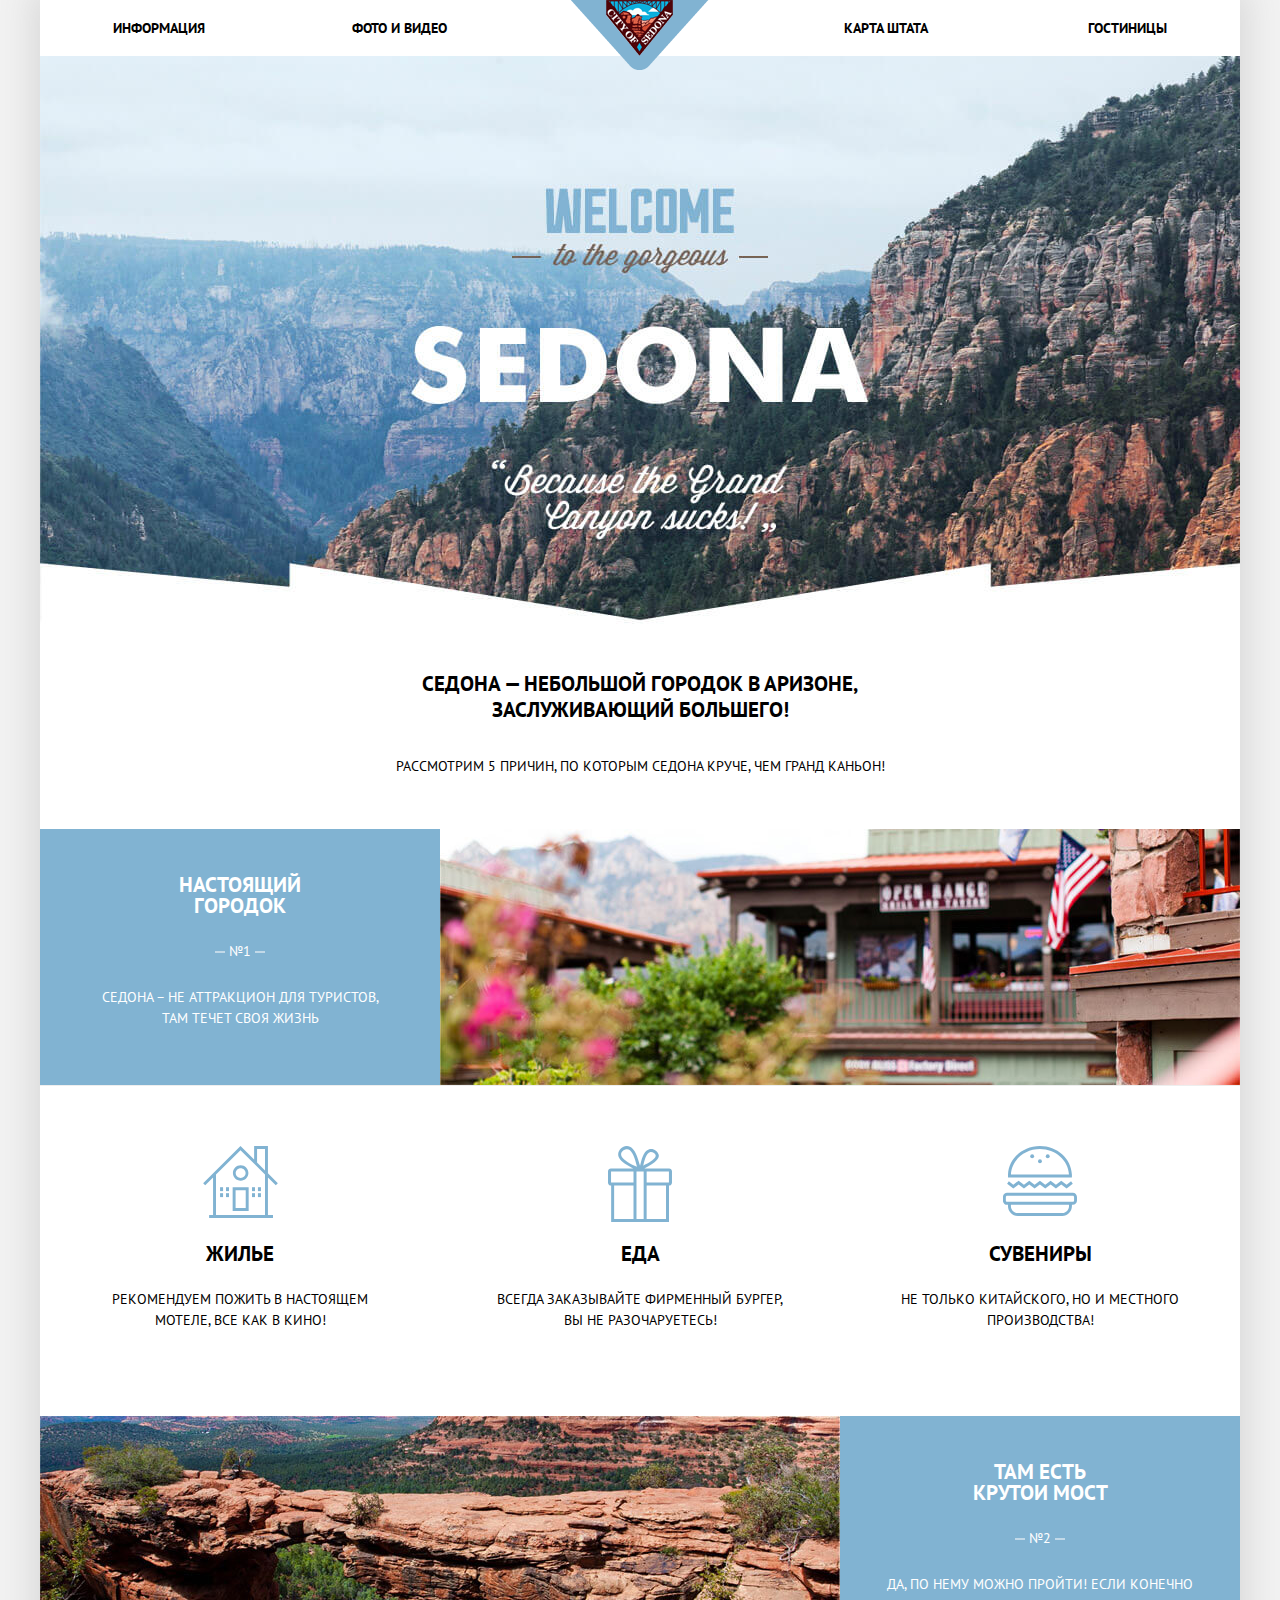
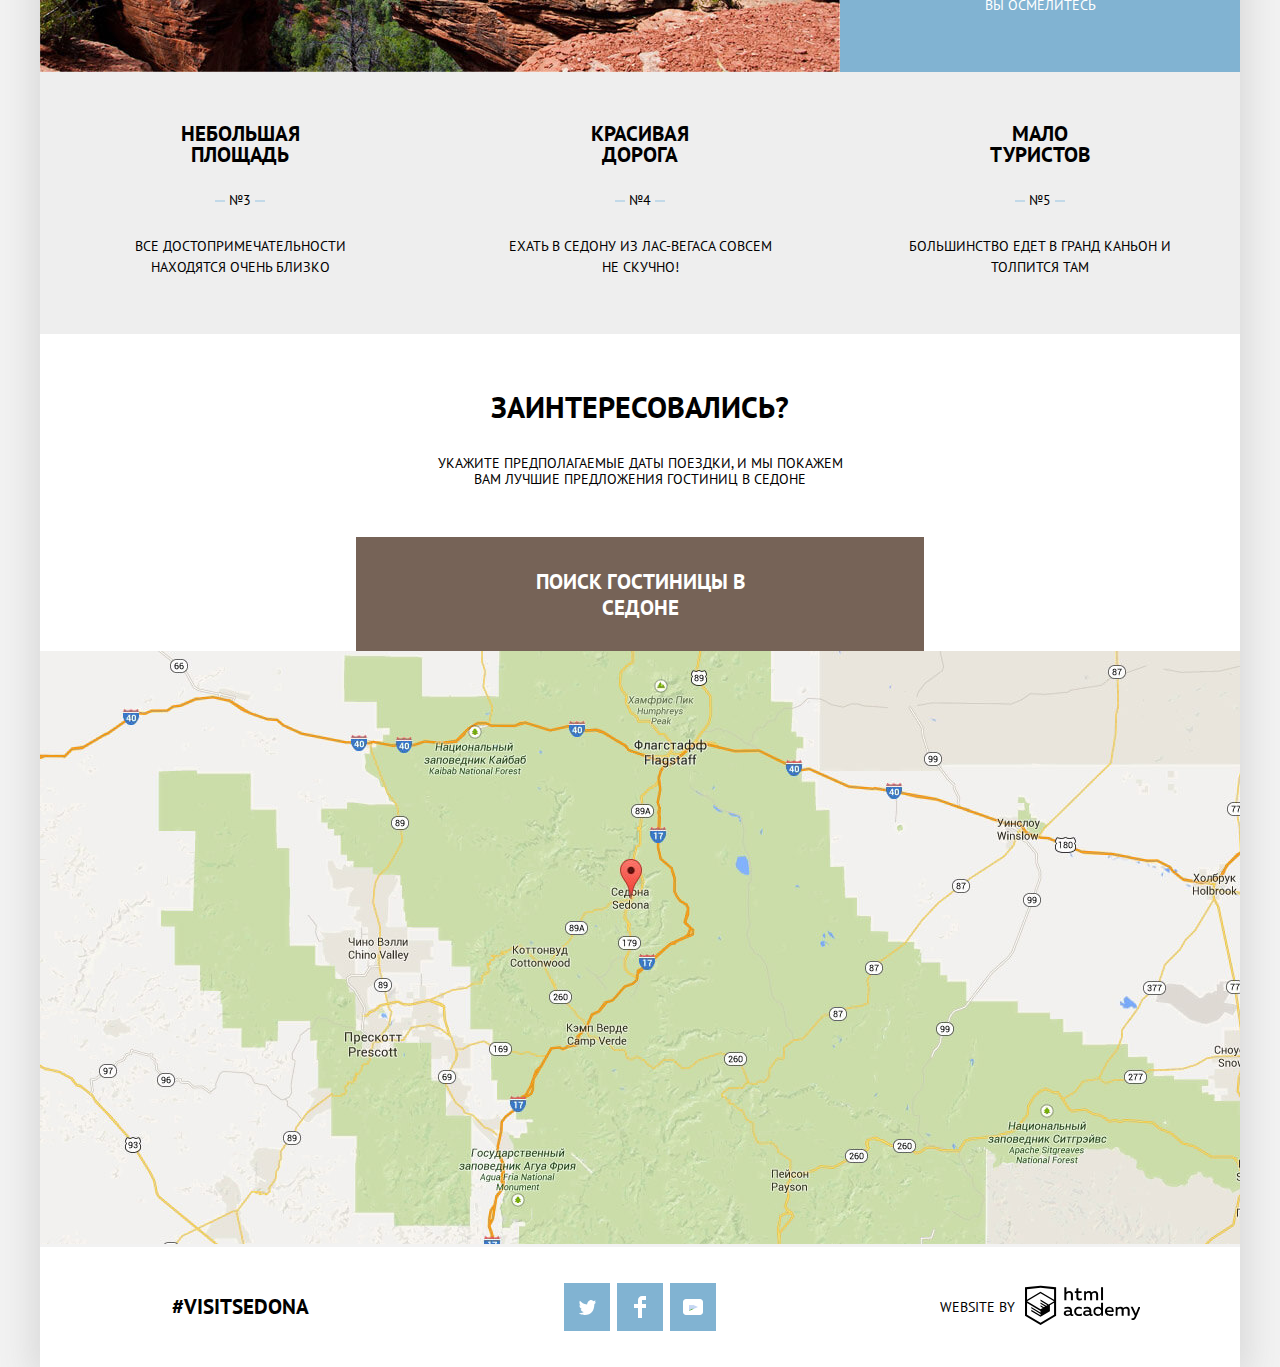
==== index.html @ c0143a95 "notes" ====
<!DOCTYPE html>
<html lang="ru">

<head>
    <title>SEDONA</title>
    <meta charset="utf-8">
    <link rel="stylesheet" href="css/normalize.css">
    <link rel="stylesheet" href="css/style.css">
    <link href="https://fonts.googleapis.com/css?family=PT+Sans:400,700&display=swap&subset=cyrillic" rel="stylesheet">
</head>

<body>
    <div class="container">
        <header class="main-header">
            <nav class="main-navigation">
                <a class="main-header-logo">
                    <img src="img/logo.png" width="138" height="70" alt="Логотип Седона">
                </a>
                <ul class="site-navigation">
                    <li><a href="info.html">Информация</a></li>
                    <li><a href="photo-and-video.html">Фото и видео</a></li>
                    <li><a href="map.html">Карта штата</a></li>
                    <li><a href="inner-page.html">Гостиницы</a></li>
                </ul>
            </nav>
        </header>
        <main class="index-main">
            <h1 class="visually-hidden">Sedona</h1>
            <section class="preview">
                <h2 class="visually-hidden">Превью</h2>
                <p>Седона — небольшой городок в Аризоне, <br> заслуживающий большего!</p>
                <p>Рассмотрим 5 причин, по которым Седона круче, чем гранд каньон!</p>
            </section>
            <section class="features">
                <h2 class="visually-hidden">Преимущества</h2>
                <ol class="features-list">
                    <li class="feature-item">
                        <div class="feature-item-wrapper">
                            <h3>Настоящий <br> городок</h3>
                            <span class="feature-item-number"> №1 </span>
                            <p>Седона – не аттракцион для туристов, <br> там течет своя жизнь</p>
                        </div>
                        <div class="feature-item-image">
                            <img src="img/real-city.jpg" width="800" height="256" alt="Фото города" class="city-photo">
                        </div>
                    </li>
                    <li class="feature-item">
                        <div class="feature-item-wrapper">
                            <h3>Там есть <br> крутои мост</h3>
                            <span class="feature-item-number">№2</span>
                            <p>Да, по нему можно пройти! Если конечно <br> вы осмелитесь</p>
                        </div>
                        <div class="feature-item-image">
                            <img src="img/bridge.jpg" width="800" height="256" alt="Фото моста" class="bridge-photo">
                        </div>
                    </li>
                    <li class="feature-item">
                        <h3>Небольшая <br> площадь</h3>
                        <span class="feature-item-number">№3</span>
                        <p>Все достопримечательности <br> находятся очень близко</p>
                    </li>
                    <li class="feature-item">
                        <h3>Красивая <br> дорога</h3>
                        <span class="feature-item-number">№4</span>
                        <p>Ехать в Седону из Лас-Вегаса совсем <br> не скучно!</p>
                    </li>
                    <li class="feature-item">
                        <h3>Мало <br> туристов</h3>
                        <span class="feature-item-number">№5</span>
                        <p>Большинство едет в гранд каньон и <br> толпится там</p>
                    </li>
                    <li class="feature-item">
                        <ul class="additional-features-list">
                            <li class="additional-feature-item">
                                <h3>Жилье</h3>
                                <p>Рекомендуем пожить в настоящем <br> мотеле, все как в кино!</p>
                            </li>
                            <li class="additional-feature-item">
                                <h3>Еда</h3>
                                <p>Всегда заказывайте фирменный бургер, <br> вы не разочаруетесь!</p>
                            </li>
                            <li class="additional-feature-item">
                                <h3>Сувениры</h3>
                                <p>Не только китайского, но и местного <br> производства!</p>
                            </li>
                        </ul>
                    </li>
                </ol>
            </section>
            <section class="appointment">
                <h2>Заинтересовались?</h2>
                <p class="appointment-info">Укажите предполагаемые даты поездки, и мы покажем вам лучшие предложения гостиниц в седоне</p>
                <button class="btn open-modal-popup">Поиск гостиницы в Седоне</button>
                <!--Здесь будет форма-->
            </section>
            <section class="map">
                <img src="img/map.jpg" width="1200" height="593" alt="State: Arizona, city: Sedona">
            </section>
        </main>
        <footer class="main-footer">
            <p class="footer-heshtag">
                <a href="#">#visitsedona</a>
            </p>
            <div class="footer-social">
                <ul>
                    <li>
                        <a class="social-button" href="#"><span class="visually-hidden">Twitter</span>
                            <svg version="1.1" id="Layer_1" xmlns="http://www.w3.org/2000/svg" xmlns:xlink="http://www.w3.org/1999/xlink" x="0px" y="0px"
                            width="17px" height="15px" viewBox="0 0 17 15" enable-background="new 0 0 17 15" xml:space="preserve">
                                <g id="W6EeEF_1_">
                                    <g>
                                        <path fill="#FFFFFF" d="M10.95,0.144c1.685-0.496,2.984,0.27,3.577,1.179c0.673-0.231,1.331-0.481,2.011-0.708
                                            c-0.004,0.861-0.522,1.513-0.857,1.768c0.685,0.17,1.304-0.491,1.304-0.491c-0.169,1-1.006,1.788-1.563,2.024
                                            c-0.231,6.75-3.175,11.217-10.077,11.082c-0.522,0,0.075,0-0.446,0c-0.41,0-4.164-0.46-4.898-1.887
                                            c2.271,0.196,3.893-0.422,4.693-1.177c-0.96-0.3-2.679-0.477-2.979-2.95C2.064,9.09,2.279,9.212,2.905,9.103
                                            C1.705,8.247,0.374,7.53,0.448,5.33c0.285,0.328,1.067,0.536,1.34,0.472c-0.703-0.241-1.97-3.36-0.894-4.952
                                            c1.818,1.854,3.735,3.606,7.152,3.773C8.254,2.33,9.183,0.793,10.95,0.144z"/>
                                    </g>
                                </g>
                            </svg>

                        </a>
                    </li>
                    <li>
                        <a class="social-button" href="#"><span class="visually-hidden">Facebook</span>
                            <svg version="1.1" id="Layer_2" xmlns="http://www.w3.org/2000/svg" xmlns:xlink="http://www.w3.org/1999/xlink" x="0px" y="0px"
                            width="12px" height="22px" viewBox="0 0 12 22" enable-background="new 0 0 12 22" xml:space="preserve">
                                <path fill="#FFFFFF" d="M12,4V0H8C5.791,0,4,1.791,4,4v4H0v4h4v10h4V12h4V8H8V4H12z"/>
                            </svg>
                        </a>
                    </li>
                    <li>
                        <a class="social-button" href="#"><span class="visually-hidden">Youtube</span>
                            <svg version="1.1" id="Layer_1" xmlns="http://www.w3.org/2000/svg" xmlns:xlink="http://www.w3.org/1999/xlink" x="0px" y="0px"
                            width="20px" height="16px" viewBox="0 0 20 16" enable-background="new 0 0 20 16" xml:space="preserve">
                                <image overflow="visible" enable-background="new    " width="20" height="16" xlink:href="youtube.png" >
                                </image>
                                <path fill="#FFFFFF" d="M17,0H3C1.35,0,0,1.35,0,3v10c0,1.65,1.35,3,3,3h14c1.65,0,3-1.35,3-3V3C20,1.35,18.65,0,17,0z
                                    M6.027,11.998V4.002L15.014,8L6.027,11.998z"/>
                            </svg>
                        </a>
                    </li>
                </ul>
            </div>
            <p class="footer-copyright">
                <span>Website by</span>
                <a href="https://htmlacademy.ru" class="html-logo"><span class="visually-hidden">html academy</span>
                    <svg id="Layer_1" data-name="Layer 1" xmlns="http://www.w3.org/2000/svg" width="115" height="41" viewBox="0 0 113 39">
                        <path d="M401.93,351.51a2.07,2.07,0,0,0,.58-0.11v1.4a3.41,3.41,0,0,1-1.24.22,1.75,1.75,0,0,1-1.75-1,5.08,5.08,0,0,1-3.3,1.13c-1.59,0-3.06-.87-3.06-2.68,0-2.24,2.08-2.93,3.9-2.93a11.63,11.63,0,0,1,2.28.26v-0.31c0-1.09-.8-1.86-2.3-1.86a7.79,7.79,0,0,0-3.15.67v-1.79a10.72,10.72,0,0,1,3.35-.58c2.48,0,4,1.18,4,3.83v3.14A0.57,0.57,0,0,0,401.93,351.51Zm-6.76-1.19a1.42,1.42,0,0,0,1.64,1.29,3.56,3.56,0,0,0,2.53-1V349.1a10.21,10.21,0,0,0-1.9-.22C396.34,348.89,395.17,349.23,395.17,350.33Z" transform="translate(-355.09 -323.29)" fill="#fff"/>
                        <path d="M408.15,343.91a5.29,5.29,0,0,1,2.7.67v1.79a4.28,4.28,0,0,0-2.42-.73,2.89,2.89,0,1,0,0,5.76,5.26,5.26,0,0,0,2.55-.67v1.8a6.58,6.58,0,0,1-2.9.6,4.42,4.42,0,0,1-4.72-4.54A4.54,4.54,0,0,1,408.15,343.91Z" transform="translate(-355.09 -323.29)" fill="#fff"/>
                        <path d="M420.93,351.51a2.07,2.07,0,0,0,.58-0.11v1.4a3.41,3.41,0,0,1-1.24.22,1.75,1.75,0,0,1-1.75-1,5.08,5.08,0,0,1-3.3,1.13c-1.59,0-3.06-.87-3.06-2.68,0-2.24,2.08-2.93,3.9-2.93a11.63,11.63,0,0,1,2.28.26v-0.31c0-1.09-.8-1.86-2.3-1.86a7.79,7.79,0,0,0-3.15.67v-1.79a10.72,10.72,0,0,1,3.35-.58c2.48,0,4,1.18,4,3.83v3.14A0.57,0.57,0,0,0,420.93,351.51Zm-6.76-1.19a1.42,1.42,0,0,0,1.64,1.29,3.56,3.56,0,0,0,2.53-1V349.1a10.21,10.21,0,0,0-1.9-.22C415.33,348.89,414.17,349.23,414.17,350.33Z" transform="translate(-355.09 -323.29)" fill="#fff"/>
                        <path d="M431.76,340.14V352.9H430v-1.39a4.07,4.07,0,0,1-3.35,1.62,4.62,4.62,0,0,1,0-9.22,4,4,0,0,1,3.15,1.37v-5.14h2ZM427,345.62a2.9,2.9,0,0,0,0,5.8,3,3,0,0,0,2.79-1.84v-2.13A3.06,3.06,0,0,0,427,345.62Z" transform="translate(-355.09 -323.29)" fill="#fff"/>
                        <path d="M438.08,343.91c3.48,0,4.68,2.81,4.12,5.34h-6.58c0.22,1.57,1.75,2.22,3.35,2.22a6.41,6.41,0,0,0,2.77-.62v1.68a7.5,7.5,0,0,1-3.14.6c-2.68,0-5-1.53-5-4.61A4.39,4.39,0,0,1,438.08,343.91Zm0.09,1.62a2.39,2.39,0,0,0-2.57,2.26h4.85A2.06,2.06,0,0,0,438.17,345.53Z" transform="translate(-355.09 -323.29)" fill="#fff"/>
                        <path d="M444.19,352.9v-8.75h1.73v1.09a4,4,0,0,1,2.92-1.33,3,3,0,0,1,2.73,1.4,4.33,4.33,0,0,1,3.06-1.4,3.21,3.21,0,0,1,3.32,3.52v5.47h-2v-5.41a1.67,1.67,0,0,0-1.73-1.84,2.94,2.94,0,0,0-2.17,1.18c0,0.2,0,.4,0,0.6v5.47h-2v-5.41a1.67,1.67,0,0,0-1.73-1.84,3.11,3.11,0,0,0-2.32,1.35v5.91h-2Z" transform="translate(-355.09 -323.29)" fill="#fff"/>
                        <path d="M466.56,344.15h2l-4.1,9.93c-0.95,2.28-2.19,3-3.52,3a5,5,0,0,1-1.15-.15v-1.66a3,3,0,0,0,.89.13c0.95,0,1.66-.67,2.17-2l0.18-.44-4.16-8.82H461l3,6.6Z" transform="translate(-355.09 -323.29)" fill="#fff"/>
                        <path d="M395.75,324.82v5a4,4,0,0,1,2.83-1.2,3.41,3.41,0,0,1,3.61,3.57v5.41h-2v-5.16a1.9,1.9,0,0,0-2-2.1,3.08,3.08,0,0,0-2.44,1.46v5.8h-2V324.82h2Z" transform="translate(-355.09 -323.29)" fill="#fff"/>
                        <path d="M407.52,325.71v3.12h3.17v1.71h-3.17v4c0,1.15.53,1.53,1.66,1.53a4.71,4.71,0,0,0,1.77-.35v1.68a7.14,7.14,0,0,1-2.35.38,2.68,2.68,0,0,1-3-2.88v-4.38H404v-1.71h1.57v-2.64Z" transform="translate(-355.09 -323.29)" fill="#fff"/>
                        <path d="M413.19,337.58v-8.75h1.73v1.09a4,4,0,0,1,2.92-1.33,3,3,0,0,1,2.73,1.4,4.33,4.33,0,0,1,3.06-1.4,3.21,3.21,0,0,1,3.32,3.52v5.47h-2v-5.41a1.67,1.67,0,0,0-1.73-1.84,2.94,2.94,0,0,0-2.17,1.18c0,0.2,0,.4,0,0.6v5.47h-2v-5.41a1.67,1.67,0,0,0-1.73-1.84,3.11,3.11,0,0,0-2.32,1.35v5.91h-2Z" transform="translate(-355.09 -323.29)" fill="#fff"/>
                        <rect x="74.72" y="1.52" width="1.95" height="12.76" fill="#fff"/>
                        <path d="M370.53,323.31l-0.16,0-15.28,1.6v28L370.37,362l15.28-9.09v-28Zm13.12,28.45-13.28,7.9-13.28-7.9V340.28l13.22,7.87,0,1.43-9.07-5.4v1.38l9.11,5.47,0,1.46-9.1-5.42v1.38l9.11,5.47h0l9.19-5.5v-1.39h0v-4.52l4.1-2.45v11.67Zm0-13.16L380,340.74h0l-1.68,1-8-4.76v1.38l6.84,4.07-0.06,0-0.15.09-1,.57-5.64-3.36v1.38l4.45,2.65-1.05.7,0,0-3.36-2v1.38l2.21,1.3-2.25,1.35-13.16-7.82,13.17-7.92h0Zm0-1.39-13.35-7.87h0l-13.2,7.86v-10.5l13.28-1.39,13.28,1.39v10.51Z" transform="translate(-355.09 -323.29)" fill="#fff"/></svg>
                </a>
            </p>
        </footer>
        <section class="modal-appointment">
            <form class="appointment-form" action="https://acho.htmlacademy.ru" method="POST">
                <p class="appoitment-item">
                    <label for="arrival-date">Дата заезда:</label>
                    <input type="text" name="arrival-date" id="arrival-date" value="24 апреля 2017">
                    <button class="btn-calendar" type="button"></button>
                </p>
                <p class="appoitment-item">
                    <label for="departure-date">Дата выезда:</label>
                    <input type="text" name="departure-date" id="departure-date" value="4 июля 2017">
                    <button class="btn-calendar" type="button"></button>
                </p>
                <p class="appoitment-item">
                    <label for="adults">Взрослые:</label>
                    <input type="text" name="adults" id="adults" value="2">
                    <button class="appoitment-btn btn-minus" type="button">-</button>
                    <button class="appoitment-btn btn-plus" type="button">+</button>
                </p>
                <p class="appoitment-item">
                    <label for="children">Дети:</label>
                    <input type="text" name="children" id="children" value="0">
                    <button class="appoitment-btn btn-minus" type="button">-</button>
                    <button class="appoitment-btn btn-plus" type="button">+</button>
                </p>
                <button class="btn modal-button" type="submit">Найти</button>
            </form>
        </section>
    </div>
</body>

</html
---- css/style.css ----
*,
*::before,
*::after {
    box-sizing: inherit;
}

html {
    box-sizing: border-box;
}

body {
    margin: 0;
    padding: 0;
    font-family: "PT Sans", Arial, sans-serif;
    font-size: 14px;
    font-weight: 700;
    color: #000000;
    text-transform: uppercase;
    background-color: #f2f2f2;
}

a {
    text-decoration: none;
}

img {
    width: 100%;
    height: auto;
}

.visually-hidden:not(:focus):not(:active),
input[type="checkbox"].visually-hidden {
    position: absolute;
    width: 1px;
    height: 1px;
    margin: -1px;
    border: 0;
    padding: 0;
    white-space: nowrap;
    clip-path: inset(100%);
    clip: rect(0 0 0 0);
    overflow: hidden;
}

.inner-page {
    line-height: 21px;
}

.container {
    width: 1200px;
    margin: 0 auto;
    box-shadow: 0 0 30px 10px #dbdbdb;
}

.main-header {
    background-color: #ffffff;
}

.main-navigation {
    position: relative;
    line-height: 26px;
}

.main-header-logo {
    position: absolute;
    left: 50%;
    top: 0;
    z-index: 1000;
    width: 138px;
    margin: 0;
    margin-left: -69px;
    line-height: 0;
}

.site-navigation {
    display: flex;
    flex-wrap: wrap;
    margin: 0;
    padding: 0;
    list-style: none;
}

.site-navigation li {
    min-width: 239px;
    margin: 0;
    padding: 0;
    padding-top: 15px;
    padding-bottom: 15px;
}

.site-navigation li:nth-of-type(1),
.site-navigation li:nth-of-type(2) {
    padding-left: 73px;
    text-align: left;
}

.site-navigation li:nth-of-type(3),
.site-navigation li:nth-of-type(4) {
    padding-right: 73px;
    text-align: right;
}

.site-navigation li:nth-of-type(3) {
    margin-left: 244px;
}

.site-navigation a {
    color: #000000;
}

.site-navigation a:hover,
.site-navigation a:focus {
    color: #81b3d2;
}

.site-navigation a:active {
    color: rgba(0, 0, 0, 0.3);
}

.preview {
    display: flex;
    flex-direction: column;
    min-height: 773px;
    margin: 0;
    padding: 0;
    font-size: 21px;
    line-height: 26px;
    text-align: center;
    background-image: url("../img/preview-background.jpg");
    background-position: 0 0;
    background-repeat: no-repeat;
}

.preview p:first-of-type {
    margin: 0;
    margin-top: auto;
    margin-bottom: 30px;
}

.preview p:nth-of-type(2) {
    margin: 0;
    margin-bottom: 50px;
    font-size: 14px;
    font-weight: 400;
}


/*Преимущества*/

.features-list,
.additional-features-list {
    display: flex;
    flex-wrap: wrap;
    margin: 0;
    padding: 0;
    list-style: none;
}

.additional-features-list {
    width: 1200px;
    min-height: 330px;
    margin-top: -5px;
    background-color: #ffffff;
}

.features-list {
    background-color: #eeeeee;
}

.features-list>li:nth-of-type(1) {
    order: -2;
}

.features-list>li:nth-of-type(6) {
    order: -1;
}

.features-list>.feature-item:nth-of-type(1),
.features-list>.feature-item:nth-of-type(2) {
    display: flex;
    flex-direction: row;
    width: 1200px;
}

.feature-item-wrapper {
    align-self: flex-start;
    width: 400px;
    min-height: 256px;
    color: #ffffff;
    background-color: #81b3d2;
}

.feature-item-image {
    width: 800px;
}

.features-list>li:nth-of-type(2) .feature-item-image {
    order: -1;
}

.feature-item:not(:nth-of-type(1)):not(:nth-of-type(2)):not(:nth-of-type(6)),
.additional-feature-item {
    width: 400px;
}

.feature-item:not(:nth-of-type(1)):not(:nth-of-type(2)):not(:nth-of-type(6)) {
    min-height: 256px;
}

.feature-item {
    margin: 0;
    padding: 0;
    text-align: center;
    line-height: 21px;
    font-weight: 400;
}

.feature-item h3 {
    margin: 0;
    margin-top: 45px;
    margin-bottom: 25px;
    padding: 0;
    font-size: 21px;
}

.feature-item-number {
    position: relative;
    display: inline-block;
    width: 50px;
    padding: 0;
    margin: 0;
    margin-bottom: 25px;
}

.feature-item-number::before {
    content: "";
    position: absolute;
    top: 10px;
    left: 0;
    width: 10px;
    border: 1px solid #c2d9e8;
}

.feature-item-number::after {
    content: "";
    position: absolute;
    top: 10px;
    right: 0;
    width: 10px;
    border: 1px solid #c2d9e8;
}

.feature-item p {
    padding: 0;
    margin: 0;
    margin-bottom: 40px;
}

.additional-feature-item {
    display: flex;
    flex-direction: column;
    padding-top: 150px;
}

.additional-feature-item h3 {
    margin-top: auto;
}

.additional-feature-item p {
    margin-bottom: 85px;
}

.additional-feature-item:first-of-type {
    background-image: url("../img/icon-1.svg");
    background-repeat: no-repeat;
    background-position: 50% 60px;
}

.additional-feature-item:nth-of-type(2) {
    background-image: url("../img/icon-2.svg");
    background-repeat: no-repeat;
    background-position: 50% 60px;
}

.additional-feature-item:last-of-type {
    background-image: url("../img/icon-3.svg");
    background-repeat: no-repeat;
    background-position: 50% 60px;
}

.appointment {
    display: flex;
    flex-direction: column;
    align-items: center;
    padding-top: 55px;
    font-weight: 400;
    background-color: #ffffff;
}

.appointment h2 {
    margin: 0;
    margin-bottom: 30px;
    font-size: 30px;
    line-height: 36px;
}

.appointment-info {
    margin: 0;
    width: 575px;
    padding: 0 72px 50px;
    text-align: center;
}

.btn {
    font: inherit;
    font-weight: 700;
    color: #ffffff;
    vertical-align: middle;
    text-transform: uppercase;
    border: none;
}

.open-modal-popup {
    width: 568px;
    margin: 0;
    padding: 32px 139px 30px;
    font-size: 21px;
    line-height: 26px;
    background-color: #766357;
}

.open-modal-popup:hover,
.open-modal-popup:focus {
    background-color: #604e43;
}

.open-modal-popup:active {
    background-color: #503e33;
    color: rgba(255, 255, 255, 0.3);
}

.map {
    width: 1200px;
}


/*форма на главной*/

.appointment-form {
    display: none;
    position: fixed;
    left: 50%;
    bottom: 10px;
    width: 568px;
    min-height: 395px;
    margin: 0;
    padding: 55px;
    line-height: 26px;
    background-color: #ffffff;
    box-shadow: 0 5px 15px -5px #3f4c52;
}

.appoitment-item {
    margin: 0;
    margin-bottom: 30px;
    padding: 0;
}

.appoitment-item:first-of-type label {
    margin: 0;
    padding: 0;
    margin-right: 18px;
}

.appoitment-item:nth-of-type(2) label {
    margin: 0;
    padding: 0;
    margin-right: 14px;
}

.modal-appointment input {
    margin: 0;
    padding: 0;
    font: inherit;
    text-transform: uppercase;
    background-color: #f2f2f2;
    border: none;
}

.appoitment-item:first-of-type input,
.appoitment-item:nth-of-type(2) input {
    width: 345px;
    margin: 0;
    padding-top: 8px;
    padding-bottom: 8px;
    padding-left: 12px;
    padding-right: 45px;
}

.appoitment-item:nth-of-type(3) {
    position: relative;
    display: inline-block;
    margin-right: 40px;
    margin-bottom: 55px;
}

.appoitment-item:nth-of-type(4) {
    position: relative;
    display: inline-block;
    margin-bottom: 55px;
}

.appoitment-item:nth-of-type(3) label {
    margin: 0;
    margin-right: 32px;
    padding: 0;
}

.appoitment-item:nth-of-type(4) label {
    margin: 0;
    margin-right: 25px;
    padding: 0;
}

.appoitment-item:nth-of-type(3) input,
.appoitment-item:nth-of-type(4) input {
    width: 120px;
    margin: 0;
    padding: 5px 40px;
    text-align: center;
}

.modal-appointment input:hover,
.modal-appointment input:focus {
    outline: none;
    background-color: #ebebeb;
}

.modal-appointment input:active {
    outline: none;
    background-color: #ffffff;
    border: 2px solid #e5e5e5;
}

.appoitment-btn {
    width: 40px;
    height: 35px;
    border: none;
    background-color: transparent;
    font: inherit;
    font-size: 18px;
    line-height: 10px;
    color: #a9a9a9;
}

.btn-minus {
    position: absolute;
    right: 80px;
    top: 0;
}

.btn-plus {
    position: absolute;
    right: 0px;
    top: 0;
    height: 37px;
}

.btn-minus:hover,
.btn-minus:focus,
.btn-plus:hover,
.btn-plus:focus {
    outline: none;
    color: #000000;
}

.btn-minus:active,
.btn-plus:active {
    outline: none;
    color: #81b3d2;
}

.modal-button {
    width: 458px;
    padding-top: 20px;
    padding-bottom: 20px;
    font-size: 21px;
    line-height: 26px;
    background-color: #81b3d2;
}

.modal-button:hover,
.modal-button:focus {
    background-color: #669ec0;
}

.modal-button:active {
    background-color: #5496bd;
    color: rgba(255, 255, 255, 0.3);
}


/*footer*/

.main-footer {
    display: flex;
    height: 120px;
    align-items: center;
    background-color: #ffffff;
}

.footer-heshtag,
.footer-social,
.footer-copyright {
    width: 400px;
    text-align: center;
}

.footer-heshtag a {
    color: #000000;
    font-size: 21px;
    line-height: 26px;
}

.footer-heshtag a:hover,
.footer-heshtag a:focus {
    color: #81b3d2;
}

.footer-heshtag a:active {
    color: rgba(0, 0, 0, 0.3);
}

.footer-social {
    padding: 0;
    padding-left: 124px;
}

.footer-social ul {
    display: flex;
    flex-wrap: wrap;
    justify-content: space-between;
    width: 152px;
    margin: 0;
    padding: 0;
    list-style: none;
}

.footer-social li {
    margin: 0;
    padding: 0;
}

.social-button {
    display: flex;
    justify-content: center;
    align-items: center;
    width: 46px;
    height: 48px;
    background-color: #81b3d2;
}

.social-button:hover,
.social-button:focus {
    background-color: #669ec0;
}

.social-button:active {
    background-color: #5496bd;
}

.social-button:active path {
    opacity: 0.3;
}

.footer-copyright {
    display: flex;
    justify-content: center;
    align-items: center;
    font-size: 14px;
    line-height: 26px;
    font-weight: 400;
}

.footer-copyright span {
    margin-right: 10px;
}

.html-logo {
    line-height: 15px;
}

.html-logo path,
.html-logo rect {
    fill: #000000;
}

.html-logo:hover path,
.html-logo:focus path,
.html-logo:hover rect,
.html-logo:focus rect {
    fill: #81b3d2;
}

.html-logo:active path,
.html-logo:active rect {
    fill: #bdbbbc;
}


/*Inner Page*/

.site-navigation-current a,
.site-navigation-current a:hover,
.site-navigation-current a:focus {
    color: #766357;
}

.filters {
    background-color: #3f4c52;
}

.filter {
    color: #ffffff;
}

.filter fieldset {
    border: none;
}

.filter legend {
    font-size: 16px;
}

.filter ul {
    list-style: none;
}

.filter-button {
    background-color: transparent;
    border: 2px solid #ffffff;
}

.filter-button:hover,
.filter-button:focus {
    outline: none;
    background-color: #ffffff;
    color: #000000;
}

.sort {
    font-size: 12px;
    line-height: 18px;
}

.seach-results {
    font-size: 21px;
    line-height: 26px;
}

.sort ul {
    list-style: none;
}

.sort-list-type-1 a,
.sort-list-type-2 a {
    color: rgba(0, 0, 0, 0.3);
}

.sort-list-type-1-current a,
.sort-list-type-2-current a {
    color: #81b3d2;
}

.sort-list-type-1 a:hover,
.sort-list-type-1 a:focus {
    color: #81b3d2;
}

.sort-list-type-1 a:active,
.sort-list-type-1 a:active {
    color: #000000;
}

.sort-list-type-2 a:hover,
.sort-list-type-2 a:focus {
    color: #000000;
}

.sort-list-type-2 a:active,
.sort-list-type-2 a:active {
    color: #81b3d2;
}

.catalog-item-info h3 {
    font-size: 21px;
    line-height: 26px;
}

.catalog-item-info a {
    color: #000000;
    text-decoration: none;
}

.catalog-item-info a:hover,
.catalog-item-info a:focus {
    color: #81b3d2;
}

.catalog-item-info a:active {
    color: rgba(0, 0, 0, 0.3);
}

.catalog ul {
    list-style: none;
}

.catalog-item-info .catalog-category,
.catalog-item-info .catalog-item-price {
    font-weight: 400;
}

.catalog-item-image {
    width: 135px;
    line-height: 0;
}

.catalog-item-box-buttons .more-details {
    color: #ffffff;
    background-color: #81b3d2;
}

.more-details:hover,
.more-details:focus {
    background-color: #669ec0;
}

.more-details:active {
    background-color: #5496bd;
    color: rgba(255, 255, 255, 0.3)
}

.catalog-item-box-buttons .armor {
    color: #ffffff;
    background-color: #766357;
}

.armor:hover,
.armor:focus {
    background-color: #604e43;
}

.armor:active {
    background-color: #503e33;
    color: rgba(255, 255, 255, 0.3)
}

.catalog-item-rating {
    font-weight: 400;
    color: #666666;
    background-color: #f2f2f2;
}

;
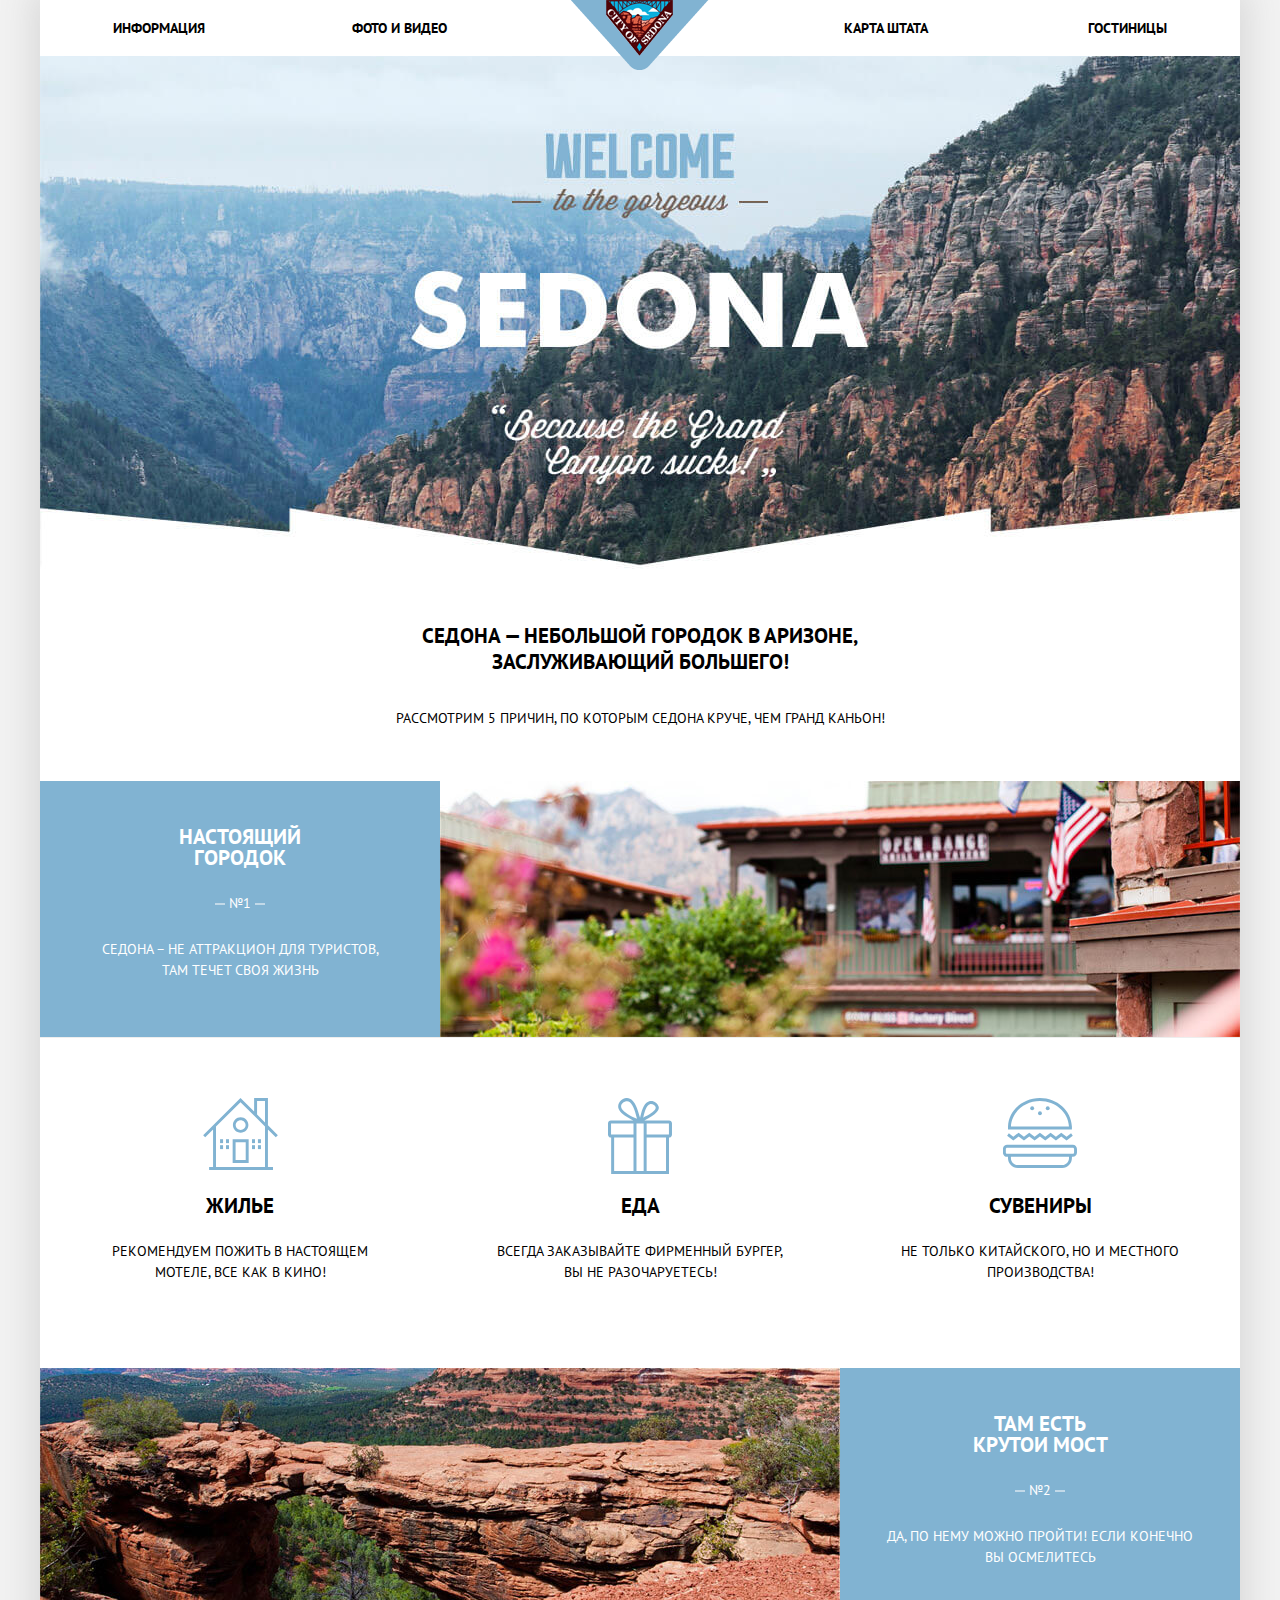
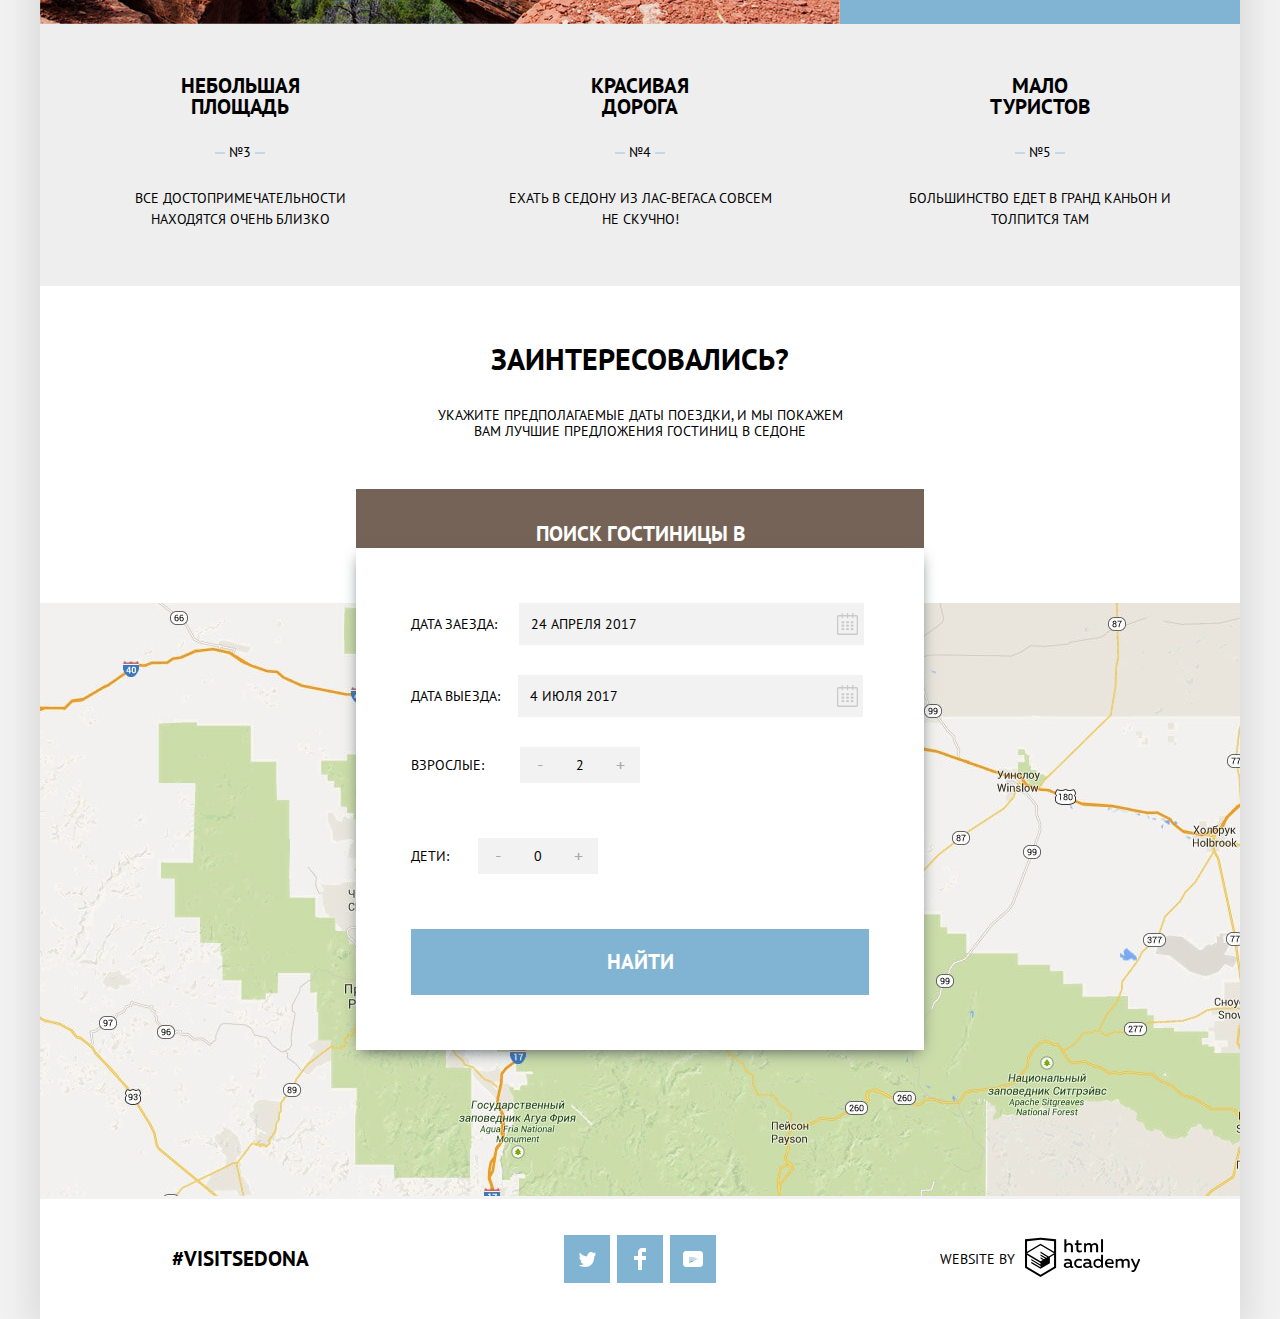
==== commit b540ed1b: "Стилизация" ====
--- a/index.html
+++ b/index.html
@@ -91,7 +91,75 @@
                 <h2>Заинтересовались?</h2>
                 <p class="appointment-info">Укажите предполагаемые даты поездки, и мы покажем вам лучшие предложения гостиниц в седоне</p>
                 <button class="btn open-modal-popup">Поиск гостиницы в Седоне</button>
-                <!--Здесь будет форма-->
+                <form class="appointment-form" action="https://acho.htmlacademy.ru" method="POST">
+                    <p class="appoitment-item">
+                        <label for="arrival-date">Дата заезда:</label>
+                        <input type="text" name="arrival-date" id="arrival-date" value="24 апреля 2017">
+                        <button class="btn-calendar" type="button">
+                            <svg version="1.1" id="Layer_1" xmlns="http://www.w3.org/2000/svg" xmlns:xlink="http://www.w3.org/1999/xlink" x="0px" y="0px"
+                            width="21px" height="22px" viewBox="0 0 21 22" enable-background="new 0 0 21 22" xml:space="preserve">
+                                <g id="calendar_1_">
+                                    <path d="M19.251,2.025h-2.845V0.648c0-0.381-0.294-0.689-0.656-0.689c-0.363,0-0.656,0.308-0.656,0.689v1.377h-3.938V0.648
+                                        c0-0.381-0.294-0.689-0.655-0.689c-0.363,0-0.657,0.308-0.657,0.689v1.377H5.906V0.648c0-0.381-0.294-0.689-0.656-0.689
+                                        c-0.363,0-0.657,0.308-0.657,0.689v1.377H1.75C0.784,2.025,0,2.847,0,3.862v16.302C0,21.179,0.784,22,1.75,22h17.501
+                                        C20.217,22,21,21.179,21,20.164V3.862C21,2.847,20.217,2.025,19.251,2.025z M19.688,20.164c0,0.253-0.195,0.459-0.437,0.459H1.75
+                                        c-0.241,0-0.438-0.206-0.438-0.459V3.862c0-0.253,0.196-0.459,0.438-0.459h2.844v1.378c0,0.381,0.294,0.689,0.657,0.689
+                                        c0.362,0,0.656-0.308,0.656-0.689V3.403h3.938v1.378c0,0.381,0.294,0.689,0.657,0.689c0.361,0,0.655-0.308,0.655-0.689V3.403h3.938
+                                        v1.378c0,0.381,0.293,0.689,0.656,0.689c0.362,0,0.656-0.308,0.656-0.689V3.403h2.845c0.241,0,0.437,0.206,0.437,0.459V20.164z"/>
+                                    <rect x="4.594" y="8.225" width="2.625" height="2.066"/>
+                                    <rect x="4.594" y="11.668" width="2.625" height="2.067"/>
+                                    <rect x="4.594" y="15.112" width="2.625" height="2.066"/>
+                                    <rect x="9.188" y="15.112" width="2.625" height="2.066"/>
+                                    <rect x="9.188" y="11.668" width="2.625" height="2.067"/>
+                                    <rect x="9.188" y="8.225" width="2.625" height="2.066"/>
+                                    <rect x="13.781" y="15.112" width="2.625" height="2.066"/>
+                                    <rect x="13.781" y="11.668" width="2.625" height="2.067"/>
+                                    <rect x="13.781" y="8.225" width="2.625" height="2.066"/>
+                                </g>
+                            </svg>
+                        </button>
+                    </p>
+                    <p class="appoitment-item">
+                        <label for="departure-date">Дата выезда:</label>
+                        <input type="text" name="departure-date" id="departure-date" value="4 июля 2017">
+                        <button class="btn-calendar" type="button">
+                            <svg version="1.1" id="Layer_1" xmlns="http://www.w3.org/2000/svg" xmlns:xlink="http://www.w3.org/1999/xlink" x="0px" y="0px"
+                            width="21px" height="22px" viewBox="0 0 21 22" enable-background="new 0 0 21 22" xml:space="preserve">
+                                <g id="calendar_1_">
+                                    <path d="M19.251,2.025h-2.845V0.648c0-0.381-0.294-0.689-0.656-0.689c-0.363,0-0.656,0.308-0.656,0.689v1.377h-3.938V0.648
+                                        c0-0.381-0.294-0.689-0.655-0.689c-0.363,0-0.657,0.308-0.657,0.689v1.377H5.906V0.648c0-0.381-0.294-0.689-0.656-0.689
+                                        c-0.363,0-0.657,0.308-0.657,0.689v1.377H1.75C0.784,2.025,0,2.847,0,3.862v16.302C0,21.179,0.784,22,1.75,22h17.501
+                                        C20.217,22,21,21.179,21,20.164V3.862C21,2.847,20.217,2.025,19.251,2.025z M19.688,20.164c0,0.253-0.195,0.459-0.437,0.459H1.75
+                                        c-0.241,0-0.438-0.206-0.438-0.459V3.862c0-0.253,0.196-0.459,0.438-0.459h2.844v1.378c0,0.381,0.294,0.689,0.657,0.689
+                                        c0.362,0,0.656-0.308,0.656-0.689V3.403h3.938v1.378c0,0.381,0.294,0.689,0.657,0.689c0.361,0,0.655-0.308,0.655-0.689V3.403h3.938
+                                        v1.378c0,0.381,0.293,0.689,0.656,0.689c0.362,0,0.656-0.308,0.656-0.689V3.403h2.845c0.241,0,0.437,0.206,0.437,0.459V20.164z"/>
+                                    <rect x="4.594" y="8.225" width="2.625" height="2.066"/>
+                                    <rect x="4.594" y="11.668" width="2.625" height="2.067"/>
+                                    <rect x="4.594" y="15.112" width="2.625" height="2.066"/>
+                                    <rect x="9.188" y="15.112" width="2.625" height="2.066"/>
+                                    <rect x="9.188" y="11.668" width="2.625" height="2.067"/>
+                                    <rect x="9.188" y="8.225" width="2.625" height="2.066"/>
+                                    <rect x="13.781" y="15.112" width="2.625" height="2.066"/>
+                                    <rect x="13.781" y="11.668" width="2.625" height="2.067"/>
+                                    <rect x="13.781" y="8.225" width="2.625" height="2.066"/>
+                                </g>
+                            </svg>
+                        </button>
+                    </p>
+                    <p class="appoitment-item">
+                        <label for="adults">Взрослые:</label>
+                        <input type="text" name="adults" id="adults" value="2">
+                        <button class="appoitment-btn btn-minus" type="button">-</button>
+                        <button class="appoitment-btn btn-plus" type="button">+</button>
+                    </p>
+                    <p class="appoitment-item">
+                        <label for="children">Дети:</label>
+                        <input type="text" name="children" id="children" value="0">
+                        <button class="appoitment-btn btn-minus" type="button">-</button>
+                        <button class="appoitment-btn btn-plus" type="button">+</button>
+                    </p>
+                    <button class="btn modal-button" type="submit">Найти</button>
+                </form>
             </section>
             <section class="map">
                 <img src="img/map.jpg" width="1200" height="593" alt="State: Arizona, city: Sedona">
@@ -161,33 +229,6 @@
                 </a>
             </p>
         </footer>
-        <section class="modal-appointment">
-            <form class="appointment-form" action="https://acho.htmlacademy.ru" method="POST">
-                <p class="appoitment-item">
-                    <label for="arrival-date">Дата заезда:</label>
-                    <input type="text" name="arrival-date" id="arrival-date" value="24 апреля 2017">
-                    <button class="btn-calendar" type="button"></button>
-                </p>
-                <p class="appoitment-item">
-                    <label for="departure-date">Дата выезда:</label>
-                    <input type="text" name="departure-date" id="departure-date" value="4 июля 2017">
-                    <button class="btn-calendar" type="button"></button>
-                </p>
-                <p class="appoitment-item">
-                    <label for="adults">Взрослые:</label>
-                    <input type="text" name="adults" id="adults" value="2">
-                    <button class="appoitment-btn btn-minus" type="button">-</button>
-                    <button class="appoitment-btn btn-plus" type="button">+</button>
-                </p>
-                <p class="appoitment-item">
-                    <label for="children">Дети:</label>
-                    <input type="text" name="children" id="children" value="0">
-                    <button class="appoitment-btn btn-minus" type="button">-</button>
-                    <button class="appoitment-btn btn-plus" type="button">+</button>
-                </p>
-                <button class="btn modal-button" type="submit">Найти</button>
-            </form>
-        </section>
     </div>
 </body>
 
--- a/css/style.css
+++ b/css/style.css
@@ -26,6 +26,10 @@
 img {
     width: 100%;
     height: auto;
+}
+
+button {
+    cursor: pointer;
 }
 
 .visually-hidden:not(:focus):not(:active),
@@ -120,14 +124,16 @@
 .preview {
     display: flex;
     flex-direction: column;
-    min-height: 773px;
-    margin: 0;
-    padding: 0;
+    min-height: 725px;
+    margin: 0;
+    padding: 0;
+    padding-top: 550px;
     font-size: 21px;
     line-height: 26px;
     text-align: center;
+    background-color: #ffffff;
     background-image: url("../img/preview-background.jpg");
-    background-position: 0 0;
+    background-position: 0 -55px;
     background-repeat: no-repeat;
 }
 
@@ -289,6 +295,7 @@
 }
 
 .appointment {
+    position: relative;
     display: flex;
     flex-direction: column;
     align-items: center;
@@ -347,13 +354,14 @@
 /*форма на главной*/
 
 .appointment-form {
-    display: none;
-    position: fixed;
+    /* display: none; */
+    position: absolute;
     left: 50%;
-    bottom: 10px;
+    bottom: -141%;
     width: 568px;
     min-height: 395px;
     margin: 0;
+    margin-left: -284px;
     padding: 55px;
     line-height: 26px;
     background-color: #ffffff;
@@ -378,7 +386,7 @@
     margin-right: 14px;
 }
 
-.modal-appointment input {
+.appoitment-item input {
     margin: 0;
     padding: 0;
     font: inherit;
@@ -389,6 +397,7 @@
 
 .appoitment-item:first-of-type input,
 .appoitment-item:nth-of-type(2) input {
+    position: relative;
     width: 345px;
     margin: 0;
     padding-top: 8px;
@@ -397,15 +406,39 @@
     padding-right: 45px;
 }
 
+.appoitment-item {
+    position: relative;
+}
+
+.btn-calendar {
+    position: absolute;
+    right: 5px;
+    top: 50%;
+    margin-top: -12px;
+    border: none;
+    background-color: transparent;
+    fill: #cacaca;
+}
+
+.btn-calendar:hover path,
+.btn-calendar:focus path,
+.btn-calendar:hover rect,
+.btn-calendar:focus rect {
+    fill: black;
+}
+
+.btn-calendar:active path,
+.btn-calendar:active rect {
+    fill: #81b3d2;
+}
+
 .appoitment-item:nth-of-type(3) {
-    position: relative;
     display: inline-block;
     margin-right: 40px;
     margin-bottom: 55px;
 }
 
 .appoitment-item:nth-of-type(4) {
-    position: relative;
     display: inline-block;
     margin-bottom: 55px;
 }
@@ -430,13 +463,13 @@
     text-align: center;
 }
 
-.modal-appointment input:hover,
-.modal-appointment input:focus {
+.appoitment-item input:hover,
+.appoitment-item input:focus {
     outline: none;
     background-color: #ebebeb;
 }
 
-.modal-appointment input:active {
+.appoitment-item input:active {
     outline: none;
     background-color: #ffffff;
     border: 2px solid #e5e5e5;
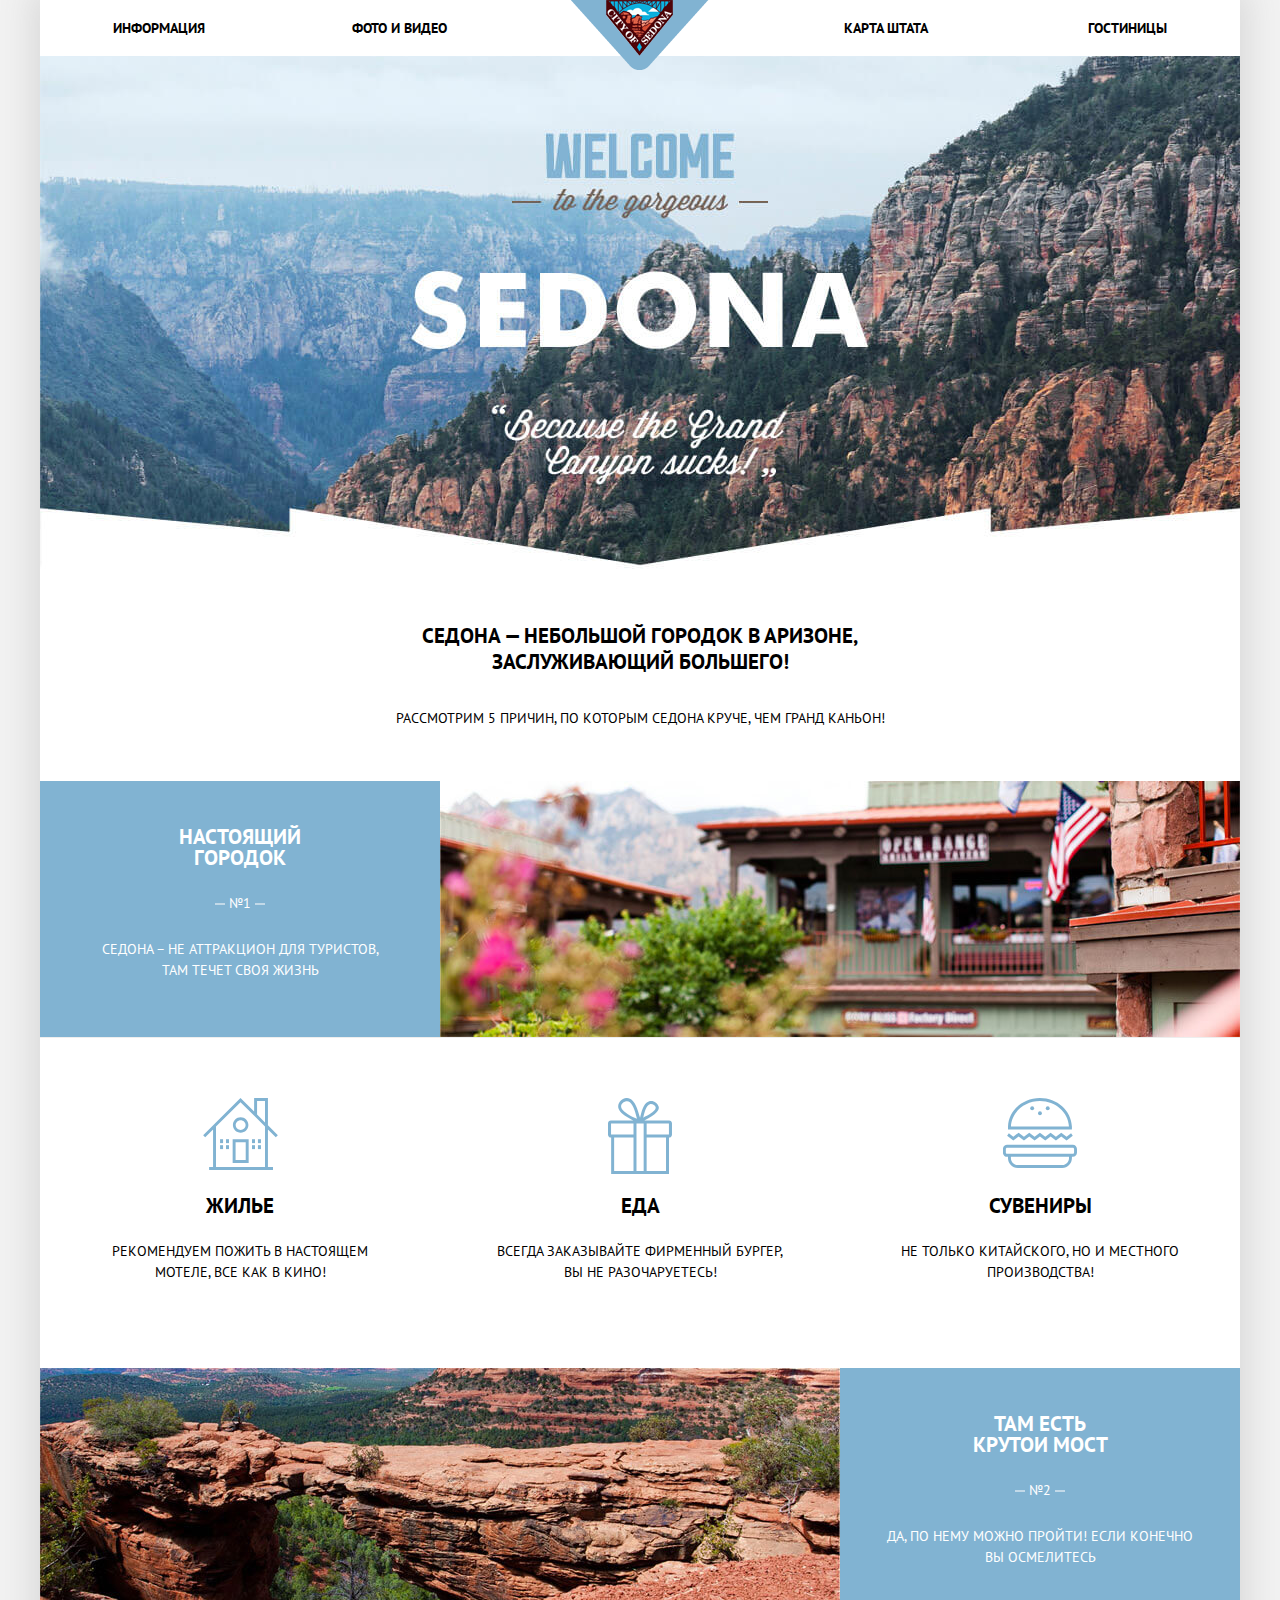
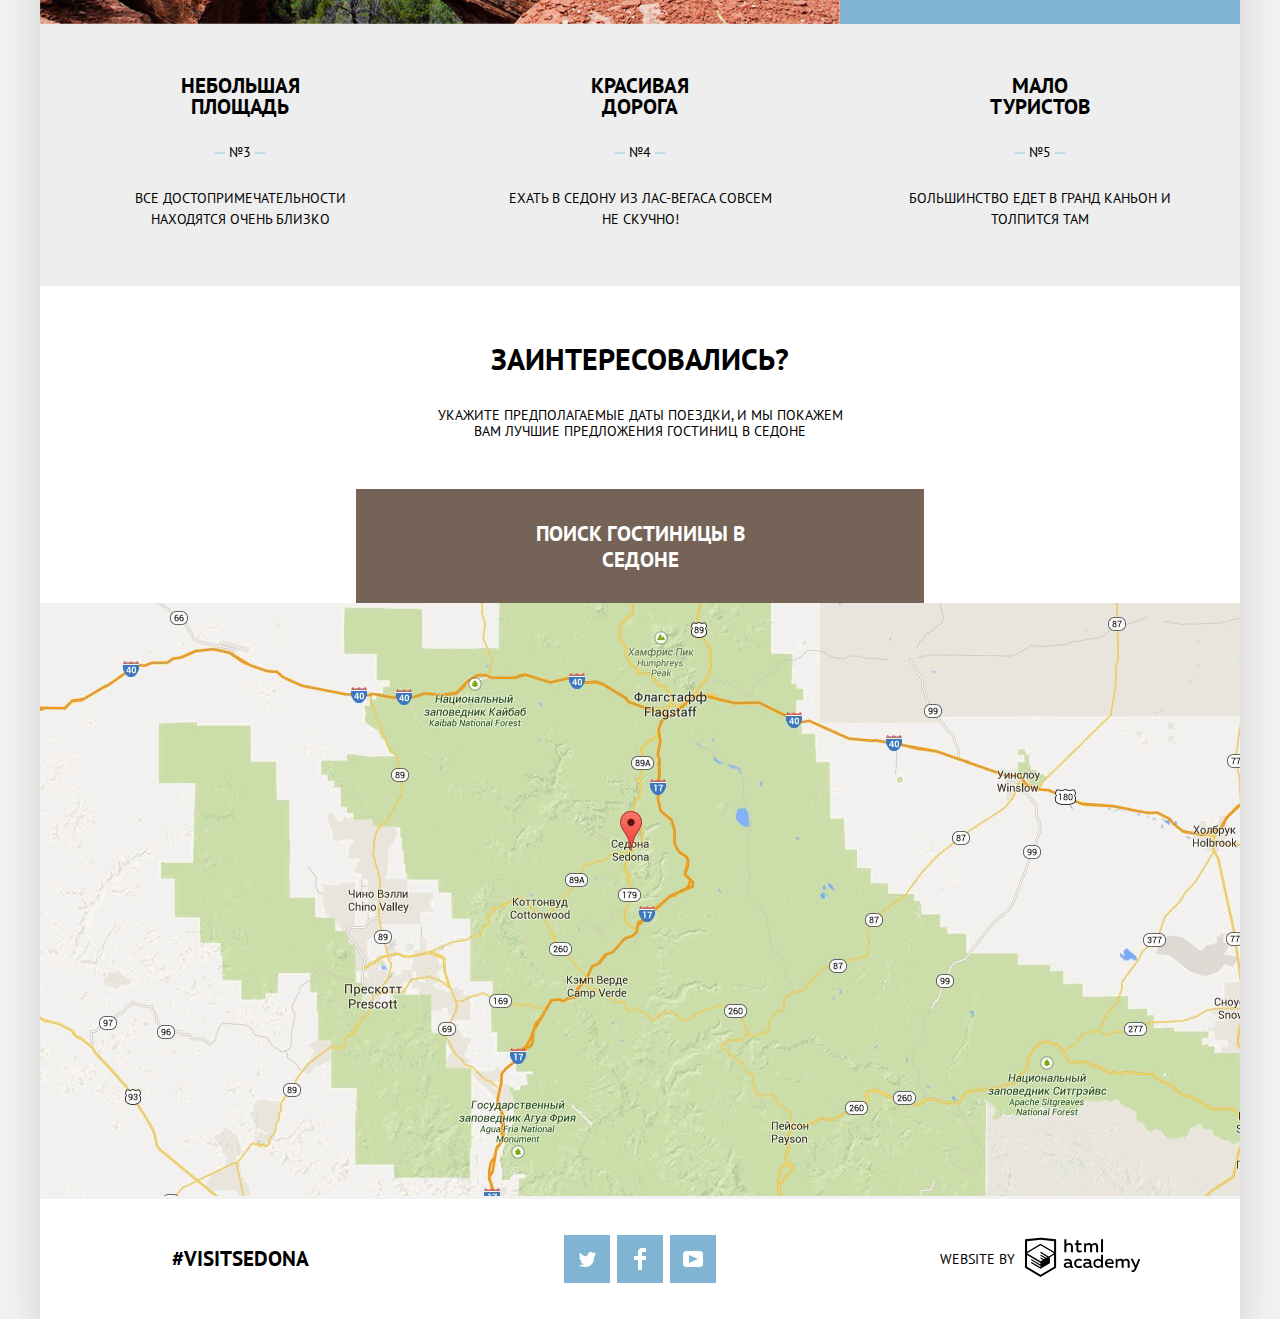
==== commit f7e0d0e4: "анимация и js" ====
--- a/index.html
+++ b/index.html
@@ -19,7 +19,7 @@
                 <ul class="site-navigation">
                     <li><a href="info.html">Информация</a></li>
                     <li><a href="photo-and-video.html">Фото и видео</a></li>
-                    <li><a href="map.html">Карта штата</a></li>
+                    <li><a href="#map">Карта штата</a></li>
                     <li><a href="inner-page.html">Гостиницы</a></li>
                 </ul>
             </nav>
@@ -91,10 +91,10 @@
                 <h2>Заинтересовались?</h2>
                 <p class="appointment-info">Укажите предполагаемые даты поездки, и мы покажем вам лучшие предложения гостиниц в седоне</p>
                 <button class="btn open-modal-popup">Поиск гостиницы в Седоне</button>
-                <form class="appointment-form" action="https://acho.htmlacademy.ru" method="POST">
+                <form class="appointment-form" action="https://echo.htmlacademy.ru" method="POST">
                     <p class="appoitment-item">
                         <label for="arrival-date">Дата заезда:</label>
-                        <input type="text" name="arrival-date" id="arrival-date" value="24 апреля 2017">
+                        <input type="text" name="arrival-date" id="arrival-date" placeholder="24 апреля 2017" required>
                         <button class="btn-calendar" type="button">
                             <svg version="1.1" id="Layer_1" xmlns="http://www.w3.org/2000/svg" xmlns:xlink="http://www.w3.org/1999/xlink" x="0px" y="0px"
                             width="21px" height="22px" viewBox="0 0 21 22" enable-background="new 0 0 21 22" xml:space="preserve">
@@ -121,7 +121,7 @@
                     </p>
                     <p class="appoitment-item">
                         <label for="departure-date">Дата выезда:</label>
-                        <input type="text" name="departure-date" id="departure-date" value="4 июля 2017">
+                        <input type="text" name="departure-date" id="departure-date" placeholder="4 июля 2017" required>
                         <button class="btn-calendar" type="button">
                             <svg version="1.1" id="Layer_1" xmlns="http://www.w3.org/2000/svg" xmlns:xlink="http://www.w3.org/1999/xlink" x="0px" y="0px"
                             width="21px" height="22px" viewBox="0 0 21 22" enable-background="new 0 0 21 22" xml:space="preserve">
@@ -161,7 +161,7 @@
                     <button class="btn modal-button" type="submit">Найти</button>
                 </form>
             </section>
-            <section class="map">
+            <section id="map" class="map">
                 <img src="img/map.jpg" width="1200" height="593" alt="State: Arizona, city: Sedona">
             </section>
         </main>
@@ -201,8 +201,6 @@
                         <a class="social-button" href="#"><span class="visually-hidden">Youtube</span>
                             <svg version="1.1" id="Layer_1" xmlns="http://www.w3.org/2000/svg" xmlns:xlink="http://www.w3.org/1999/xlink" x="0px" y="0px"
                             width="20px" height="16px" viewBox="0 0 20 16" enable-background="new 0 0 20 16" xml:space="preserve">
-                                <image overflow="visible" enable-background="new    " width="20" height="16" xlink:href="youtube.png" >
-                                </image>
                                 <path fill="#FFFFFF" d="M17,0H3C1.35,0,0,1.35,0,3v10c0,1.65,1.35,3,3,3h14c1.65,0,3-1.35,3-3V3C20,1.35,18.65,0,17,0z
                                     M6.027,11.998V4.002L15.014,8L6.027,11.998z"/>
                             </svg>
@@ -230,6 +228,22 @@
             </p>
         </footer>
     </div>
+    <script>
+        const openModal = document.querySelector(".open-modal-popup");
+        const form = document.querySelector(".appointment-form");
+        const arrivalDate = form.querySelector("[name=arrival-date]")
+        openModal.addEventListener("click", function(evt) {
+            evt.preventDefault();
+            form.classList.toggle("modal-show");
+            arrivalDate.focus();
+        });
+        window.addEventListener("keydown", function(evt) {
+            if ((evt.keyCode === 27) && (form.classList.contains("modal-show"))) {
+                evt.preventDefault();
+                form.classList.remove("modal-show")
+            }
+        })
+    </script>
 </body>
 
 </html--- a/css/style.css
+++ b/css/style.css
@@ -1,3 +1,18 @@
+@keyframes bounce {
+    0% {
+        transform: translateY(2000px);
+    }
+    70% {
+        transform: translateY(-30px);
+    }
+    90% {
+        transform: translateY(10px);
+    }
+    100% {
+        transform: translateY(0px);
+    }
+}
+
 *,
 *::before,
 *::after {
@@ -24,7 +39,7 @@
 }
 
 img {
-    width: 100%;
+    max-width: 100%;
     height: auto;
 }
 
@@ -48,6 +63,7 @@
 
 .inner-page {
     line-height: 21px;
+    background-color: #ffffff;
 }
 
 .container {
@@ -354,7 +370,7 @@
 /*форма на главной*/
 
 .appointment-form {
-    /* display: none; */
+    display: none;
     position: absolute;
     left: 50%;
     bottom: -141%;
@@ -465,12 +481,10 @@
 
 .appoitment-item input:hover,
 .appoitment-item input:focus {
-    outline: none;
     background-color: #ebebeb;
 }
 
 .appoitment-item input:active {
-    outline: none;
     background-color: #ffffff;
     border: 2px solid #e5e5e5;
 }
@@ -503,13 +517,11 @@
 .btn-minus:focus,
 .btn-plus:hover,
 .btn-plus:focus {
-    outline: none;
     color: #000000;
 }
 
 .btn-minus:active,
 .btn-plus:active {
-    outline: none;
     color: #81b3d2;
 }
 
@@ -643,65 +655,362 @@
 
 /*Inner Page*/
 
-.site-navigation-current a,
-.site-navigation-current a:hover,
-.site-navigation-current a:focus {
+.site-navigation-current a:not([href]) {
     color: #766357;
 }
 
 .filters {
+    padding-top: 30px;
+    padding-bottom: 30px;
     background-color: #3f4c52;
+    background-image: url("../img/filter-background.jpg");
+    background-position: 50% -55px;
+    background-repeat: no-repeat;
 }
 
 .filter {
+    position: relative;
+    display: flex;
+    margin: 0;
+    padding: 0;
     color: #ffffff;
 }
 
 .filter fieldset {
+    margin: 0;
+    padding: 0;
     border: none;
 }
 
 .filter legend {
+    margin: 0;
+    padding: 0;
     font-size: 16px;
 }
 
 .filter ul {
+    margin: 0;
+    padding: 0;
     list-style: none;
 }
 
+.filter .filter-infrastructure,
+.filter .filter-type-housing {
+    width: 310px;
+}
+
+.filter .filter-infrastructure {
+    padding-left: 73px;
+}
+
+.filter .filter-type-housing {
+    padding-left: 10px;
+}
+
+.filter-infrastructure legend,
+.filter-type-housing legend {
+    margin-bottom: 25px;
+}
+
+.filter-infrastructure li:not(:last-of-type),
+.filter-type-housing li:not(:last-of-type) {
+    margin-bottom: 25px;
+}
+
+.filter-infrastructure label,
+.filter-type-housing label {
+    position: relative;
+    padding-left: 40px;
+    cursor: pointer;
+}
+
+.filter-infrastructure label::before,
+.filter-type-housing label::before {
+    content: "";
+    position: absolute;
+    left: 0;
+    top: -2px;
+    width: 23px;
+    height: 23px;
+    border: 2px solid white;
+    border-radius: 3px;
+}
+
+.filter-infrastructure input[type="checkbox"]:focus~label::before,
+.filter-type-housing input[type="checkbox"]:focus~label::before {
+    outline: thin dotted;
+    outline: 10px auto;
+    outline-color: #81b3d2;
+    outline-offset: 8px;
+}
+
+.filter-infrastructure input[type="checkbox"]:checked~label::before,
+.filter-type-housing input[type="checkbox"]:checked~label::before {
+    width: 27px;
+    border: none;
+    background: url("../img/checkbox-on.svg") no-repeat 0 0;
+}
+
+.filter-infrastructure input[type="checkbox"]:disabled:checked~label::before,
+.filter-type-housing input[type="checkbox"]:disabled:checked~label::before {
+    width: 27px;
+    border: none;
+    background: url("../img/checkbox-disabled.svg") no-repeat 0 0;
+}
+
+.filter-infrastructure input[type="checkbox"]:disabled:not(:checked)~label::before,
+.filter-type-housing input[type="checkbox"]:disabled:not(:checked)~label::before {
+    border: 2px solid #6a6a6a;
+}
+
+.filter .price-per-day {
+    margin-left: auto;
+    margin-right: 73px;
+}
+
+.price-per-day legend {
+    margin-bottom: 10px;
+}
+
+.price-per-day .box {
+    position: relative;
+    width: 315px;
+    margin-bottom: 22px;
+    border: 2px solid #ffffff;
+    border-radius: 3px;
+}
+
+.price-per-day .box::before {
+    content: "";
+    position: absolute;
+    left: 50%;
+    top: 13px;
+    margin-left: -10px;
+    width: 20px;
+    border: 1px solid #ffffff;
+    transform: rotate(90deg);
+}
+
+.price-per-day .price-from {
+    position: absolute;
+    left: 62px;
+    top: 1px;
+    font-size: 14px;
+    line-height: 21px;
+    cursor: pointer;
+}
+
+.price-per-day .price-to {
+    position: absolute;
+    left: 207px;
+    top: 1px;
+    font-size: 14px;
+    line-height: 21px;
+    cursor: pointer;
+}
+
+.price-per-day input[type="text"] {
+    width: 65px;
+    border: none;
+    padding-bottom: 5px;
+    font: inherit;
+    color: #ffffff;
+    text-transform: uppercase;
+    background-color: transparent;
+}
+
+.price-per-day input[name="price-per-day-from"] {
+    margin-left: 85px;
+}
+
+.price-per-day input[name="price-per-day-to"] {
+    margin-left: 80px;
+}
+
+.range {
+    position: relative;
+    left: 2px;
+    width: 313px;
+    border: 1px solid gray;
+    border-radius: 10px;
+}
+
+.range::before {
+    content: "";
+    position: absolute;
+    top: -1px;
+    z-index: 10;
+    width: 245px;
+    border: 1px solid white;
+    border-radius: 10px;
+}
+
+.begin-flag,
+.end-flag {
+    position: absolute;
+    top: -10px;
+    z-index: 100;
+    display: inline-block;
+    width: 20px;
+    height: 20px;
+    border: 1px solid white;
+    border-radius: 50%;
+    background-color: white;
+    box-shadow: 0 3px 1px -1px gray;
+    cursor: pointer;
+    transition-duration: 0.1s;
+    transition-property: transform;
+    transform: scale(1);
+}
+
+.begin-flag:hover,
+.begin-flag:focus,
+.end-flag:hover,
+.end-flag:focus {
+    transform: scale(1.1);
+}
+
+.begin-flag {
+    left: -2px;
+}
+
+.end-flag {
+    right: 45px;
+}
+
+.begin-flag::before,
+.end-flag::before {
+    content: "";
+    position: absolute;
+    top: 7px;
+    left: 7px;
+    z-index: 1000;
+    display: inline-block;
+    width: 4px;
+    height: 4px;
+    border-radius: 50%;
+    border: 1px solid gray;
+    background-color: gray;
+}
+
 .filter-button {
+    position: absolute;
+    bottom: 0;
+    right: 170px;
+    width: 133px;
+    min-height: 32px;
     background-color: transparent;
     border: 2px solid #ffffff;
 }
 
 .filter-button:hover,
 .filter-button:focus {
-    outline: none;
     background-color: #ffffff;
     color: #000000;
 }
 
-.sort {
+.seach-results-and-sort {
+    display: flex;
+    min-height: 85px;
+    align-items: center;
+    margin-left: 73px;
+    margin-right: 73px;
     font-size: 12px;
     line-height: 18px;
 }
 
 .seach-results {
+    margin: 0;
+    margin-right: 50px;
     font-size: 21px;
     line-height: 26px;
 }
 
-.sort ul {
+.sort-title {
+    margin-right: 40px;
+}
+
+.seach-results-and-sort ul {
+    display: flex;
+    margin: 0;
+    padding: 0;
     list-style: none;
 }
 
-.sort-list-type-1 a,
-.sort-list-type-2 a {
+.sort-item:not(:last-of-type) {
+    margin-right: 33px;
+}
+
+.seach-results-and-sort .sort-list-type-2 {
+    margin-left: auto;
+}
+
+.sort-list-type-1 a {
     color: rgba(0, 0, 0, 0.3);
 }
 
-.sort-list-type-1-current a,
-.sort-list-type-2-current a {
+.sort-list-type-2 .sort-acending,
+.sort-list-type-2 .sort-descending {
+    position: relative;
+    display: inline-block;
+}
+
+.acending::before {
+    content: "";
+    position: absolute;
+    top: -10px;
+    width: 0;
+    height: 0;
+    border: 11px solid #cacaca;
+    border-top-width: 0;
+    border-right-width: 6px;
+    border-left-width: 6px;
+    border-left-color: transparent;
+    border-right-color: transparent;
+}
+
+.sort-acending:hover .acending::before,
+.sort-acending:focus .acending::before {
+    border-bottom-color: #000000;
+}
+
+.sort-acending:active .acending::before {
+    border-bottom-color: #81b3d2;
+}
+
+.sort-list-type-2-current .acending::before {
+    border-top-color: #81b3d2;
+}
+
+.descending::before {
+    content: "";
+    position: absolute;
+    right: 0;
+    top: -10px;
+    width: 0;
+    height: 0;
+    border: 11px solid #cacaca;
+    border-bottom-width: 0;
+    border-right-width: 6px;
+    border-left-width: 6px;
+    border-left-color: transparent;
+    border-right-color: transparent;
+}
+
+.sort-descending:hover .descending::before,
+.sort-descending:focus .descending::before {
+    border-top-color: #000000;
+}
+
+.sort-descending:active .descending::before {
+    border-top-color: #81b3d2;
+}
+
+.sort-list-type-2-current .descending::before {
+    border-top-color: #81b3d2;
+}
+
+.sort-list-type-1-current a {
     color: #81b3d2;
 }
 
@@ -715,19 +1024,37 @@
     color: #000000;
 }
 
-.sort-list-type-2 a:hover,
-.sort-list-type-2 a:focus {
-    color: #000000;
-}
-
-.sort-list-type-2 a:active,
-.sort-list-type-2 a:active {
-    color: #81b3d2;
+.catalog {
+    border-top: 1px solid #e5e5e5;
+    border-bottom: 1px solid #e5e5e5;
+}
+
+.catalog-item {
+    padding: 30px 73px;
+}
+
+.catalog-item:not(:last-of-type) {
+    border-bottom: 1px solid #e5e5e5;
+}
+
+.catalog-item .catalog-item-box {
+    display: flex;
+    width: 1050px;
+    margin: 0;
+    padding: 0;
+}
+
+.catalog-item-info {
+    display: flex;
+    flex-direction: column;
+    justify-content: space-between;
 }
 
 .catalog-item-info h3 {
+    margin: 0;
+    padding: 0;
     font-size: 21px;
-    line-height: 26px;
+    line-height: 14px;
 }
 
 .catalog-item-info a {
@@ -745,20 +1072,50 @@
 }
 
 .catalog ul {
+    margin: 0;
+    padding: 0;
     list-style: none;
 }
 
-.catalog-item-info .catalog-category,
-.catalog-item-info .catalog-item-price {
+.price-and-category {
+    margin: 0;
+    padding: 0;
+}
+
+.price-and-category .catalog-category,
+.price-and-category .catalog-item-price {
     font-weight: 400;
 }
 
+.price-and-category .catalog-category {
+    margin-right: 35px;
+}
+
+.catalog-item:nth-of-type(2) .catalog-category {
+    margin-right: 60px;
+}
+
 .catalog-item-image {
+    margin: 0;
+    margin-right: 30px;
+    padding: 0;
     width: 135px;
     line-height: 0;
+    order: -1;
+}
+
+.catalog-item-box-buttons {
+    margin: 0;
+    padding: 0;
+}
+
+.catalog-item-box-buttons .button {
+    display: inline-block;
+    padding: 4px 15px;
 }
 
 .catalog-item-box-buttons .more-details {
+    margin-right: 6px;
     color: #ffffff;
     background-color: #81b3d2;
 }
@@ -778,20 +1135,54 @@
     background-color: #766357;
 }
 
-.armor:hover,
-.armor:focus {
+.catalog-item-box-buttons .armor:hover,
+.catalog-item-box-buttons .armor:focus {
     background-color: #604e43;
-}
-
-.armor:active {
+    color: white;
+}
+
+.catalog-item-box-buttons .armor:active {
     background-color: #503e33;
     color: rgba(255, 255, 255, 0.3)
 }
 
 .catalog-item-rating {
+    position: relative;
+    align-self: flex-end;
+    width: 110px;
+    margin: 0;
+    margin-left: auto;
+    padding: 0;
     font-weight: 400;
     color: #666666;
+    text-align: center;
     background-color: #f2f2f2;
 }
 
-;+.catalog-item-rating::before {
+    content: "";
+    position: absolute;
+    top: -70px;
+    right: 0;
+    display: block;
+    height: 17px;
+    background: url("../img/star.svg") repeat-x 0 0;
+}
+
+.catalog-item:first-of-type .catalog-item-rating::before {
+    width: 90px;
+}
+
+.catalog-item:nth-of-type(2) .catalog-item-rating::before {
+    width: 54px;
+}
+
+.catalog-item:last-of-type .catalog-item-rating::before {
+    width: 36px;
+}
+
+.modal-show {
+    display: block;
+    animation-name: bounce;
+    animation-duration: 0.6s;
+}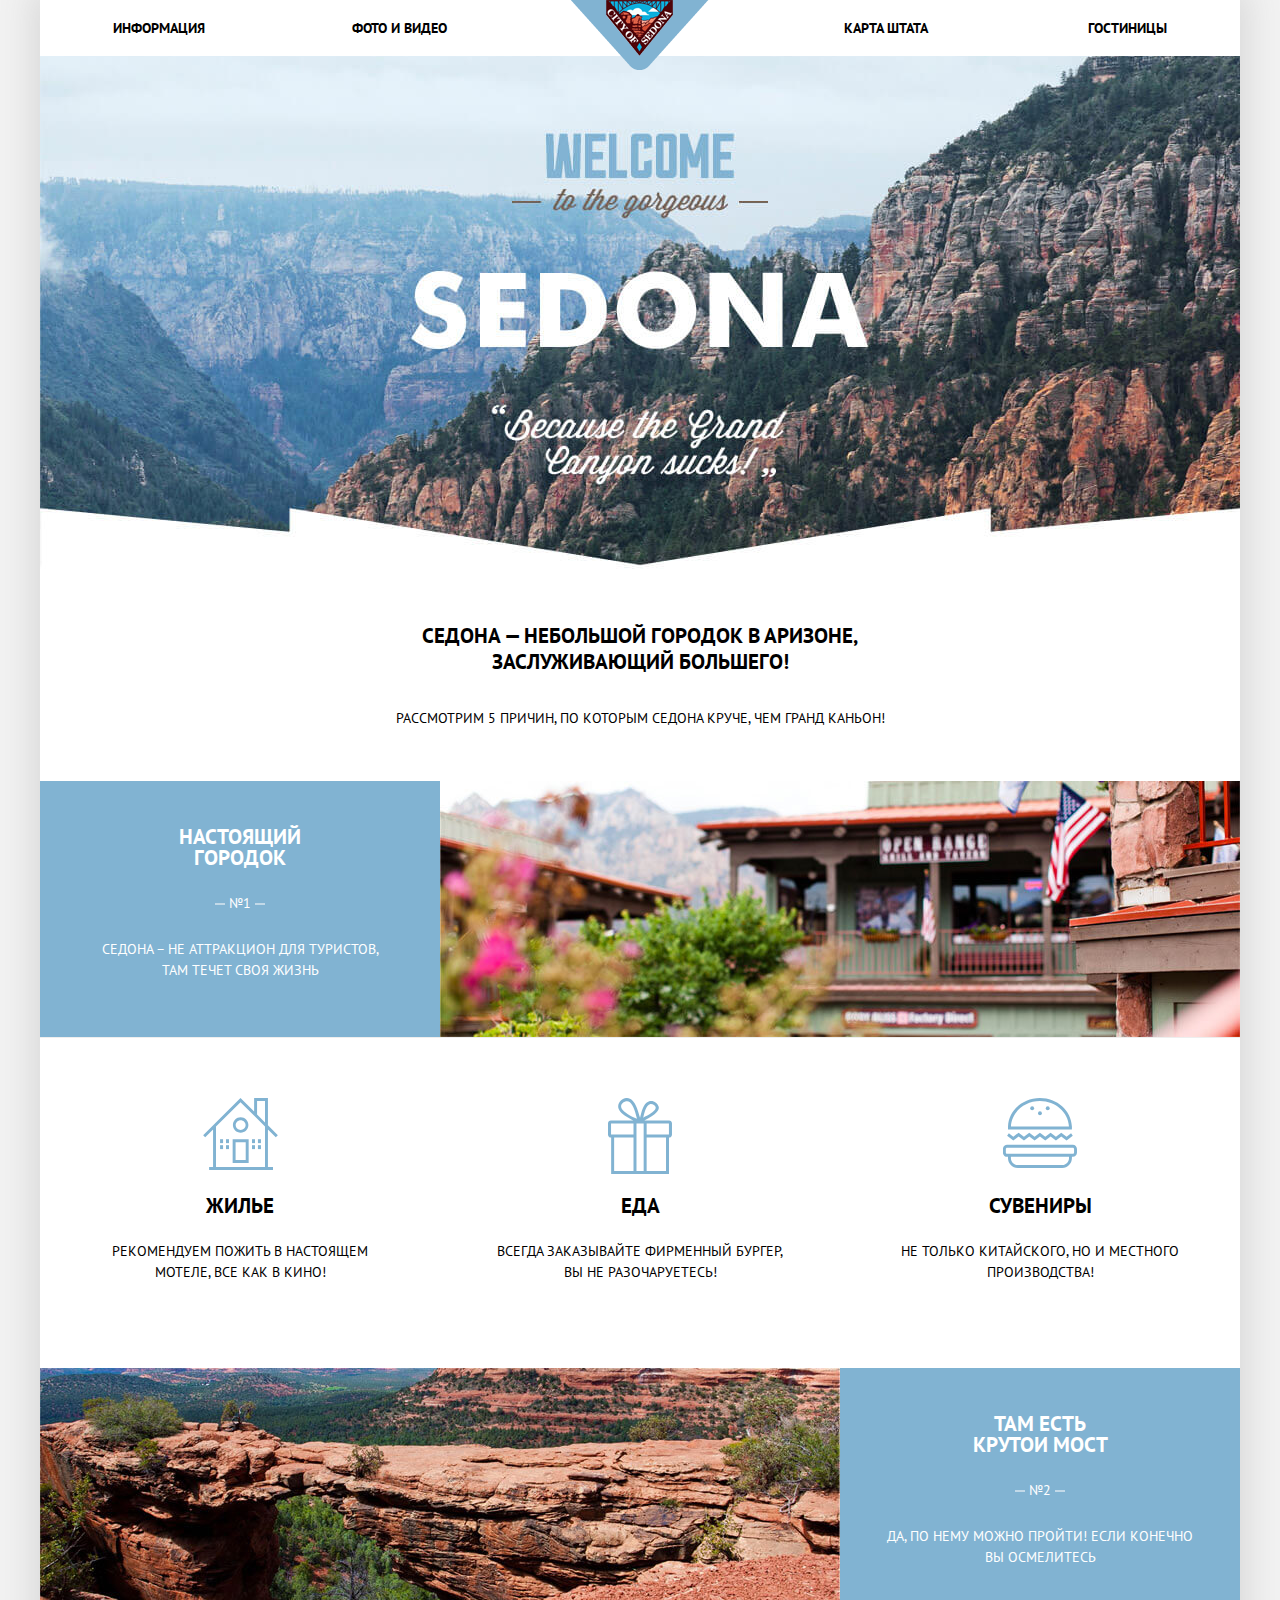
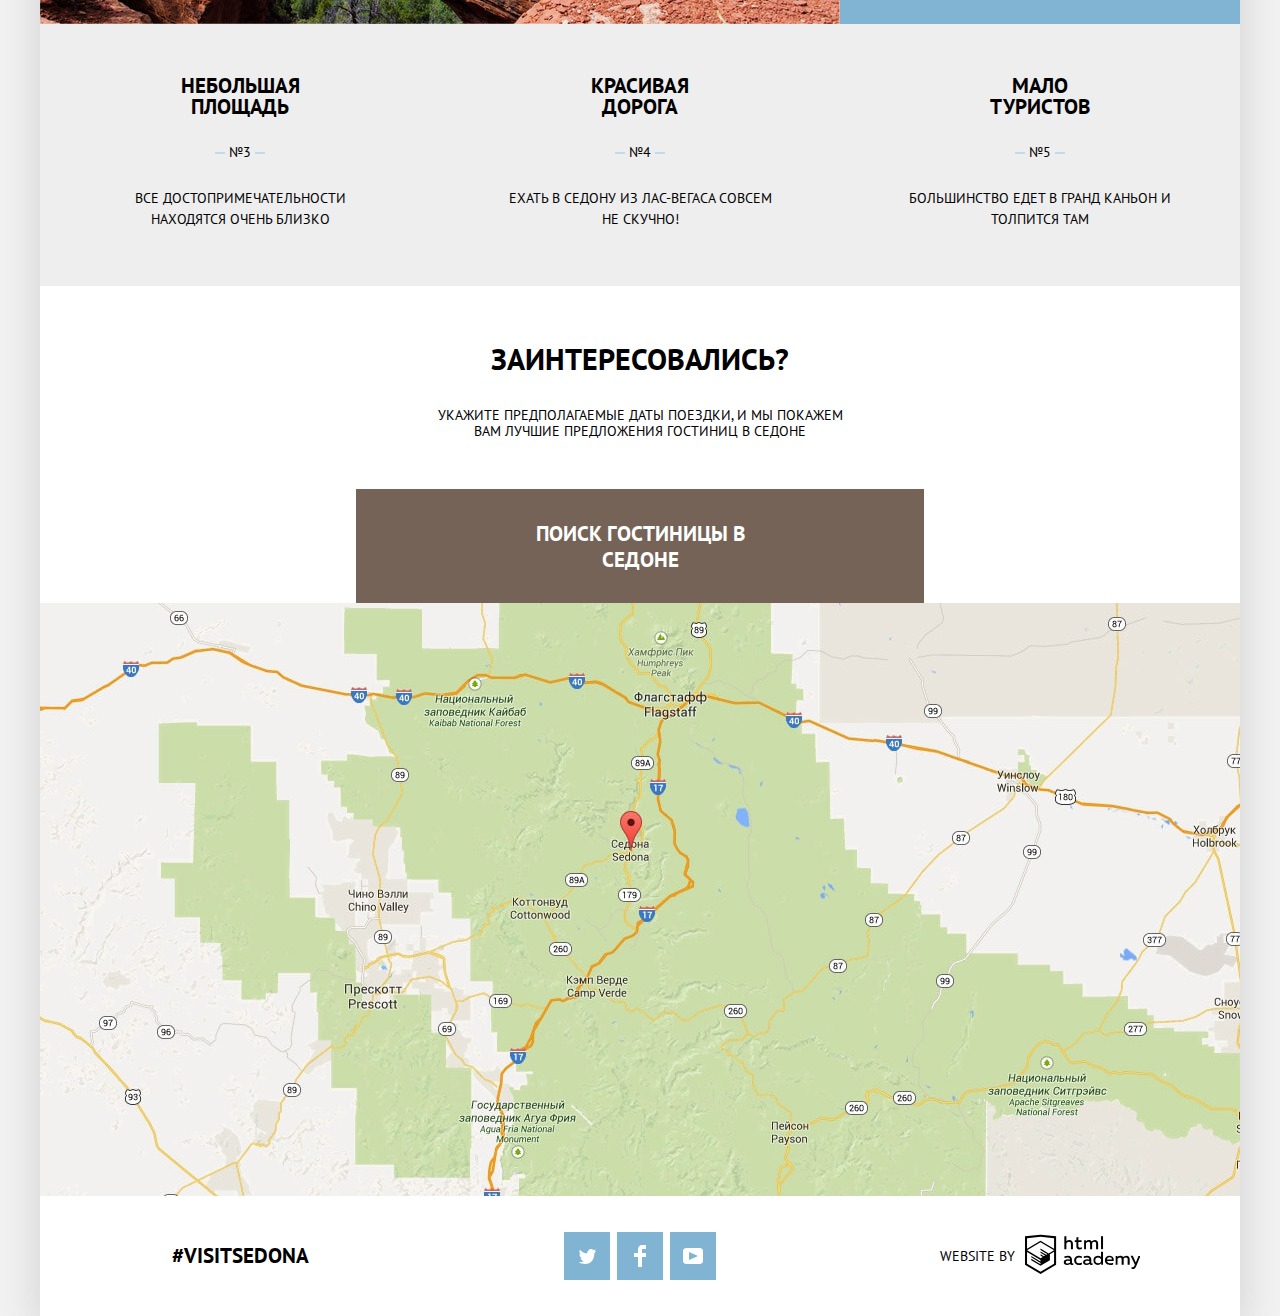
==== commit 5dbcf037: "FINISH" ====
--- a/index.html
+++ b/index.html
@@ -19,7 +19,7 @@
                 <ul class="site-navigation">
                     <li><a href="info.html">Информация</a></li>
                     <li><a href="photo-and-video.html">Фото и видео</a></li>
-                    <li><a href="#map">Карта штата</a></li>
+                    <li><a class="js-link-map" href="#map">Карта штата</a></li>
                     <li><a href="inner-page.html">Гостиницы</a></li>
                 </ul>
             </nav>
@@ -91,77 +91,11 @@
                 <h2>Заинтересовались?</h2>
                 <p class="appointment-info">Укажите предполагаемые даты поездки, и мы покажем вам лучшие предложения гостиниц в седоне</p>
                 <button class="btn open-modal-popup">Поиск гостиницы в Седоне</button>
-                <form class="appointment-form" action="https://echo.htmlacademy.ru" method="POST">
-                    <p class="appoitment-item">
-                        <label for="arrival-date">Дата заезда:</label>
-                        <input type="text" name="arrival-date" id="arrival-date" placeholder="24 апреля 2017" required>
-                        <button class="btn-calendar" type="button">
-                            <svg version="1.1" id="Layer_1" xmlns="http://www.w3.org/2000/svg" xmlns:xlink="http://www.w3.org/1999/xlink" x="0px" y="0px"
-                            width="21px" height="22px" viewBox="0 0 21 22" enable-background="new 0 0 21 22" xml:space="preserve">
-                                <g id="calendar_1_">
-                                    <path d="M19.251,2.025h-2.845V0.648c0-0.381-0.294-0.689-0.656-0.689c-0.363,0-0.656,0.308-0.656,0.689v1.377h-3.938V0.648
-                                        c0-0.381-0.294-0.689-0.655-0.689c-0.363,0-0.657,0.308-0.657,0.689v1.377H5.906V0.648c0-0.381-0.294-0.689-0.656-0.689
-                                        c-0.363,0-0.657,0.308-0.657,0.689v1.377H1.75C0.784,2.025,0,2.847,0,3.862v16.302C0,21.179,0.784,22,1.75,22h17.501
-                                        C20.217,22,21,21.179,21,20.164V3.862C21,2.847,20.217,2.025,19.251,2.025z M19.688,20.164c0,0.253-0.195,0.459-0.437,0.459H1.75
-                                        c-0.241,0-0.438-0.206-0.438-0.459V3.862c0-0.253,0.196-0.459,0.438-0.459h2.844v1.378c0,0.381,0.294,0.689,0.657,0.689
-                                        c0.362,0,0.656-0.308,0.656-0.689V3.403h3.938v1.378c0,0.381,0.294,0.689,0.657,0.689c0.361,0,0.655-0.308,0.655-0.689V3.403h3.938
-                                        v1.378c0,0.381,0.293,0.689,0.656,0.689c0.362,0,0.656-0.308,0.656-0.689V3.403h2.845c0.241,0,0.437,0.206,0.437,0.459V20.164z"/>
-                                    <rect x="4.594" y="8.225" width="2.625" height="2.066"/>
-                                    <rect x="4.594" y="11.668" width="2.625" height="2.067"/>
-                                    <rect x="4.594" y="15.112" width="2.625" height="2.066"/>
-                                    <rect x="9.188" y="15.112" width="2.625" height="2.066"/>
-                                    <rect x="9.188" y="11.668" width="2.625" height="2.067"/>
-                                    <rect x="9.188" y="8.225" width="2.625" height="2.066"/>
-                                    <rect x="13.781" y="15.112" width="2.625" height="2.066"/>
-                                    <rect x="13.781" y="11.668" width="2.625" height="2.067"/>
-                                    <rect x="13.781" y="8.225" width="2.625" height="2.066"/>
-                                </g>
-                            </svg>
-                        </button>
-                    </p>
-                    <p class="appoitment-item">
-                        <label for="departure-date">Дата выезда:</label>
-                        <input type="text" name="departure-date" id="departure-date" placeholder="4 июля 2017" required>
-                        <button class="btn-calendar" type="button">
-                            <svg version="1.1" id="Layer_1" xmlns="http://www.w3.org/2000/svg" xmlns:xlink="http://www.w3.org/1999/xlink" x="0px" y="0px"
-                            width="21px" height="22px" viewBox="0 0 21 22" enable-background="new 0 0 21 22" xml:space="preserve">
-                                <g id="calendar_1_">
-                                    <path d="M19.251,2.025h-2.845V0.648c0-0.381-0.294-0.689-0.656-0.689c-0.363,0-0.656,0.308-0.656,0.689v1.377h-3.938V0.648
-                                        c0-0.381-0.294-0.689-0.655-0.689c-0.363,0-0.657,0.308-0.657,0.689v1.377H5.906V0.648c0-0.381-0.294-0.689-0.656-0.689
-                                        c-0.363,0-0.657,0.308-0.657,0.689v1.377H1.75C0.784,2.025,0,2.847,0,3.862v16.302C0,21.179,0.784,22,1.75,22h17.501
-                                        C20.217,22,21,21.179,21,20.164V3.862C21,2.847,20.217,2.025,19.251,2.025z M19.688,20.164c0,0.253-0.195,0.459-0.437,0.459H1.75
-                                        c-0.241,0-0.438-0.206-0.438-0.459V3.862c0-0.253,0.196-0.459,0.438-0.459h2.844v1.378c0,0.381,0.294,0.689,0.657,0.689
-                                        c0.362,0,0.656-0.308,0.656-0.689V3.403h3.938v1.378c0,0.381,0.294,0.689,0.657,0.689c0.361,0,0.655-0.308,0.655-0.689V3.403h3.938
-                                        v1.378c0,0.381,0.293,0.689,0.656,0.689c0.362,0,0.656-0.308,0.656-0.689V3.403h2.845c0.241,0,0.437,0.206,0.437,0.459V20.164z"/>
-                                    <rect x="4.594" y="8.225" width="2.625" height="2.066"/>
-                                    <rect x="4.594" y="11.668" width="2.625" height="2.067"/>
-                                    <rect x="4.594" y="15.112" width="2.625" height="2.066"/>
-                                    <rect x="9.188" y="15.112" width="2.625" height="2.066"/>
-                                    <rect x="9.188" y="11.668" width="2.625" height="2.067"/>
-                                    <rect x="9.188" y="8.225" width="2.625" height="2.066"/>
-                                    <rect x="13.781" y="15.112" width="2.625" height="2.066"/>
-                                    <rect x="13.781" y="11.668" width="2.625" height="2.067"/>
-                                    <rect x="13.781" y="8.225" width="2.625" height="2.066"/>
-                                </g>
-                            </svg>
-                        </button>
-                    </p>
-                    <p class="appoitment-item">
-                        <label for="adults">Взрослые:</label>
-                        <input type="text" name="adults" id="adults" value="2">
-                        <button class="appoitment-btn btn-minus" type="button">-</button>
-                        <button class="appoitment-btn btn-plus" type="button">+</button>
-                    </p>
-                    <p class="appoitment-item">
-                        <label for="children">Дети:</label>
-                        <input type="text" name="children" id="children" value="0">
-                        <button class="appoitment-btn btn-minus" type="button">-</button>
-                        <button class="appoitment-btn btn-plus" type="button">+</button>
-                    </p>
-                    <button class="btn modal-button" type="submit">Найти</button>
-                </form>
+
             </section>
             <section id="map" class="map">
+                <iframe src="https://www.google.com/maps/embed?pb=!1m18!1m12!1m3!1d996966.432186891!2d-112.25007717238842!3d34.8385587290032!2m3!1f0!2f0!3f0!3m2!1i1024!2i768!4f13.1!3m3!1m2!1s0x872da132f942b00d%3A0x5548c523fa6c8efd!2z0KHQtdC00L7QvdCwLCDQkNGA0LjQt9C-0L3QsCA4NjMzNiwg0KHQqNCQ!5e0!3m2!1sru!2skz!4v1568385633387!5m2!1sru!2skz"
+                    width="1200" height="590" frameborder="0" style="border:0;" allowfullscreen=""></iframe>
                 <img src="img/map.jpg" width="1200" height="593" alt="State: Arizona, city: Sedona">
             </section>
         </main>
@@ -227,23 +161,79 @@
                 </a>
             </p>
         </footer>
+        <section class="modal-popup">
+            <form class="appointment-form" action="https://echo.htmlacademy.ru" method="POST">
+                <p class="appoitment-item">
+                    <label for="arrival-date">Дата заезда:</label>
+                    <input type="text" name="arrival-date" id="arrival-date" placeholder="24 апреля 2017">
+                    <button class="btn-calendar" type="button">
+                    <svg version="1.1" id="Layer_1" xmlns="http://www.w3.org/2000/svg" xmlns:xlink="http://www.w3.org/1999/xlink" x="0px" y="0px"
+                    width="21px" height="22px" viewBox="0 0 21 22" enable-background="new 0 0 21 22" xml:space="preserve">
+                        <g id="calendar_1_">
+                            <path d="M19.251,2.025h-2.845V0.648c0-0.381-0.294-0.689-0.656-0.689c-0.363,0-0.656,0.308-0.656,0.689v1.377h-3.938V0.648
+                                c0-0.381-0.294-0.689-0.655-0.689c-0.363,0-0.657,0.308-0.657,0.689v1.377H5.906V0.648c0-0.381-0.294-0.689-0.656-0.689
+                                c-0.363,0-0.657,0.308-0.657,0.689v1.377H1.75C0.784,2.025,0,2.847,0,3.862v16.302C0,21.179,0.784,22,1.75,22h17.501
+                                C20.217,22,21,21.179,21,20.164V3.862C21,2.847,20.217,2.025,19.251,2.025z M19.688,20.164c0,0.253-0.195,0.459-0.437,0.459H1.75
+                                c-0.241,0-0.438-0.206-0.438-0.459V3.862c0-0.253,0.196-0.459,0.438-0.459h2.844v1.378c0,0.381,0.294,0.689,0.657,0.689
+                                c0.362,0,0.656-0.308,0.656-0.689V3.403h3.938v1.378c0,0.381,0.294,0.689,0.657,0.689c0.361,0,0.655-0.308,0.655-0.689V3.403h3.938
+                                v1.378c0,0.381,0.293,0.689,0.656,0.689c0.362,0,0.656-0.308,0.656-0.689V3.403h2.845c0.241,0,0.437,0.206,0.437,0.459V20.164z"/>
+                            <rect x="4.594" y="8.225" width="2.625" height="2.066"/>
+                            <rect x="4.594" y="11.668" width="2.625" height="2.067"/>
+                            <rect x="4.594" y="15.112" width="2.625" height="2.066"/>
+                            <rect x="9.188" y="15.112" width="2.625" height="2.066"/>
+                            <rect x="9.188" y="11.668" width="2.625" height="2.067"/>
+                            <rect x="9.188" y="8.225" width="2.625" height="2.066"/>
+                            <rect x="13.781" y="15.112" width="2.625" height="2.066"/>
+                            <rect x="13.781" y="11.668" width="2.625" height="2.067"/>
+                            <rect x="13.781" y="8.225" width="2.625" height="2.066"/>
+                        </g>
+                    </svg>
+                </button>
+                </p>
+                <p class="appoitment-item">
+                    <label for="departure-date">Дата выезда:</label>
+                    <input type="text" name="departure-date" id="departure-date" placeholder="4 июля 2017">
+                    <button class="btn-calendar" type="button">
+                    <svg version="1.1" id="Layer_1" xmlns="http://www.w3.org/2000/svg" xmlns:xlink="http://www.w3.org/1999/xlink" x="0px" y="0px"
+                    width="21px" height="22px" viewBox="0 0 21 22" enable-background="new 0 0 21 22" xml:space="preserve">
+                        <g id="calendar_1_">
+                            <path d="M19.251,2.025h-2.845V0.648c0-0.381-0.294-0.689-0.656-0.689c-0.363,0-0.656,0.308-0.656,0.689v1.377h-3.938V0.648
+                                c0-0.381-0.294-0.689-0.655-0.689c-0.363,0-0.657,0.308-0.657,0.689v1.377H5.906V0.648c0-0.381-0.294-0.689-0.656-0.689
+                                c-0.363,0-0.657,0.308-0.657,0.689v1.377H1.75C0.784,2.025,0,2.847,0,3.862v16.302C0,21.179,0.784,22,1.75,22h17.501
+                                C20.217,22,21,21.179,21,20.164V3.862C21,2.847,20.217,2.025,19.251,2.025z M19.688,20.164c0,0.253-0.195,0.459-0.437,0.459H1.75
+                                c-0.241,0-0.438-0.206-0.438-0.459V3.862c0-0.253,0.196-0.459,0.438-0.459h2.844v1.378c0,0.381,0.294,0.689,0.657,0.689
+                                c0.362,0,0.656-0.308,0.656-0.689V3.403h3.938v1.378c0,0.381,0.294,0.689,0.657,0.689c0.361,0,0.655-0.308,0.655-0.689V3.403h3.938
+                                v1.378c0,0.381,0.293,0.689,0.656,0.689c0.362,0,0.656-0.308,0.656-0.689V3.403h2.845c0.241,0,0.437,0.206,0.437,0.459V20.164z"/>
+                            <rect x="4.594" y="8.225" width="2.625" height="2.066"/>
+                            <rect x="4.594" y="11.668" width="2.625" height="2.067"/>
+                            <rect x="4.594" y="15.112" width="2.625" height="2.066"/>
+                            <rect x="9.188" y="15.112" width="2.625" height="2.066"/>
+                            <rect x="9.188" y="11.668" width="2.625" height="2.067"/>
+                            <rect x="9.188" y="8.225" width="2.625" height="2.066"/>
+                            <rect x="13.781" y="15.112" width="2.625" height="2.066"/>
+                            <rect x="13.781" y="11.668" width="2.625" height="2.067"/>
+                            <rect x="13.781" y="8.225" width="2.625" height="2.066"/>
+                        </g>
+                    </svg>
+                </button>
+                </p>
+                <p class="appoitment-item">
+                    <label for="adults">Взрослые:</label>
+                    <input type="text" name="adults" id="adults" value="2">
+                    <button class="appoitment-btn btn-minus" type="button">-</button>
+                    <button class="appoitment-btn btn-plus" type="button">+</button>
+                </p>
+                <p class="appoitment-item">
+                    <label for="children">Дети:</label>
+                    <input type="text" name="children" id="children" value="0">
+                    <button class="appoitment-btn btn-minus" type="button">-</button>
+                    <button class="appoitment-btn btn-plus" type="button">+</button>
+                </p>
+                <button class="btn modal-button" type="submit">Найти</button>
+            </form>
+        </section>
     </div>
-    <script>
-        const openModal = document.querySelector(".open-modal-popup");
-        const form = document.querySelector(".appointment-form");
-        const arrivalDate = form.querySelector("[name=arrival-date]")
-        openModal.addEventListener("click", function(evt) {
-            evt.preventDefault();
-            form.classList.toggle("modal-show");
-            arrivalDate.focus();
-        });
-        window.addEventListener("keydown", function(evt) {
-            if ((evt.keyCode === 27) && (form.classList.contains("modal-show"))) {
-                evt.preventDefault();
-                form.classList.remove("modal-show")
-            }
-        })
-    </script>
+    <script src="js/popup.js"></script>
 </body>
 
 </html--- a/css/style.css
+++ b/css/style.css
@@ -1,15 +1,29 @@
-@keyframes bounce {
+@keyframes opacity {
     0% {
-        transform: translateY(2000px);
-    }
-    70% {
-        transform: translateY(-30px);
-    }
-    90% {
-        transform: translateY(10px);
+        opacity: 0;
     }
     100% {
-        transform: translateY(0px);
+        opacity: 1;
+    }
+}
+
+@keyframes shake {
+    0%,
+    100% {
+        transform: translateX(0);
+    }
+    10%,
+    30%,
+    50%,
+    70%,
+    90% {
+        transform: translateX(-10px);
+    }
+    20%,
+    40%,
+    60%,
+    80% {
+        transform: translateX(10px);
     }
 }
 
@@ -363,17 +377,29 @@
 }
 
 .map {
+    position: relative;
     width: 1200px;
 }
 
+.map img {
+    position: absolute;
+    top: 0;
+    left: 0;
+    z-index: -1;
+}
+
 
 /*форма на главной*/
 
+.modal-popup {
+    position: relative;
+    display: none;
+}
+
 .appointment-form {
-    display: none;
     position: absolute;
     left: 50%;
-    bottom: -141%;
+    bottom: 305px;
     width: 568px;
     min-height: 395px;
     margin: 0;
@@ -1183,6 +1209,11 @@
 
 .modal-show {
     display: block;
-    animation-name: bounce;
+    animation-name: opacity;
+    animation-duration: 1s;
+}
+
+.modal-error {
+    animation-name: shake;
     animation-duration: 0.6s;
 }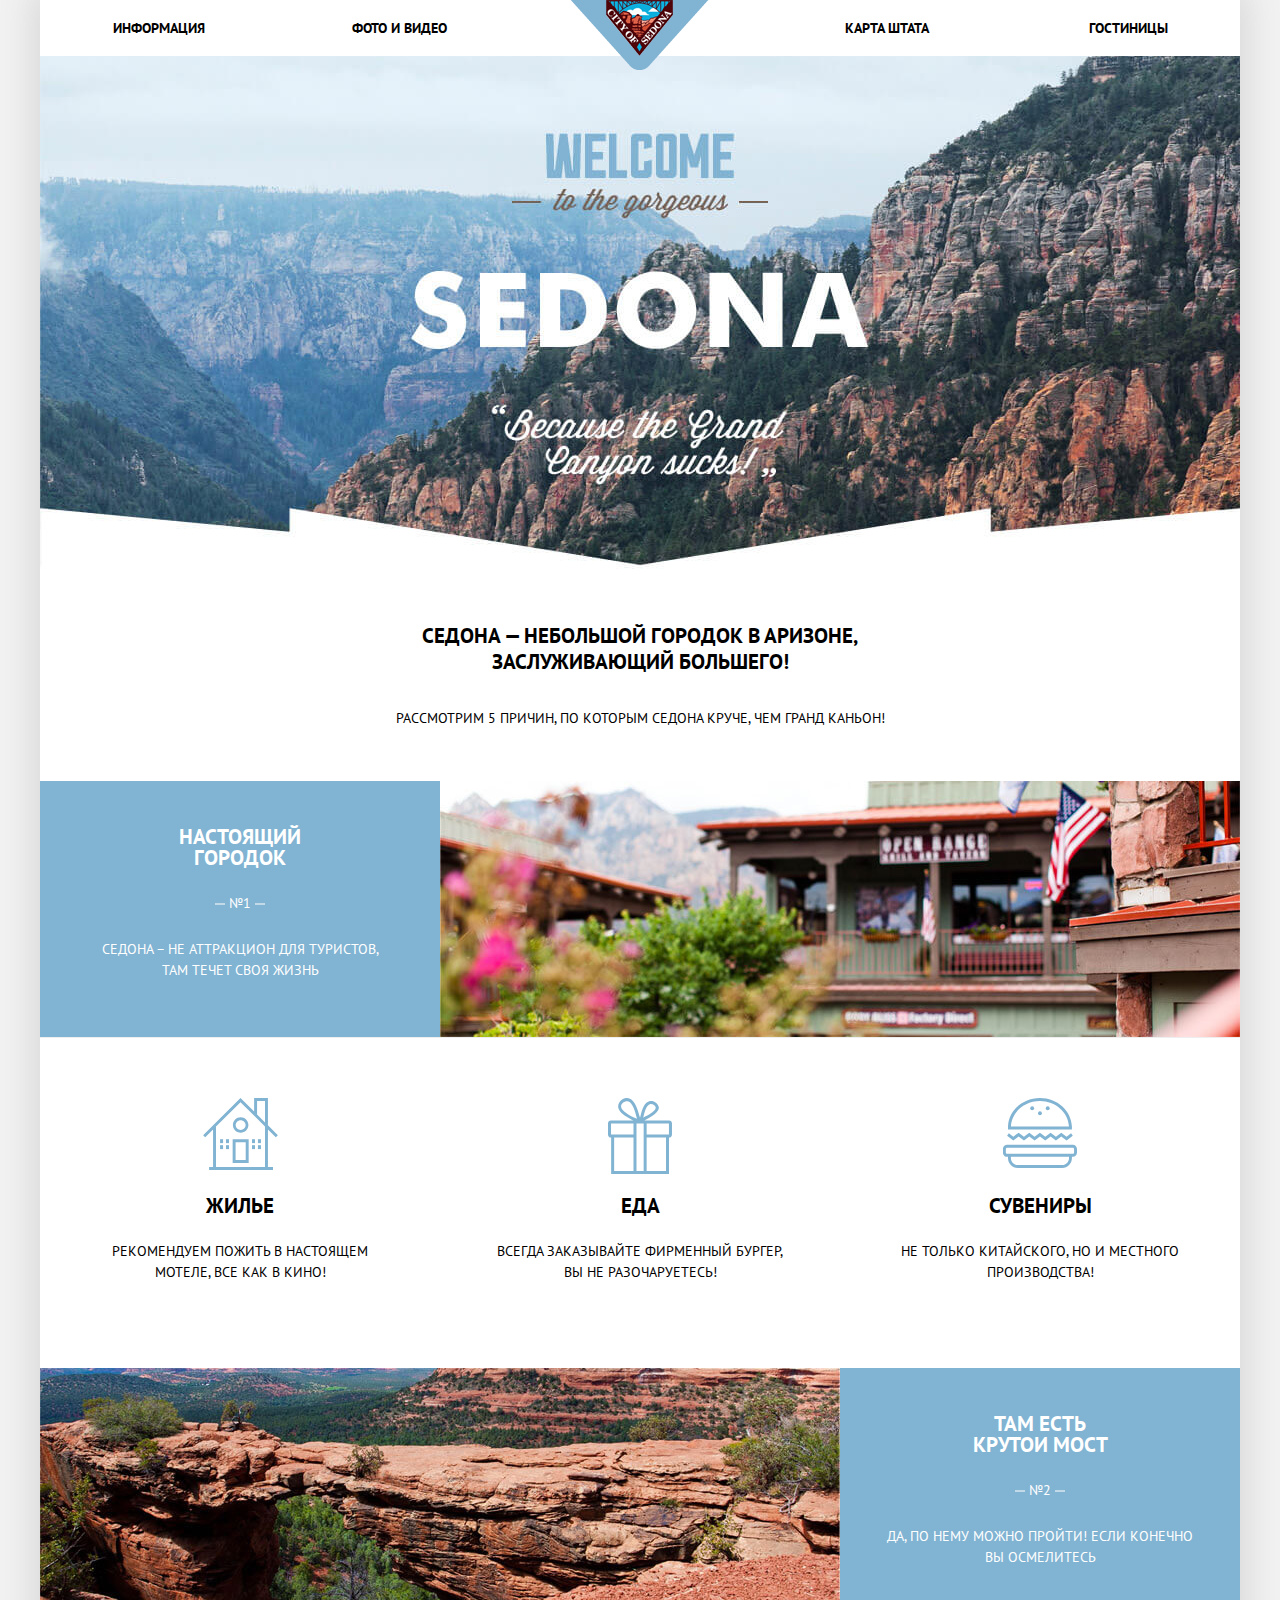
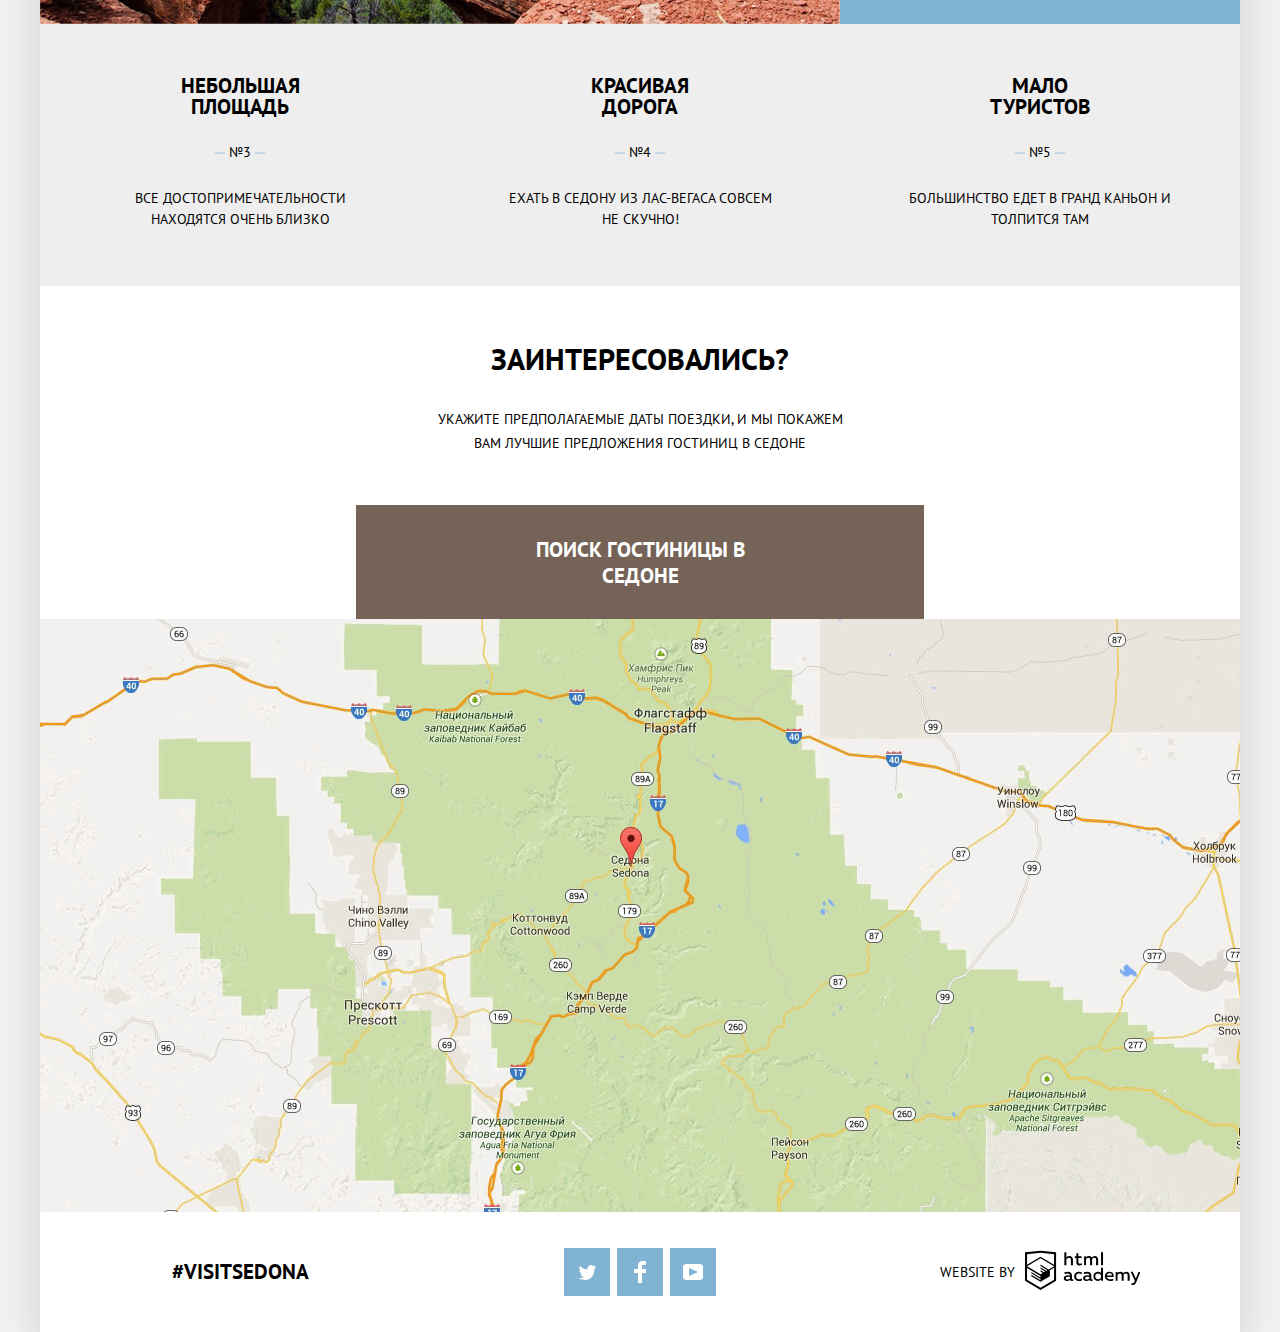
==== commit 3bb53eef: "finish" ====
--- a/index.html
+++ b/index.html
@@ -2,7 +2,7 @@
 <html lang="ru">
 
 <head>
-    <title>SEDONA</title>
+    <title>Sedona</title>
     <meta charset="utf-8">
     <link rel="stylesheet" href="css/normalize.css">
     <link rel="stylesheet" href="css/style.css">
@@ -16,12 +16,14 @@
                 <a class="main-header-logo">
                     <img src="img/logo.png" width="138" height="70" alt="Логотип Седона">
                 </a>
-                <ul class="site-navigation">
-                    <li><a href="info.html">Информация</a></li>
-                    <li><a href="photo-and-video.html">Фото и видео</a></li>
-                    <li><a class="js-link-map" href="#map">Карта штата</a></li>
-                    <li><a href="inner-page.html">Гостиницы</a></li>
-                </ul>
+                <div class="wrapper">
+                    <ul class="site-navigation">
+                        <li><a href="info.html">Информация</a></li>
+                        <li><a href="photo-and-video.html">Фото и видео</a></li>
+                        <li><a class="js-link-map" href="#map">Карта штата</a></li>
+                        <li><a href="inner-page.html">Гостиницы</a></li>
+                    </ul>
+                </div>
             </nav>
         </header>
         <main class="index-main">
--- a/css/style.css
+++ b/css/style.css
@@ -106,6 +106,11 @@
     line-height: 0;
 }
 
+.wrapper {
+    width: 1055px;
+    margin: 0 auto;
+}
+
 .site-navigation {
     display: flex;
     flex-wrap: wrap;
@@ -124,18 +129,16 @@
 
 .site-navigation li:nth-of-type(1),
 .site-navigation li:nth-of-type(2) {
-    padding-left: 73px;
     text-align: left;
 }
 
 .site-navigation li:nth-of-type(3),
 .site-navigation li:nth-of-type(4) {
-    padding-right: 73px;
     text-align: right;
 }
 
 .site-navigation li:nth-of-type(3) {
-    margin-left: 244px;
+    margin-left: auto;
 }
 
 .site-navigation a {
@@ -262,7 +265,7 @@
 .feature-item-number {
     position: relative;
     display: inline-block;
-    width: 50px;
+    min-width: 50px;
     padding: 0;
     margin: 0;
     margin-bottom: 25px;
@@ -343,8 +346,10 @@
 
 .appointment-info {
     margin: 0;
+    margin-bottom: 50px;
     width: 575px;
-    padding: 0 72px 50px;
+    padding: 0 72px;
+    line-height: 24px;
     text-align: center;
 }
 
@@ -722,11 +727,7 @@
 
 .filter .filter-infrastructure,
 .filter .filter-type-housing {
-    width: 310px;
-}
-
-.filter .filter-infrastructure {
-    padding-left: 73px;
+    width: 240px;
 }
 
 .filter .filter-type-housing {
@@ -791,7 +792,6 @@
 
 .filter .price-per-day {
     margin-left: auto;
-    margin-right: 73px;
 }
 
 .price-per-day legend {
@@ -922,9 +922,9 @@
 .filter-button {
     position: absolute;
     bottom: 0;
-    right: 170px;
-    width: 133px;
+    right: 95px;
     min-height: 32px;
+    padding: 0 30px;
     background-color: transparent;
     border: 2px solid #ffffff;
 }
@@ -939,8 +939,6 @@
     display: flex;
     min-height: 85px;
     align-items: center;
-    margin-left: 73px;
-    margin-right: 73px;
     font-size: 12px;
     line-height: 18px;
 }
@@ -1056,7 +1054,7 @@
 }
 
 .catalog-item {
-    padding: 30px 73px;
+    padding: 30px 0;
 }
 
 .catalog-item:not(:last-of-type) {
@@ -1065,7 +1063,6 @@
 
 .catalog-item .catalog-item-box {
     display: flex;
-    width: 1050px;
     margin: 0;
     padding: 0;
 }
@@ -1175,10 +1172,9 @@
 .catalog-item-rating {
     position: relative;
     align-self: flex-end;
-    width: 110px;
     margin: 0;
     margin-left: auto;
-    padding: 0;
+    padding: 0 15px;
     font-weight: 400;
     color: #666666;
     text-align: center;
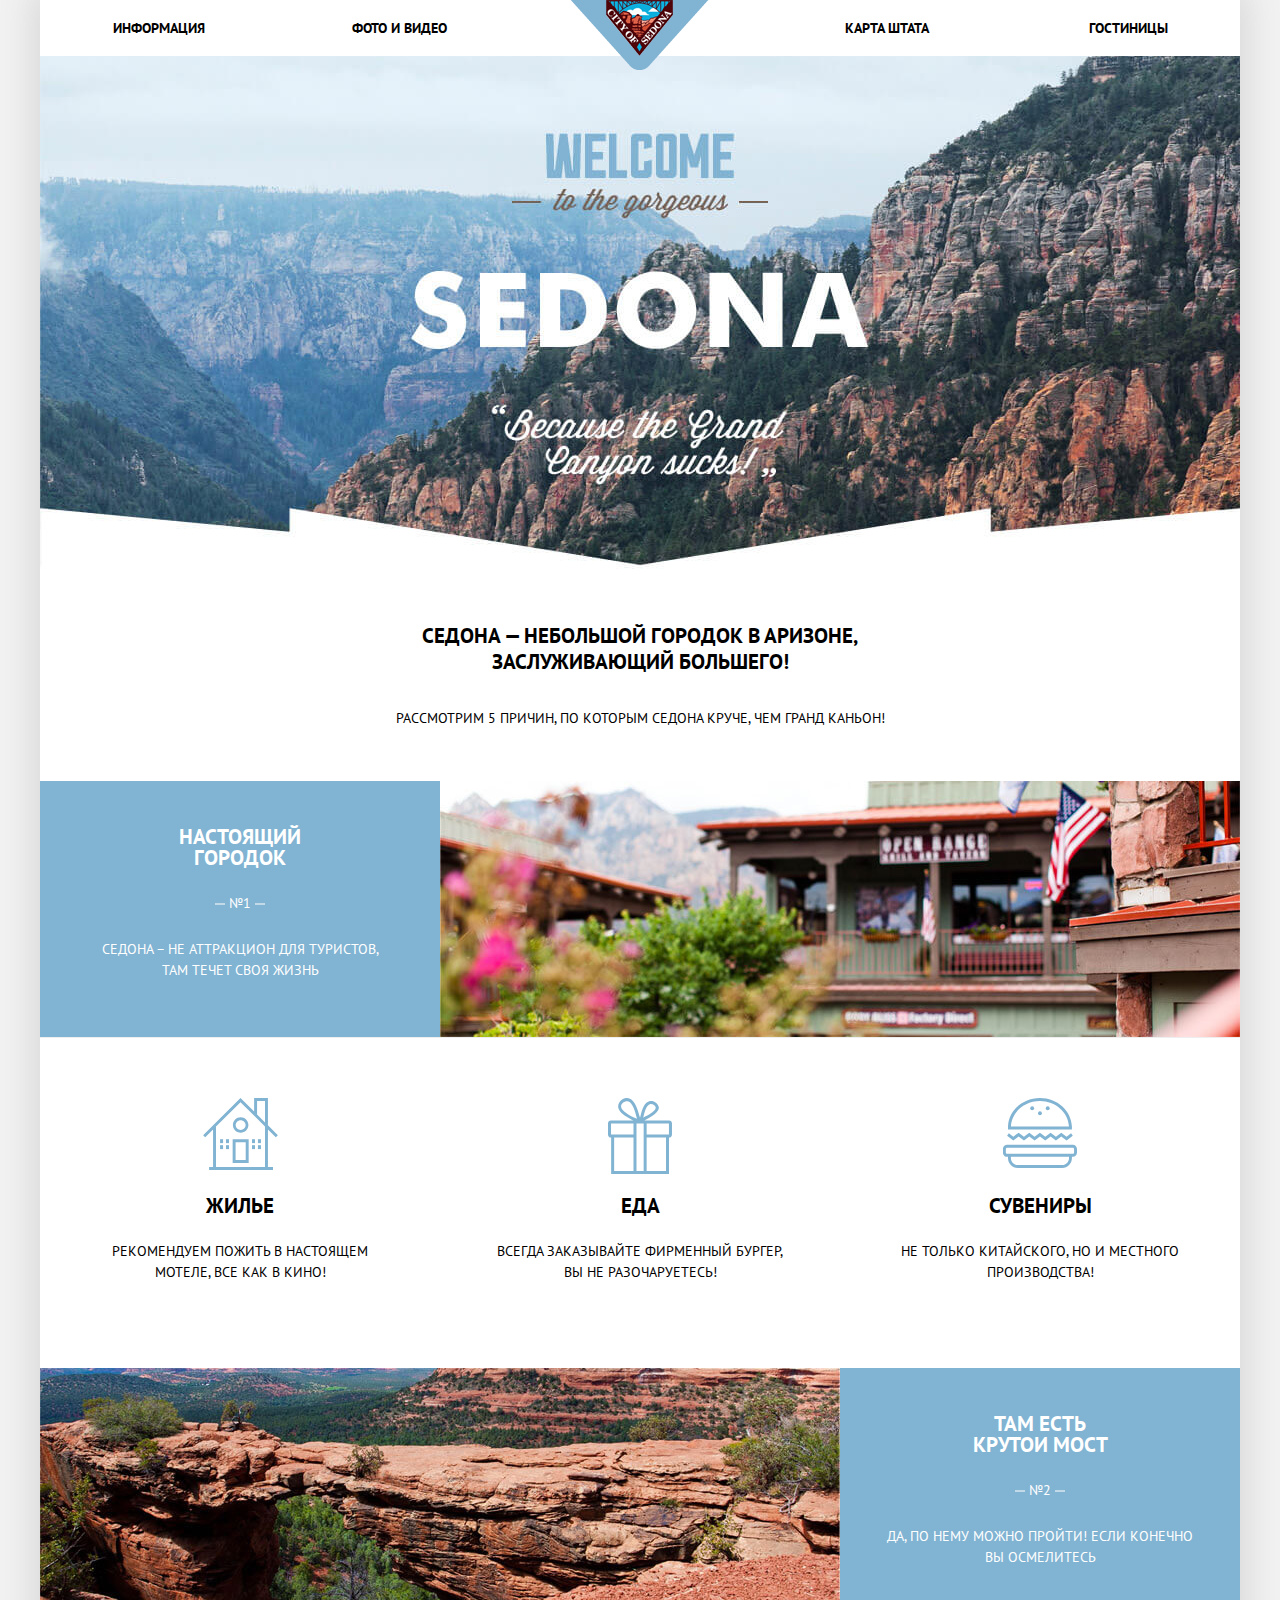
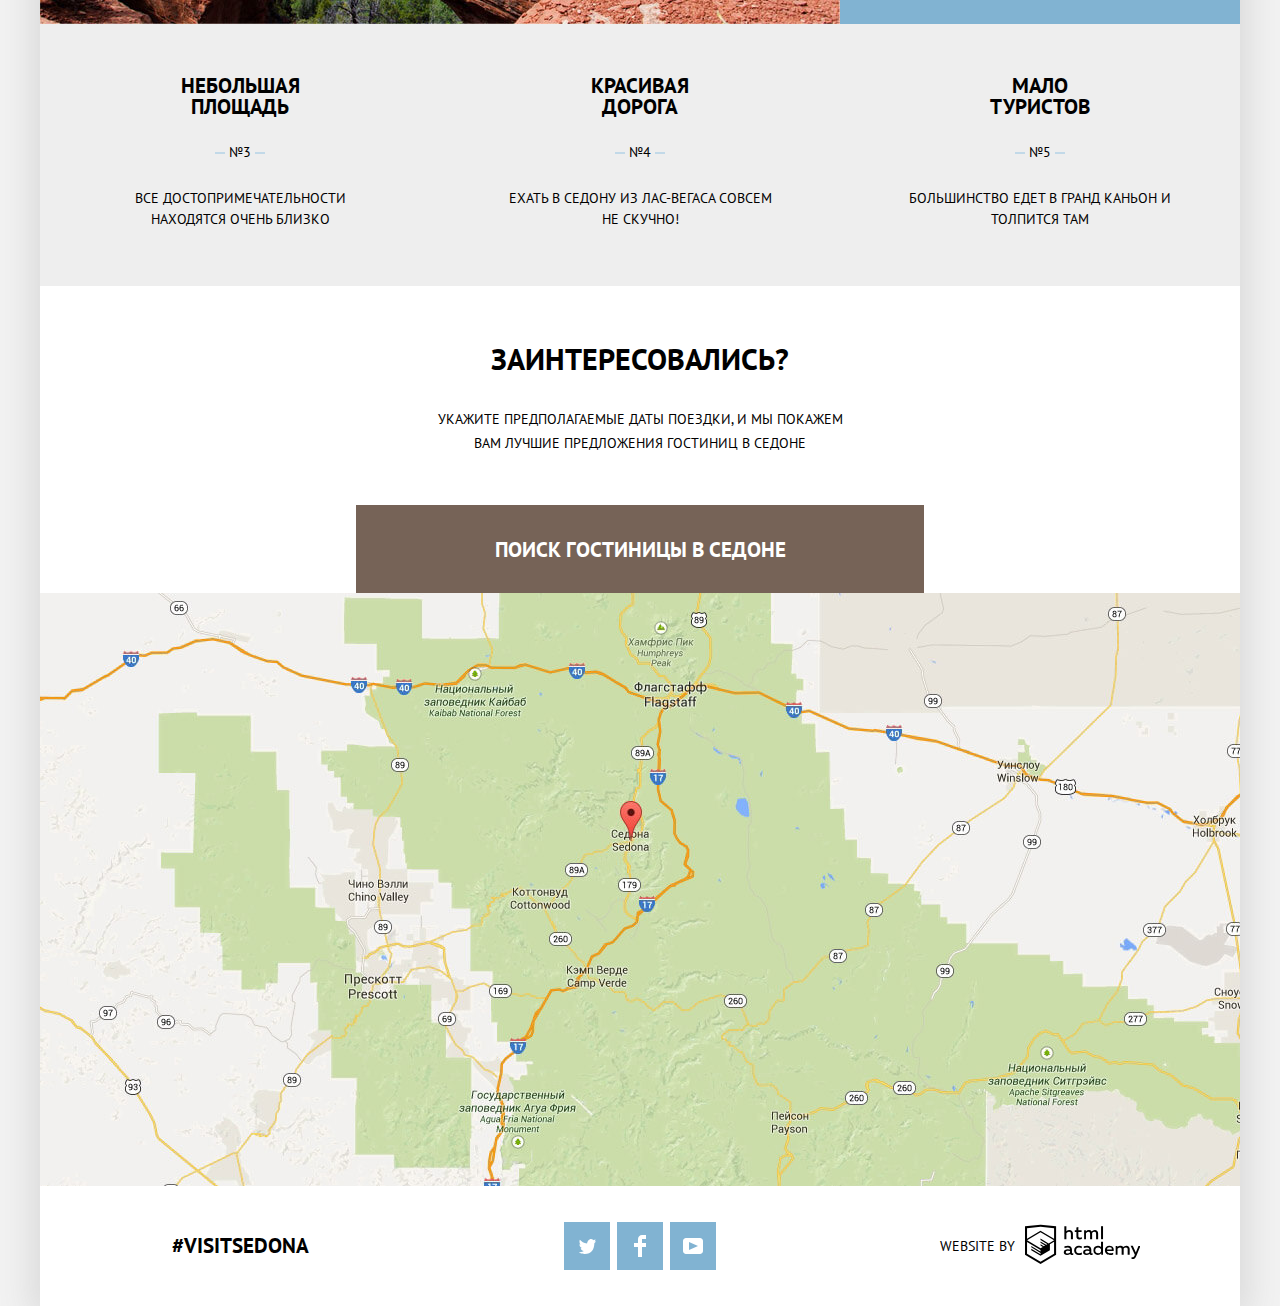
==== commit 5046fef0: "Испарвляет ошибки" ====
--- a/index.html
+++ b/index.html
@@ -1,241 +1,232 @@
 <!DOCTYPE html>
 <html lang="ru">
-
-<head>
-    <title>Sedona</title>
-    <meta charset="utf-8">
-    <link rel="stylesheet" href="css/normalize.css">
-    <link rel="stylesheet" href="css/style.css">
-    <link href="https://fonts.googleapis.com/css?family=PT+Sans:400,700&display=swap&subset=cyrillic" rel="stylesheet">
-</head>
-
-<body>
-    <div class="container">
-        <header class="main-header">
-            <nav class="main-navigation">
-                <a class="main-header-logo">
-                    <img src="img/logo.png" width="138" height="70" alt="Логотип Седона">
-                </a>
-                <div class="wrapper">
-                    <ul class="site-navigation">
-                        <li><a href="info.html">Информация</a></li>
-                        <li><a href="photo-and-video.html">Фото и видео</a></li>
-                        <li><a class="js-link-map" href="#map">Карта штата</a></li>
-                        <li><a href="inner-page.html">Гостиницы</a></li>
+    <head>
+        <title>Sedona</title>
+        <meta charset="utf-8">
+        <link rel="stylesheet" href="css/normalize.css">
+        <link rel="stylesheet" href="css/style.css">
+        <link href="https://fonts.googleapis.com/css?family=PT+Sans:400,700&display=swap&subset=cyrillic" rel="stylesheet">
+    </head>
+    <body>
+        <div class="container">
+            <header class="main-header">
+                <nav class="main-navigation">
+                    <a class="main-header-logo">
+                        <img src="img/logo.png" width="138" height="70" alt="Логотип Седона">
+                    </a>
+                    <div class="wrapper">
+                        <ul class="site-navigation">
+                            <li><a href="info.html">Информация</a></li>
+                            <li><a href="photo-and-video.html">Фото и видео</a></li>
+                            <li><a class="js-link-map" href="#map">Карта штата</a></li>
+                            <li><a href="inner-page.html">Гостиницы</a></li>
+                        </ul>
+                    </div>
+                </nav>
+            </header>
+            <main class="index-main">
+                <h1 class="visually-hidden">Sedona</h1>
+                <section class="preview">
+                    <h2 class="visually-hidden">Превью</h2>
+                    <p>Седона — небольшой городок в Аризоне, <br> заслуживающий большего!</p>
+                    <p>Рассмотрим 5 причин, по которым Седона круче, чем гранд каньон!</p>
+                </section>
+                <section class="features">
+                    <h2 class="visually-hidden">Преимущества</h2>
+                    <ol class="features-list">
+                        <li class="feature-item">
+                            <div class="feature-item-wrapper">
+                                <h3>Настоящий <br> городок</h3>
+                                <span class="feature-item-number"> №1 </span>
+                                <p>Седона – не аттракцион для туристов, <br> там течет своя жизнь</p>
+                            </div>
+                            <div class="feature-item-image">
+                                <img src="img/real-city.jpg" width="800" height="256" alt="Фото города" class="city-photo">
+                            </div>
+                        </li>
+                        <li class="feature-item">
+                            <div class="feature-item-wrapper">
+                                <h3>Там есть <br> крутои мост</h3>
+                                <span class="feature-item-number">№2</span>
+                                <p>Да, по нему можно пройти! Если конечно <br> вы осмелитесь</p>
+                            </div>
+                            <div class="feature-item-image">
+                                <img src="img/bridge.jpg" width="800" height="256" alt="Фото моста" class="bridge-photo">
+                            </div>
+                        </li>
+                        <li class="feature-item">
+                            <h3>Небольшая <br> площадь</h3>
+                            <span class="feature-item-number">№3</span>
+                            <p>Все достопримечательности <br> находятся очень близко</p>
+                        </li>
+                        <li class="feature-item">
+                            <h3>Красивая <br> дорога</h3>
+                            <span class="feature-item-number">№4</span>
+                            <p>Ехать в Седону из Лас-Вегаса совсем <br> не скучно!</p>
+                        </li>
+                        <li class="feature-item">
+                            <h3>Мало <br> туристов</h3>
+                            <span class="feature-item-number">№5</span>
+                            <p>Большинство едет в гранд каньон и <br> толпится там</p>
+                        </li>
+                        <li class="feature-item">
+                            <ul class="additional-features-list">
+                                <li class="additional-feature-item">
+                                    <h3>Жилье</h3>
+                                    <p>Рекомендуем пожить в настоящем <br> мотеле, все как в кино!</p>
+                                </li>
+                                <li class="additional-feature-item">
+                                    <h3>Еда</h3>
+                                    <p>Всегда заказывайте фирменный бургер, <br> вы не разочаруетесь!</p>
+                                </li>
+                                <li class="additional-feature-item">
+                                    <h3>Сувениры</h3>
+                                    <p>Не только китайского, но и местного <br> производства!</p>
+                                </li>
+                            </ul>
+                        </li>
+                    </ol>
+                </section>
+                <section class="appointment">
+                    <h2>Заинтересовались?</h2>
+                    <p class="appointment-info">Укажите предполагаемые даты поездки, и мы покажем вам лучшие предложения гостиниц в седоне</p>
+                    <button class="btn open-modal-popup">Поиск гостиницы в Седоне</button>
+                </section>
+                <section class="map">
+                    <h2 class="visually-hidden">Как до нас добраться</h2>
+                    <iframe src="https://www.google.com/maps/embed?pb=!1m18!1m12!1m3!1d996966.432186891!2d-112.25007717238842!3d34.8385587290032!2m3!1f0!2f0!3f0!3m2!1i1024!2i768!4f13.1!3m3!1m2!1s0x872da132f942b00d%3A0x5548c523fa6c8efd!2z0KHQtdC00L7QvdCwLCDQkNGA0LjQt9C-0L3QsCA4NjMzNiwg0KHQqNCQ!5e0!3m2!1sru!2skz!4v1568385633387!5m2!1sru!2skz" width="1200" height="590" style="border:0;"></iframe>
+                    <img src="img/map.jpg" width="1200" height="593" alt="State: Arizona, city: Sedona">
+                </section>
+            </main>
+            <footer class="main-footer">
+                <p class="footer-heshtag">
+                    <a href="#">#visitsedona</a>
+                </p>
+                <div class="footer-social">
+                    <ul>
+                        <li>
+                            <a class="social-button" href="#"><span class="visually-hidden">Twitter</span>
+                                <svg xmlns="http://www.w3.org/2000/svg" width="17" height="15" viewBox="0 0 17 15">
+                                    <g>
+                                        <g>
+                                            <path fill="#FFFFFF" d="M10.95,0.144c1.685-0.496,2.984,0.27,3.577,1.179c0.673-0.231,1.331-0.481,2.011-0.708
+                                                c-0.004,0.861-0.522,1.513-0.857,1.768c0.685,0.17,1.304-0.491,1.304-0.491c-0.169,1-1.006,1.788-1.563,2.024
+                                                c-0.231,6.75-3.175,11.217-10.077,11.082c-0.522,0,0.075,0-0.446,0c-0.41,0-4.164-0.46-4.898-1.887
+                                                c2.271,0.196,3.893-0.422,4.693-1.177c-0.96-0.3-2.679-0.477-2.979-2.95C2.064,9.09,2.279,9.212,2.905,9.103
+                                                C1.705,8.247,0.374,7.53,0.448,5.33c0.285,0.328,1.067,0.536,1.34,0.472c-0.703-0.241-1.97-3.36-0.894-4.952
+                                                c1.818,1.854,3.735,3.606,7.152,3.773C8.254,2.33,9.183,0.793,10.95,0.144z"/>
+                                        </g>
+                                    </g>
+                                </svg>
+                            </a>
+                        </li>
+                        <li>
+                            <a class="social-button" href="#"><span class="visually-hidden">Facebook</span>
+                                <svg xmlns="http://www.w3.org/2000/svg" width="12" height="22" viewBox="0 0 12 22">
+                                    <path fill="#FFFFFF" d="M12,4V0H8C5.791,0,4,1.791,4,4v4H0v4h4v10h4V12h4V8H8V4H12z"/>
+                                </svg>
+                            </a>
+                        </li>
+                        <li>
+                            <a class="social-button" href="#"><span class="visually-hidden">Youtube</span>
+                                <svg xmlns="http://www.w3.org/2000/svg" width="20" height="16" viewBox="0 0 20 16">
+                                    <path fill="#FFFFFF" d="M17,0H3C1.35,0,0,1.35,0,3v10c0,1.65,1.35,3,3,3h14c1.65,0,3-1.35,3-3V3C20,1.35,18.65,0,17,0z
+                                        M6.027,11.998V4.002L15.014,8L6.027,11.998z"/>
+                                </svg>
+                            </a>
+                        </li>
                     </ul>
                 </div>
-            </nav>
-        </header>
-        <main class="index-main">
-            <h1 class="visually-hidden">Sedona</h1>
-            <section class="preview">
-                <h2 class="visually-hidden">Превью</h2>
-                <p>Седона — небольшой городок в Аризоне, <br> заслуживающий большего!</p>
-                <p>Рассмотрим 5 причин, по которым Седона круче, чем гранд каньон!</p>
+                <p class="footer-copyright">
+                    <span>Website by</span>
+                    <a href="https://htmlacademy.ru" class="html-logo"><span class="visually-hidden">html academy</span>
+                        <svg width="115" height="41" viewBox="0 0 113 39">
+                            <path d="M401.93,351.51a2.07,2.07,0,0,0,.58-0.11v1.4a3.41,3.41,0,0,1-1.24.22,1.75,1.75,0,0,1-1.75-1,5.08,5.08,0,0,1-3.3,1.13c-1.59,0-3.06-.87-3.06-2.68,0-2.24,2.08-2.93,3.9-2.93a11.63,11.63,0,0,1,2.28.26v-0.31c0-1.09-.8-1.86-2.3-1.86a7.79,7.79,0,0,0-3.15.67v-1.79a10.72,10.72,0,0,1,3.35-.58c2.48,0,4,1.18,4,3.83v3.14A0.57,0.57,0,0,0,401.93,351.51Zm-6.76-1.19a1.42,1.42,0,0,0,1.64,1.29,3.56,3.56,0,0,0,2.53-1V349.1a10.21,10.21,0,0,0-1.9-.22C396.34,348.89,395.17,349.23,395.17,350.33Z" transform="translate(-355.09 -323.29)" fill="#fff"/>
+                            <path d="M408.15,343.91a5.29,5.29,0,0,1,2.7.67v1.79a4.28,4.28,0,0,0-2.42-.73,2.89,2.89,0,1,0,0,5.76,5.26,5.26,0,0,0,2.55-.67v1.8a6.58,6.58,0,0,1-2.9.6,4.42,4.42,0,0,1-4.72-4.54A4.54,4.54,0,0,1,408.15,343.91Z" transform="translate(-355.09 -323.29)" fill="#fff"/>
+                            <path d="M420.93,351.51a2.07,2.07,0,0,0,.58-0.11v1.4a3.41,3.41,0,0,1-1.24.22,1.75,1.75,0,0,1-1.75-1,5.08,5.08,0,0,1-3.3,1.13c-1.59,0-3.06-.87-3.06-2.68,0-2.24,2.08-2.93,3.9-2.93a11.63,11.63,0,0,1,2.28.26v-0.31c0-1.09-.8-1.86-2.3-1.86a7.79,7.79,0,0,0-3.15.67v-1.79a10.72,10.72,0,0,1,3.35-.58c2.48,0,4,1.18,4,3.83v3.14A0.57,0.57,0,0,0,420.93,351.51Zm-6.76-1.19a1.42,1.42,0,0,0,1.64,1.29,3.56,3.56,0,0,0,2.53-1V349.1a10.21,10.21,0,0,0-1.9-.22C415.33,348.89,414.17,349.23,414.17,350.33Z" transform="translate(-355.09 -323.29)" fill="#fff"/>
+                            <path d="M431.76,340.14V352.9H430v-1.39a4.07,4.07,0,0,1-3.35,1.62,4.62,4.62,0,0,1,0-9.22,4,4,0,0,1,3.15,1.37v-5.14h2ZM427,345.62a2.9,2.9,0,0,0,0,5.8,3,3,0,0,0,2.79-1.84v-2.13A3.06,3.06,0,0,0,427,345.62Z" transform="translate(-355.09 -323.29)" fill="#fff"/>
+                            <path d="M438.08,343.91c3.48,0,4.68,2.81,4.12,5.34h-6.58c0.22,1.57,1.75,2.22,3.35,2.22a6.41,6.41,0,0,0,2.77-.62v1.68a7.5,7.5,0,0,1-3.14.6c-2.68,0-5-1.53-5-4.61A4.39,4.39,0,0,1,438.08,343.91Zm0.09,1.62a2.39,2.39,0,0,0-2.57,2.26h4.85A2.06,2.06,0,0,0,438.17,345.53Z" transform="translate(-355.09 -323.29)" fill="#fff"/>
+                            <path d="M444.19,352.9v-8.75h1.73v1.09a4,4,0,0,1,2.92-1.33,3,3,0,0,1,2.73,1.4,4.33,4.33,0,0,1,3.06-1.4,3.21,3.21,0,0,1,3.32,3.52v5.47h-2v-5.41a1.67,1.67,0,0,0-1.73-1.84,2.94,2.94,0,0,0-2.17,1.18c0,0.2,0,.4,0,0.6v5.47h-2v-5.41a1.67,1.67,0,0,0-1.73-1.84,3.11,3.11,0,0,0-2.32,1.35v5.91h-2Z" transform="translate(-355.09 -323.29)" fill="#fff"/>
+                            <path d="M466.56,344.15h2l-4.1,9.93c-0.95,2.28-2.19,3-3.52,3a5,5,0,0,1-1.15-.15v-1.66a3,3,0,0,0,.89.13c0.95,0,1.66-.67,2.17-2l0.18-.44-4.16-8.82H461l3,6.6Z" transform="translate(-355.09 -323.29)" fill="#fff"/>
+                            <path d="M395.75,324.82v5a4,4,0,0,1,2.83-1.2,3.41,3.41,0,0,1,3.61,3.57v5.41h-2v-5.16a1.9,1.9,0,0,0-2-2.1,3.08,3.08,0,0,0-2.44,1.46v5.8h-2V324.82h2Z" transform="translate(-355.09 -323.29)" fill="#fff"/>
+                            <path d="M407.52,325.71v3.12h3.17v1.71h-3.17v4c0,1.15.53,1.53,1.66,1.53a4.71,4.71,0,0,0,1.77-.35v1.68a7.14,7.14,0,0,1-2.35.38,2.68,2.68,0,0,1-3-2.88v-4.38H404v-1.71h1.57v-2.64Z" transform="translate(-355.09 -323.29)" fill="#fff"/>
+                            <path d="M413.19,337.58v-8.75h1.73v1.09a4,4,0,0,1,2.92-1.33,3,3,0,0,1,2.73,1.4,4.33,4.33,0,0,1,3.06-1.4,3.21,3.21,0,0,1,3.32,3.52v5.47h-2v-5.41a1.67,1.67,0,0,0-1.73-1.84,2.94,2.94,0,0,0-2.17,1.18c0,0.2,0,.4,0,0.6v5.47h-2v-5.41a1.67,1.67,0,0,0-1.73-1.84,3.11,3.11,0,0,0-2.32,1.35v5.91h-2Z" transform="translate(-355.09 -323.29)" fill="#fff"/>
+                            <rect x="74.72" y="1.52" width="1.95" height="12.76" fill="#fff"/>
+                            <path d="M370.53,323.31l-0.16,0-15.28,1.6v28L370.37,362l15.28-9.09v-28Zm13.12,28.45-13.28,7.9-13.28-7.9V340.28l13.22,7.87,0,1.43-9.07-5.4v1.38l9.11,5.47,0,1.46-9.1-5.42v1.38l9.11,5.47h0l9.19-5.5v-1.39h0v-4.52l4.1-2.45v11.67Zm0-13.16L380,340.74h0l-1.68,1-8-4.76v1.38l6.84,4.07-0.06,0-0.15.09-1,.57-5.64-3.36v1.38l4.45,2.65-1.05.7,0,0-3.36-2v1.38l2.21,1.3-2.25,1.35-13.16-7.82,13.17-7.92h0Zm0-1.39-13.35-7.87h0l-13.2,7.86v-10.5l13.28-1.39,13.28,1.39v10.51Z" transform="translate(-355.09 -323.29)" fill="#fff"/></svg>
+                    </a>
+                </p>
+            </footer>
+            <section class="modal-popup">
+                <h2 class="visually-hidden">Форма бронирования</h2>
+                <form class="appointment-form" action="https://echo.htmlacademy.ru" method="POST">
+                    <p class="appoitment-item">
+                        <label for="arrival-date">Дата заезда:</label>
+                        <input type="text" name="arrival-date" id="arrival-date" placeholder="24 апреля 2017">
+                        <button class="btn-calendar" type="button">
+                        <svg xmlns="http://www.w3.org/2000/svg" width="21" height="22" viewBox="0 0 21 22">
+                            <g id="calendar_1_">
+                                <path d="M19.251,2.025h-2.845V0.648c0-0.381-0.294-0.689-0.656-0.689c-0.363,0-0.656,0.308-0.656,0.689v1.377h-3.938V0.648
+                                    c0-0.381-0.294-0.689-0.655-0.689c-0.363,0-0.657,0.308-0.657,0.689v1.377H5.906V0.648c0-0.381-0.294-0.689-0.656-0.689
+                                    c-0.363,0-0.657,0.308-0.657,0.689v1.377H1.75C0.784,2.025,0,2.847,0,3.862v16.302C0,21.179,0.784,22,1.75,22h17.501
+                                    C20.217,22,21,21.179,21,20.164V3.862C21,2.847,20.217,2.025,19.251,2.025z M19.688,20.164c0,0.253-0.195,0.459-0.437,0.459H1.75
+                                    c-0.241,0-0.438-0.206-0.438-0.459V3.862c0-0.253,0.196-0.459,0.438-0.459h2.844v1.378c0,0.381,0.294,0.689,0.657,0.689
+                                    c0.362,0,0.656-0.308,0.656-0.689V3.403h3.938v1.378c0,0.381,0.294,0.689,0.657,0.689c0.361,0,0.655-0.308,0.655-0.689V3.403h3.938
+                                    v1.378c0,0.381,0.293,0.689,0.656,0.689c0.362,0,0.656-0.308,0.656-0.689V3.403h2.845c0.241,0,0.437,0.206,0.437,0.459V20.164z"/>
+                                <rect x="4.594" y="8.225" width="2.625" height="2.066"/>
+                                <rect x="4.594" y="11.668" width="2.625" height="2.067"/>
+                                <rect x="4.594" y="15.112" width="2.625" height="2.066"/>
+                                <rect x="9.188" y="15.112" width="2.625" height="2.066"/>
+                                <rect x="9.188" y="11.668" width="2.625" height="2.067"/>
+                                <rect x="9.188" y="8.225" width="2.625" height="2.066"/>
+                                <rect x="13.781" y="15.112" width="2.625" height="2.066"/>
+                                <rect x="13.781" y="11.668" width="2.625" height="2.067"/>
+                                <rect x="13.781" y="8.225" width="2.625" height="2.066"/>
+                            </g>
+                        </svg>
+                    </button>
+                    </p>
+                    <p class="appoitment-item">
+                        <label for="departure-date">Дата выезда:</label>
+                        <input type="text" name="departure-date" id="departure-date" placeholder="4 июля 2017">
+                        <button class="btn-calendar" type="button">
+                        <svg xmlns="http://www.w3.org/2000/svg" width="21" height="22" viewBox="0 0 21 22">
+                            <g>
+                                <path d="M19.251,2.025h-2.845V0.648c0-0.381-0.294-0.689-0.656-0.689c-0.363,0-0.656,0.308-0.656,0.689v1.377h-3.938V0.648
+                                    c0-0.381-0.294-0.689-0.655-0.689c-0.363,0-0.657,0.308-0.657,0.689v1.377H5.906V0.648c0-0.381-0.294-0.689-0.656-0.689
+                                    c-0.363,0-0.657,0.308-0.657,0.689v1.377H1.75C0.784,2.025,0,2.847,0,3.862v16.302C0,21.179,0.784,22,1.75,22h17.501
+                                    C20.217,22,21,21.179,21,20.164V3.862C21,2.847,20.217,2.025,19.251,2.025z M19.688,20.164c0,0.253-0.195,0.459-0.437,0.459H1.75
+                                    c-0.241,0-0.438-0.206-0.438-0.459V3.862c0-0.253,0.196-0.459,0.438-0.459h2.844v1.378c0,0.381,0.294,0.689,0.657,0.689
+                                    c0.362,0,0.656-0.308,0.656-0.689V3.403h3.938v1.378c0,0.381,0.294,0.689,0.657,0.689c0.361,0,0.655-0.308,0.655-0.689V3.403h3.938
+                                    v1.378c0,0.381,0.293,0.689,0.656,0.689c0.362,0,0.656-0.308,0.656-0.689V3.403h2.845c0.241,0,0.437,0.206,0.437,0.459V20.164z"/>
+                                <rect x="4.594" y="8.225" width="2.625" height="2.066"/>
+                                <rect x="4.594" y="11.668" width="2.625" height="2.067"/>
+                                <rect x="4.594" y="15.112" width="2.625" height="2.066"/>
+                                <rect x="9.188" y="15.112" width="2.625" height="2.066"/>
+                                <rect x="9.188" y="11.668" width="2.625" height="2.067"/>
+                                <rect x="9.188" y="8.225" width="2.625" height="2.066"/>
+                                <rect x="13.781" y="15.112" width="2.625" height="2.066"/>
+                                <rect x="13.781" y="11.668" width="2.625" height="2.067"/>
+                                <rect x="13.781" y="8.225" width="2.625" height="2.066"/>
+                            </g>
+                        </svg>
+                    </button>
+                    </p>
+                    <p class="appoitment-item">
+                        <label for="adults">Взрослые:</label>
+                        <input type="text" name="adults" id="adults" value="2">
+                        <button class="appoitment-btn btn-minus" type="button">-</button>
+                        <button class="appoitment-btn btn-plus" type="button">+</button>
+                    </p>
+                    <p class="appoitment-item">
+                        <label for="children">Дети:</label>
+                        <input type="text" name="children" id="children" value="0">
+                        <button class="appoitment-btn btn-minus" type="button">-</button>
+                        <button class="appoitment-btn btn-plus" type="button">+</button>
+                    </p>
+                    <button class="btn modal-button" type="submit">Найти</button>
+                </form>
             </section>
-            <section class="features">
-                <h2 class="visually-hidden">Преимущества</h2>
-                <ol class="features-list">
-                    <li class="feature-item">
-                        <div class="feature-item-wrapper">
-                            <h3>Настоящий <br> городок</h3>
-                            <span class="feature-item-number"> №1 </span>
-                            <p>Седона – не аттракцион для туристов, <br> там течет своя жизнь</p>
-                        </div>
-                        <div class="feature-item-image">
-                            <img src="img/real-city.jpg" width="800" height="256" alt="Фото города" class="city-photo">
-                        </div>
-                    </li>
-                    <li class="feature-item">
-                        <div class="feature-item-wrapper">
-                            <h3>Там есть <br> крутои мост</h3>
-                            <span class="feature-item-number">№2</span>
-                            <p>Да, по нему можно пройти! Если конечно <br> вы осмелитесь</p>
-                        </div>
-                        <div class="feature-item-image">
-                            <img src="img/bridge.jpg" width="800" height="256" alt="Фото моста" class="bridge-photo">
-                        </div>
-                    </li>
-                    <li class="feature-item">
-                        <h3>Небольшая <br> площадь</h3>
-                        <span class="feature-item-number">№3</span>
-                        <p>Все достопримечательности <br> находятся очень близко</p>
-                    </li>
-                    <li class="feature-item">
-                        <h3>Красивая <br> дорога</h3>
-                        <span class="feature-item-number">№4</span>
-                        <p>Ехать в Седону из Лас-Вегаса совсем <br> не скучно!</p>
-                    </li>
-                    <li class="feature-item">
-                        <h3>Мало <br> туристов</h3>
-                        <span class="feature-item-number">№5</span>
-                        <p>Большинство едет в гранд каньон и <br> толпится там</p>
-                    </li>
-                    <li class="feature-item">
-                        <ul class="additional-features-list">
-                            <li class="additional-feature-item">
-                                <h3>Жилье</h3>
-                                <p>Рекомендуем пожить в настоящем <br> мотеле, все как в кино!</p>
-                            </li>
-                            <li class="additional-feature-item">
-                                <h3>Еда</h3>
-                                <p>Всегда заказывайте фирменный бургер, <br> вы не разочаруетесь!</p>
-                            </li>
-                            <li class="additional-feature-item">
-                                <h3>Сувениры</h3>
-                                <p>Не только китайского, но и местного <br> производства!</p>
-                            </li>
-                        </ul>
-                    </li>
-                </ol>
-            </section>
-            <section class="appointment">
-                <h2>Заинтересовались?</h2>
-                <p class="appointment-info">Укажите предполагаемые даты поездки, и мы покажем вам лучшие предложения гостиниц в седоне</p>
-                <button class="btn open-modal-popup">Поиск гостиницы в Седоне</button>
-
-            </section>
-            <section id="map" class="map">
-                <iframe src="https://www.google.com/maps/embed?pb=!1m18!1m12!1m3!1d996966.432186891!2d-112.25007717238842!3d34.8385587290032!2m3!1f0!2f0!3f0!3m2!1i1024!2i768!4f13.1!3m3!1m2!1s0x872da132f942b00d%3A0x5548c523fa6c8efd!2z0KHQtdC00L7QvdCwLCDQkNGA0LjQt9C-0L3QsCA4NjMzNiwg0KHQqNCQ!5e0!3m2!1sru!2skz!4v1568385633387!5m2!1sru!2skz"
-                    width="1200" height="590" frameborder="0" style="border:0;" allowfullscreen=""></iframe>
-                <img src="img/map.jpg" width="1200" height="593" alt="State: Arizona, city: Sedona">
-            </section>
-        </main>
-        <footer class="main-footer">
-            <p class="footer-heshtag">
-                <a href="#">#visitsedona</a>
-            </p>
-            <div class="footer-social">
-                <ul>
-                    <li>
-                        <a class="social-button" href="#"><span class="visually-hidden">Twitter</span>
-                            <svg version="1.1" id="Layer_1" xmlns="http://www.w3.org/2000/svg" xmlns:xlink="http://www.w3.org/1999/xlink" x="0px" y="0px"
-                            width="17px" height="15px" viewBox="0 0 17 15" enable-background="new 0 0 17 15" xml:space="preserve">
-                                <g id="W6EeEF_1_">
-                                    <g>
-                                        <path fill="#FFFFFF" d="M10.95,0.144c1.685-0.496,2.984,0.27,3.577,1.179c0.673-0.231,1.331-0.481,2.011-0.708
-                                            c-0.004,0.861-0.522,1.513-0.857,1.768c0.685,0.17,1.304-0.491,1.304-0.491c-0.169,1-1.006,1.788-1.563,2.024
-                                            c-0.231,6.75-3.175,11.217-10.077,11.082c-0.522,0,0.075,0-0.446,0c-0.41,0-4.164-0.46-4.898-1.887
-                                            c2.271,0.196,3.893-0.422,4.693-1.177c-0.96-0.3-2.679-0.477-2.979-2.95C2.064,9.09,2.279,9.212,2.905,9.103
-                                            C1.705,8.247,0.374,7.53,0.448,5.33c0.285,0.328,1.067,0.536,1.34,0.472c-0.703-0.241-1.97-3.36-0.894-4.952
-                                            c1.818,1.854,3.735,3.606,7.152,3.773C8.254,2.33,9.183,0.793,10.95,0.144z"/>
-                                    </g>
-                                </g>
-                            </svg>
-
-                        </a>
-                    </li>
-                    <li>
-                        <a class="social-button" href="#"><span class="visually-hidden">Facebook</span>
-                            <svg version="1.1" id="Layer_2" xmlns="http://www.w3.org/2000/svg" xmlns:xlink="http://www.w3.org/1999/xlink" x="0px" y="0px"
-                            width="12px" height="22px" viewBox="0 0 12 22" enable-background="new 0 0 12 22" xml:space="preserve">
-                                <path fill="#FFFFFF" d="M12,4V0H8C5.791,0,4,1.791,4,4v4H0v4h4v10h4V12h4V8H8V4H12z"/>
-                            </svg>
-                        </a>
-                    </li>
-                    <li>
-                        <a class="social-button" href="#"><span class="visually-hidden">Youtube</span>
-                            <svg version="1.1" id="Layer_1" xmlns="http://www.w3.org/2000/svg" xmlns:xlink="http://www.w3.org/1999/xlink" x="0px" y="0px"
-                            width="20px" height="16px" viewBox="0 0 20 16" enable-background="new 0 0 20 16" xml:space="preserve">
-                                <path fill="#FFFFFF" d="M17,0H3C1.35,0,0,1.35,0,3v10c0,1.65,1.35,3,3,3h14c1.65,0,3-1.35,3-3V3C20,1.35,18.65,0,17,0z
-                                    M6.027,11.998V4.002L15.014,8L6.027,11.998z"/>
-                            </svg>
-                        </a>
-                    </li>
-                </ul>
-            </div>
-            <p class="footer-copyright">
-                <span>Website by</span>
-                <a href="https://htmlacademy.ru" class="html-logo"><span class="visually-hidden">html academy</span>
-                    <svg id="Layer_1" data-name="Layer 1" xmlns="http://www.w3.org/2000/svg" width="115" height="41" viewBox="0 0 113 39">
-                        <path d="M401.93,351.51a2.07,2.07,0,0,0,.58-0.11v1.4a3.41,3.41,0,0,1-1.24.22,1.75,1.75,0,0,1-1.75-1,5.08,5.08,0,0,1-3.3,1.13c-1.59,0-3.06-.87-3.06-2.68,0-2.24,2.08-2.93,3.9-2.93a11.63,11.63,0,0,1,2.28.26v-0.31c0-1.09-.8-1.86-2.3-1.86a7.79,7.79,0,0,0-3.15.67v-1.79a10.72,10.72,0,0,1,3.35-.58c2.48,0,4,1.18,4,3.83v3.14A0.57,0.57,0,0,0,401.93,351.51Zm-6.76-1.19a1.42,1.42,0,0,0,1.64,1.29,3.56,3.56,0,0,0,2.53-1V349.1a10.21,10.21,0,0,0-1.9-.22C396.34,348.89,395.17,349.23,395.17,350.33Z" transform="translate(-355.09 -323.29)" fill="#fff"/>
-                        <path d="M408.15,343.91a5.29,5.29,0,0,1,2.7.67v1.79a4.28,4.28,0,0,0-2.42-.73,2.89,2.89,0,1,0,0,5.76,5.26,5.26,0,0,0,2.55-.67v1.8a6.58,6.58,0,0,1-2.9.6,4.42,4.42,0,0,1-4.72-4.54A4.54,4.54,0,0,1,408.15,343.91Z" transform="translate(-355.09 -323.29)" fill="#fff"/>
-                        <path d="M420.93,351.51a2.07,2.07,0,0,0,.58-0.11v1.4a3.41,3.41,0,0,1-1.24.22,1.75,1.75,0,0,1-1.75-1,5.08,5.08,0,0,1-3.3,1.13c-1.59,0-3.06-.87-3.06-2.68,0-2.24,2.08-2.93,3.9-2.93a11.63,11.63,0,0,1,2.28.26v-0.31c0-1.09-.8-1.86-2.3-1.86a7.79,7.79,0,0,0-3.15.67v-1.79a10.72,10.72,0,0,1,3.35-.58c2.48,0,4,1.18,4,3.83v3.14A0.57,0.57,0,0,0,420.93,351.51Zm-6.76-1.19a1.42,1.42,0,0,0,1.64,1.29,3.56,3.56,0,0,0,2.53-1V349.1a10.21,10.21,0,0,0-1.9-.22C415.33,348.89,414.17,349.23,414.17,350.33Z" transform="translate(-355.09 -323.29)" fill="#fff"/>
-                        <path d="M431.76,340.14V352.9H430v-1.39a4.07,4.07,0,0,1-3.35,1.62,4.62,4.62,0,0,1,0-9.22,4,4,0,0,1,3.15,1.37v-5.14h2ZM427,345.62a2.9,2.9,0,0,0,0,5.8,3,3,0,0,0,2.79-1.84v-2.13A3.06,3.06,0,0,0,427,345.62Z" transform="translate(-355.09 -323.29)" fill="#fff"/>
-                        <path d="M438.08,343.91c3.48,0,4.68,2.81,4.12,5.34h-6.58c0.22,1.57,1.75,2.22,3.35,2.22a6.41,6.41,0,0,0,2.77-.62v1.68a7.5,7.5,0,0,1-3.14.6c-2.68,0-5-1.53-5-4.61A4.39,4.39,0,0,1,438.08,343.91Zm0.09,1.62a2.39,2.39,0,0,0-2.57,2.26h4.85A2.06,2.06,0,0,0,438.17,345.53Z" transform="translate(-355.09 -323.29)" fill="#fff"/>
-                        <path d="M444.19,352.9v-8.75h1.73v1.09a4,4,0,0,1,2.92-1.33,3,3,0,0,1,2.73,1.4,4.33,4.33,0,0,1,3.06-1.4,3.21,3.21,0,0,1,3.32,3.52v5.47h-2v-5.41a1.67,1.67,0,0,0-1.73-1.84,2.94,2.94,0,0,0-2.17,1.18c0,0.2,0,.4,0,0.6v5.47h-2v-5.41a1.67,1.67,0,0,0-1.73-1.84,3.11,3.11,0,0,0-2.32,1.35v5.91h-2Z" transform="translate(-355.09 -323.29)" fill="#fff"/>
-                        <path d="M466.56,344.15h2l-4.1,9.93c-0.95,2.28-2.19,3-3.52,3a5,5,0,0,1-1.15-.15v-1.66a3,3,0,0,0,.89.13c0.95,0,1.66-.67,2.17-2l0.18-.44-4.16-8.82H461l3,6.6Z" transform="translate(-355.09 -323.29)" fill="#fff"/>
-                        <path d="M395.75,324.82v5a4,4,0,0,1,2.83-1.2,3.41,3.41,0,0,1,3.61,3.57v5.41h-2v-5.16a1.9,1.9,0,0,0-2-2.1,3.08,3.08,0,0,0-2.44,1.46v5.8h-2V324.82h2Z" transform="translate(-355.09 -323.29)" fill="#fff"/>
-                        <path d="M407.52,325.71v3.12h3.17v1.71h-3.17v4c0,1.15.53,1.53,1.66,1.53a4.71,4.71,0,0,0,1.77-.35v1.68a7.14,7.14,0,0,1-2.35.38,2.68,2.68,0,0,1-3-2.88v-4.38H404v-1.71h1.57v-2.64Z" transform="translate(-355.09 -323.29)" fill="#fff"/>
-                        <path d="M413.19,337.58v-8.75h1.73v1.09a4,4,0,0,1,2.92-1.33,3,3,0,0,1,2.73,1.4,4.33,4.33,0,0,1,3.06-1.4,3.21,3.21,0,0,1,3.32,3.52v5.47h-2v-5.41a1.67,1.67,0,0,0-1.73-1.84,2.94,2.94,0,0,0-2.17,1.18c0,0.2,0,.4,0,0.6v5.47h-2v-5.41a1.67,1.67,0,0,0-1.73-1.84,3.11,3.11,0,0,0-2.32,1.35v5.91h-2Z" transform="translate(-355.09 -323.29)" fill="#fff"/>
-                        <rect x="74.72" y="1.52" width="1.95" height="12.76" fill="#fff"/>
-                        <path d="M370.53,323.31l-0.16,0-15.28,1.6v28L370.37,362l15.28-9.09v-28Zm13.12,28.45-13.28,7.9-13.28-7.9V340.28l13.22,7.87,0,1.43-9.07-5.4v1.38l9.11,5.47,0,1.46-9.1-5.42v1.38l9.11,5.47h0l9.19-5.5v-1.39h0v-4.52l4.1-2.45v11.67Zm0-13.16L380,340.74h0l-1.68,1-8-4.76v1.38l6.84,4.07-0.06,0-0.15.09-1,.57-5.64-3.36v1.38l4.45,2.65-1.05.7,0,0-3.36-2v1.38l2.21,1.3-2.25,1.35-13.16-7.82,13.17-7.92h0Zm0-1.39-13.35-7.87h0l-13.2,7.86v-10.5l13.28-1.39,13.28,1.39v10.51Z" transform="translate(-355.09 -323.29)" fill="#fff"/></svg>
-                </a>
-            </p>
-        </footer>
-        <section class="modal-popup">
-            <form class="appointment-form" action="https://echo.htmlacademy.ru" method="POST">
-                <p class="appoitment-item">
-                    <label for="arrival-date">Дата заезда:</label>
-                    <input type="text" name="arrival-date" id="arrival-date" placeholder="24 апреля 2017">
-                    <button class="btn-calendar" type="button">
-                    <svg version="1.1" id="Layer_1" xmlns="http://www.w3.org/2000/svg" xmlns:xlink="http://www.w3.org/1999/xlink" x="0px" y="0px"
-                    width="21px" height="22px" viewBox="0 0 21 22" enable-background="new 0 0 21 22" xml:space="preserve">
-                        <g id="calendar_1_">
-                            <path d="M19.251,2.025h-2.845V0.648c0-0.381-0.294-0.689-0.656-0.689c-0.363,0-0.656,0.308-0.656,0.689v1.377h-3.938V0.648
-                                c0-0.381-0.294-0.689-0.655-0.689c-0.363,0-0.657,0.308-0.657,0.689v1.377H5.906V0.648c0-0.381-0.294-0.689-0.656-0.689
-                                c-0.363,0-0.657,0.308-0.657,0.689v1.377H1.75C0.784,2.025,0,2.847,0,3.862v16.302C0,21.179,0.784,22,1.75,22h17.501
-                                C20.217,22,21,21.179,21,20.164V3.862C21,2.847,20.217,2.025,19.251,2.025z M19.688,20.164c0,0.253-0.195,0.459-0.437,0.459H1.75
-                                c-0.241,0-0.438-0.206-0.438-0.459V3.862c0-0.253,0.196-0.459,0.438-0.459h2.844v1.378c0,0.381,0.294,0.689,0.657,0.689
-                                c0.362,0,0.656-0.308,0.656-0.689V3.403h3.938v1.378c0,0.381,0.294,0.689,0.657,0.689c0.361,0,0.655-0.308,0.655-0.689V3.403h3.938
-                                v1.378c0,0.381,0.293,0.689,0.656,0.689c0.362,0,0.656-0.308,0.656-0.689V3.403h2.845c0.241,0,0.437,0.206,0.437,0.459V20.164z"/>
-                            <rect x="4.594" y="8.225" width="2.625" height="2.066"/>
-                            <rect x="4.594" y="11.668" width="2.625" height="2.067"/>
-                            <rect x="4.594" y="15.112" width="2.625" height="2.066"/>
-                            <rect x="9.188" y="15.112" width="2.625" height="2.066"/>
-                            <rect x="9.188" y="11.668" width="2.625" height="2.067"/>
-                            <rect x="9.188" y="8.225" width="2.625" height="2.066"/>
-                            <rect x="13.781" y="15.112" width="2.625" height="2.066"/>
-                            <rect x="13.781" y="11.668" width="2.625" height="2.067"/>
-                            <rect x="13.781" y="8.225" width="2.625" height="2.066"/>
-                        </g>
-                    </svg>
-                </button>
-                </p>
-                <p class="appoitment-item">
-                    <label for="departure-date">Дата выезда:</label>
-                    <input type="text" name="departure-date" id="departure-date" placeholder="4 июля 2017">
-                    <button class="btn-calendar" type="button">
-                    <svg version="1.1" id="Layer_1" xmlns="http://www.w3.org/2000/svg" xmlns:xlink="http://www.w3.org/1999/xlink" x="0px" y="0px"
-                    width="21px" height="22px" viewBox="0 0 21 22" enable-background="new 0 0 21 22" xml:space="preserve">
-                        <g id="calendar_1_">
-                            <path d="M19.251,2.025h-2.845V0.648c0-0.381-0.294-0.689-0.656-0.689c-0.363,0-0.656,0.308-0.656,0.689v1.377h-3.938V0.648
-                                c0-0.381-0.294-0.689-0.655-0.689c-0.363,0-0.657,0.308-0.657,0.689v1.377H5.906V0.648c0-0.381-0.294-0.689-0.656-0.689
-                                c-0.363,0-0.657,0.308-0.657,0.689v1.377H1.75C0.784,2.025,0,2.847,0,3.862v16.302C0,21.179,0.784,22,1.75,22h17.501
-                                C20.217,22,21,21.179,21,20.164V3.862C21,2.847,20.217,2.025,19.251,2.025z M19.688,20.164c0,0.253-0.195,0.459-0.437,0.459H1.75
-                                c-0.241,0-0.438-0.206-0.438-0.459V3.862c0-0.253,0.196-0.459,0.438-0.459h2.844v1.378c0,0.381,0.294,0.689,0.657,0.689
-                                c0.362,0,0.656-0.308,0.656-0.689V3.403h3.938v1.378c0,0.381,0.294,0.689,0.657,0.689c0.361,0,0.655-0.308,0.655-0.689V3.403h3.938
-                                v1.378c0,0.381,0.293,0.689,0.656,0.689c0.362,0,0.656-0.308,0.656-0.689V3.403h2.845c0.241,0,0.437,0.206,0.437,0.459V20.164z"/>
-                            <rect x="4.594" y="8.225" width="2.625" height="2.066"/>
-                            <rect x="4.594" y="11.668" width="2.625" height="2.067"/>
-                            <rect x="4.594" y="15.112" width="2.625" height="2.066"/>
-                            <rect x="9.188" y="15.112" width="2.625" height="2.066"/>
-                            <rect x="9.188" y="11.668" width="2.625" height="2.067"/>
-                            <rect x="9.188" y="8.225" width="2.625" height="2.066"/>
-                            <rect x="13.781" y="15.112" width="2.625" height="2.066"/>
-                            <rect x="13.781" y="11.668" width="2.625" height="2.067"/>
-                            <rect x="13.781" y="8.225" width="2.625" height="2.066"/>
-                        </g>
-                    </svg>
-                </button>
-                </p>
-                <p class="appoitment-item">
-                    <label for="adults">Взрослые:</label>
-                    <input type="text" name="adults" id="adults" value="2">
-                    <button class="appoitment-btn btn-minus" type="button">-</button>
-                    <button class="appoitment-btn btn-plus" type="button">+</button>
-                </p>
-                <p class="appoitment-item">
-                    <label for="children">Дети:</label>
-                    <input type="text" name="children" id="children" value="0">
-                    <button class="appoitment-btn btn-minus" type="button">-</button>
-                    <button class="appoitment-btn btn-plus" type="button">+</button>
-                </p>
-                <button class="btn modal-button" type="submit">Найти</button>
-            </form>
-        </section>
-    </div>
-    <script src="js/popup.js"></script>
-</body>
-
-</html+        </div>
+        <script src="js/popup.js"></script>
+    </body>
+</html>--- a/css/style.css
+++ b/css/style.css
@@ -106,6 +106,15 @@
     line-height: 0;
 }
 
+.main-header-logo[href]:hover,
+.main-header-logo[href]:focus {
+    opacity: 0.6;
+}
+
+.main-header-logo[href]:active {
+    opacity: 0.3;
+}
+
 .wrapper {
     width: 1055px;
     margin: 0 auto;
@@ -365,9 +374,10 @@
 .open-modal-popup {
     width: 568px;
     margin: 0;
-    padding: 32px 139px 30px;
+    padding: 32px 0 30px;
     font-size: 21px;
     line-height: 26px;
+    text-align: center;
     background-color: #766357;
 }
 
@@ -765,10 +775,8 @@
 
 .filter-infrastructure input[type="checkbox"]:focus~label::before,
 .filter-type-housing input[type="checkbox"]:focus~label::before {
-    outline: thin dotted;
-    outline: 10px auto;
-    outline-color: #81b3d2;
-    outline-offset: 8px;
+    outline: thin dotted skyblue;
+    outline-offset: 2px; 
 }
 
 .filter-infrastructure input[type="checkbox"]:checked~label::before,
@@ -788,6 +796,20 @@
 .filter-infrastructure input[type="checkbox"]:disabled:not(:checked)~label::before,
 .filter-type-housing input[type="checkbox"]:disabled:not(:checked)~label::before {
     border: 2px solid #6a6a6a;
+}
+
+.filter-infrastructure label:hover,
+.filter-type-housing label:hover,
+.filter-infrastructure label:hover::before,
+.filter-type-housing label:hover::before {
+    opacity: 0.8;
+}
+
+.filter-infrastructure label:active,
+.filter-type-housing label:active,
+.filter-infrastructure label:active::before,
+.filter-type-housing label:active::before {
+    opacity: 0.5;
 }
 
 .filter .price-per-day {
@@ -938,7 +960,7 @@
 .seach-results-and-sort {
     display: flex;
     min-height: 85px;
-    align-items: center;
+    padding-top: 30px;
     font-size: 12px;
     line-height: 18px;
 }
@@ -952,12 +974,14 @@
 
 .sort-title {
     margin-right: 40px;
+    padding-top: 5px;
 }
 
 .seach-results-and-sort ul {
     display: flex;
     margin: 0;
     padding: 0;
+    padding-top: 5px;
     list-style: none;
 }
 
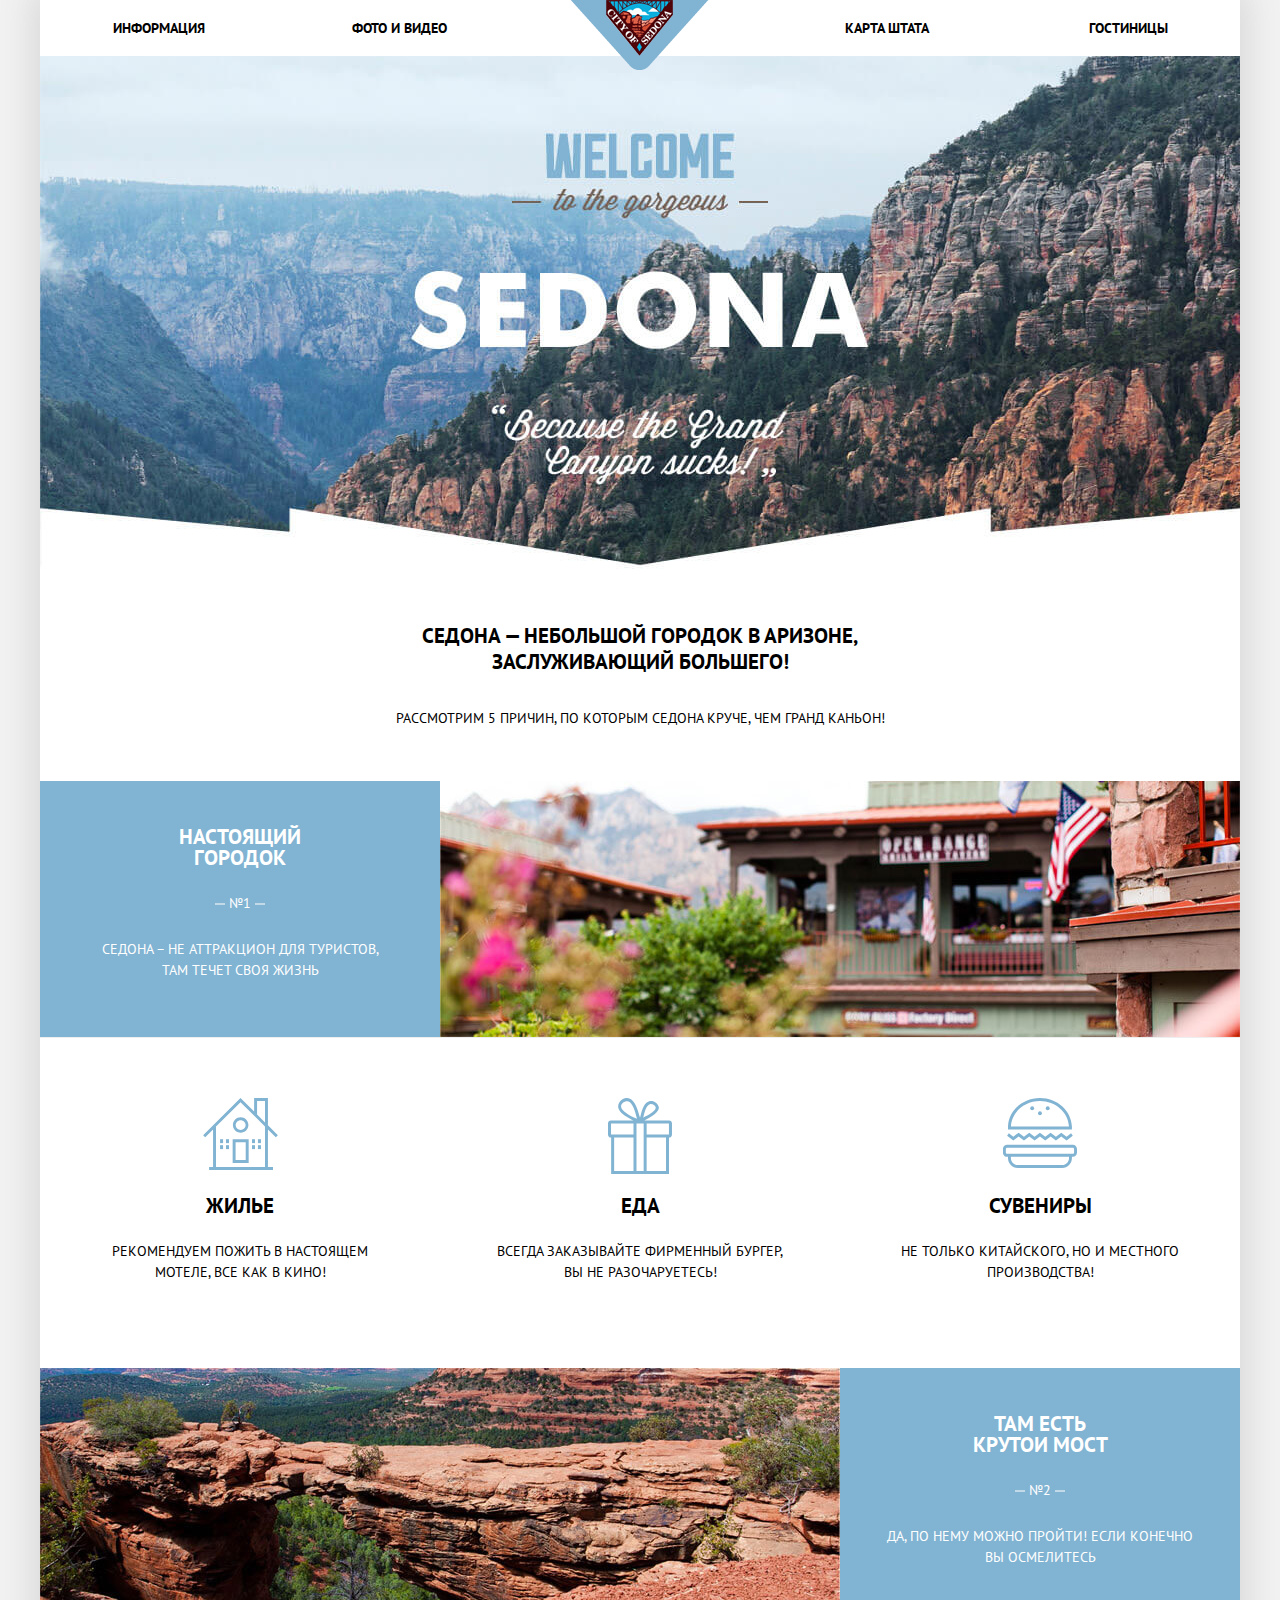
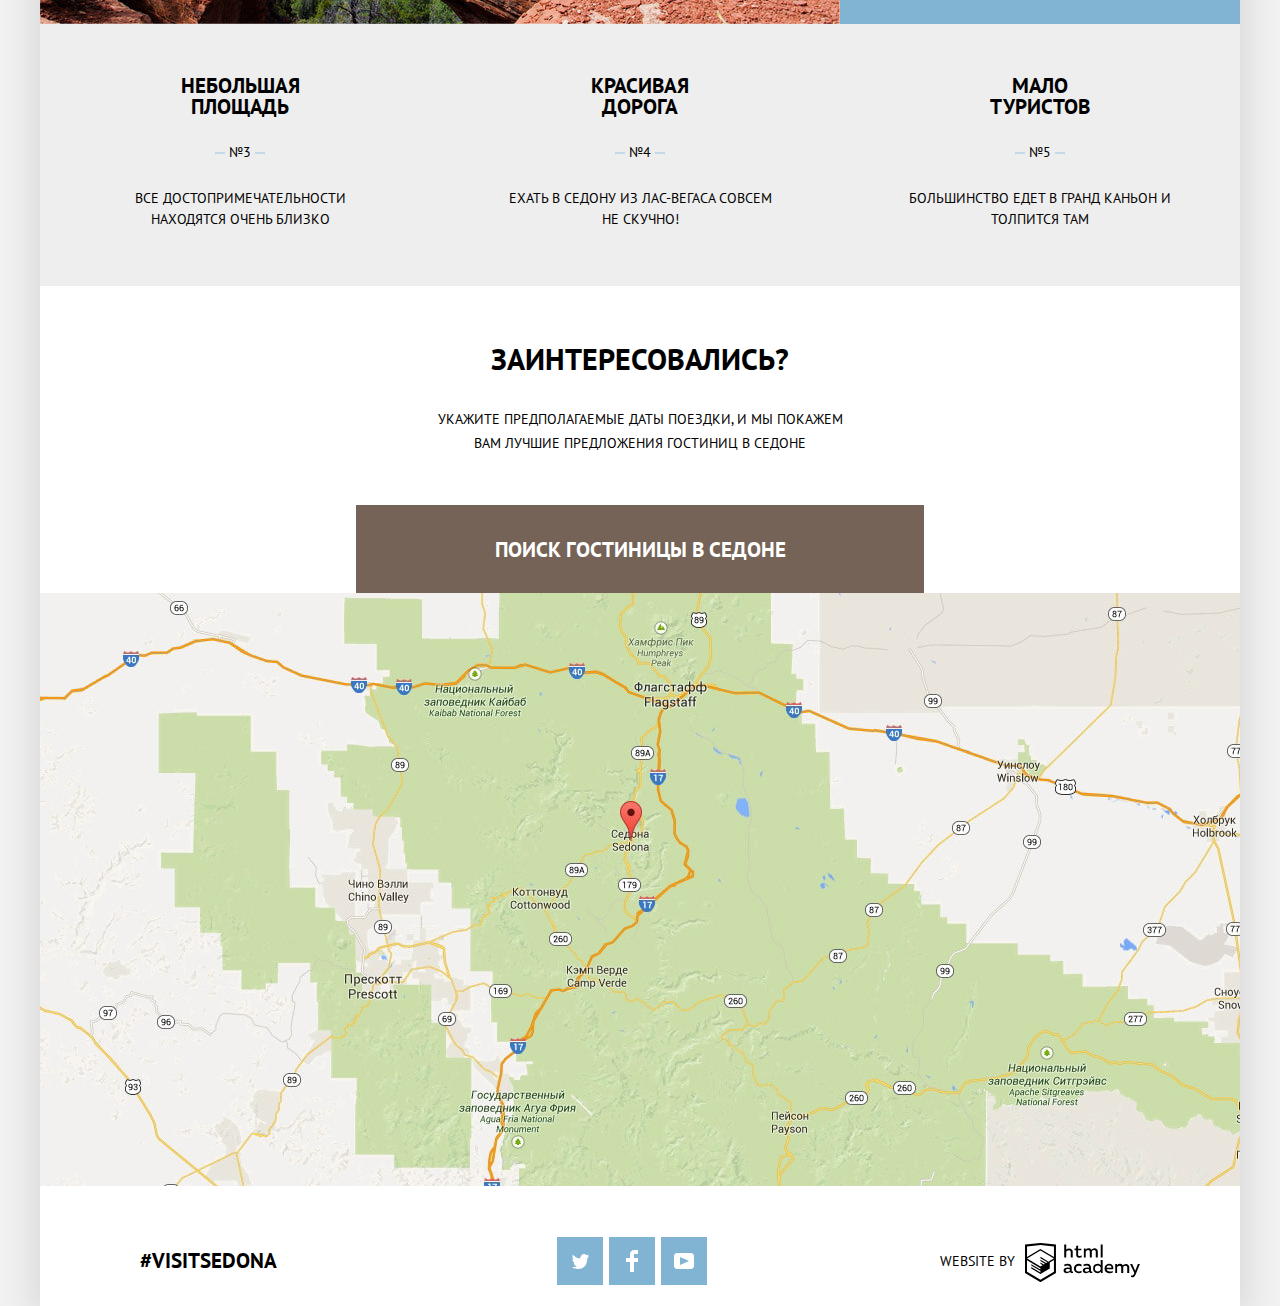
==== commit ce42ce48: "Испарвляет ошибки связанные с СВГ-ЛОГО" ====
--- a/index.html
+++ b/index.html
@@ -102,8 +102,7 @@
                 <p class="footer-heshtag">
                     <a href="#">#visitsedona</a>
                 </p>
-                <div class="footer-social">
-                    <ul>
+                <ul class="footer-social">
                         <li>
                             <a class="social-button" href="#"><span class="visually-hidden">Twitter</span>
                                 <svg xmlns="http://www.w3.org/2000/svg" width="17" height="15" viewBox="0 0 17 15">
@@ -135,24 +134,13 @@
                                 </svg>
                             </a>
                         </li>
-                    </ul>
-                </div>
+                </ul>
                 <p class="footer-copyright">
                     <span>Website by</span>
-                    <a href="https://htmlacademy.ru" class="html-logo"><span class="visually-hidden">html academy</span>
-                        <svg width="115" height="41" viewBox="0 0 113 39">
-                            <path d="M401.93,351.51a2.07,2.07,0,0,0,.58-0.11v1.4a3.41,3.41,0,0,1-1.24.22,1.75,1.75,0,0,1-1.75-1,5.08,5.08,0,0,1-3.3,1.13c-1.59,0-3.06-.87-3.06-2.68,0-2.24,2.08-2.93,3.9-2.93a11.63,11.63,0,0,1,2.28.26v-0.31c0-1.09-.8-1.86-2.3-1.86a7.79,7.79,0,0,0-3.15.67v-1.79a10.72,10.72,0,0,1,3.35-.58c2.48,0,4,1.18,4,3.83v3.14A0.57,0.57,0,0,0,401.93,351.51Zm-6.76-1.19a1.42,1.42,0,0,0,1.64,1.29,3.56,3.56,0,0,0,2.53-1V349.1a10.21,10.21,0,0,0-1.9-.22C396.34,348.89,395.17,349.23,395.17,350.33Z" transform="translate(-355.09 -323.29)" fill="#fff"/>
-                            <path d="M408.15,343.91a5.29,5.29,0,0,1,2.7.67v1.79a4.28,4.28,0,0,0-2.42-.73,2.89,2.89,0,1,0,0,5.76,5.26,5.26,0,0,0,2.55-.67v1.8a6.58,6.58,0,0,1-2.9.6,4.42,4.42,0,0,1-4.72-4.54A4.54,4.54,0,0,1,408.15,343.91Z" transform="translate(-355.09 -323.29)" fill="#fff"/>
-                            <path d="M420.93,351.51a2.07,2.07,0,0,0,.58-0.11v1.4a3.41,3.41,0,0,1-1.24.22,1.75,1.75,0,0,1-1.75-1,5.08,5.08,0,0,1-3.3,1.13c-1.59,0-3.06-.87-3.06-2.68,0-2.24,2.08-2.93,3.9-2.93a11.63,11.63,0,0,1,2.28.26v-0.31c0-1.09-.8-1.86-2.3-1.86a7.79,7.79,0,0,0-3.15.67v-1.79a10.72,10.72,0,0,1,3.35-.58c2.48,0,4,1.18,4,3.83v3.14A0.57,0.57,0,0,0,420.93,351.51Zm-6.76-1.19a1.42,1.42,0,0,0,1.64,1.29,3.56,3.56,0,0,0,2.53-1V349.1a10.21,10.21,0,0,0-1.9-.22C415.33,348.89,414.17,349.23,414.17,350.33Z" transform="translate(-355.09 -323.29)" fill="#fff"/>
-                            <path d="M431.76,340.14V352.9H430v-1.39a4.07,4.07,0,0,1-3.35,1.62,4.62,4.62,0,0,1,0-9.22,4,4,0,0,1,3.15,1.37v-5.14h2ZM427,345.62a2.9,2.9,0,0,0,0,5.8,3,3,0,0,0,2.79-1.84v-2.13A3.06,3.06,0,0,0,427,345.62Z" transform="translate(-355.09 -323.29)" fill="#fff"/>
-                            <path d="M438.08,343.91c3.48,0,4.68,2.81,4.12,5.34h-6.58c0.22,1.57,1.75,2.22,3.35,2.22a6.41,6.41,0,0,0,2.77-.62v1.68a7.5,7.5,0,0,1-3.14.6c-2.68,0-5-1.53-5-4.61A4.39,4.39,0,0,1,438.08,343.91Zm0.09,1.62a2.39,2.39,0,0,0-2.57,2.26h4.85A2.06,2.06,0,0,0,438.17,345.53Z" transform="translate(-355.09 -323.29)" fill="#fff"/>
-                            <path d="M444.19,352.9v-8.75h1.73v1.09a4,4,0,0,1,2.92-1.33,3,3,0,0,1,2.73,1.4,4.33,4.33,0,0,1,3.06-1.4,3.21,3.21,0,0,1,3.32,3.52v5.47h-2v-5.41a1.67,1.67,0,0,0-1.73-1.84,2.94,2.94,0,0,0-2.17,1.18c0,0.2,0,.4,0,0.6v5.47h-2v-5.41a1.67,1.67,0,0,0-1.73-1.84,3.11,3.11,0,0,0-2.32,1.35v5.91h-2Z" transform="translate(-355.09 -323.29)" fill="#fff"/>
-                            <path d="M466.56,344.15h2l-4.1,9.93c-0.95,2.28-2.19,3-3.52,3a5,5,0,0,1-1.15-.15v-1.66a3,3,0,0,0,.89.13c0.95,0,1.66-.67,2.17-2l0.18-.44-4.16-8.82H461l3,6.6Z" transform="translate(-355.09 -323.29)" fill="#fff"/>
-                            <path d="M395.75,324.82v5a4,4,0,0,1,2.83-1.2,3.41,3.41,0,0,1,3.61,3.57v5.41h-2v-5.16a1.9,1.9,0,0,0-2-2.1,3.08,3.08,0,0,0-2.44,1.46v5.8h-2V324.82h2Z" transform="translate(-355.09 -323.29)" fill="#fff"/>
-                            <path d="M407.52,325.71v3.12h3.17v1.71h-3.17v4c0,1.15.53,1.53,1.66,1.53a4.71,4.71,0,0,0,1.77-.35v1.68a7.14,7.14,0,0,1-2.35.38,2.68,2.68,0,0,1-3-2.88v-4.38H404v-1.71h1.57v-2.64Z" transform="translate(-355.09 -323.29)" fill="#fff"/>
-                            <path d="M413.19,337.58v-8.75h1.73v1.09a4,4,0,0,1,2.92-1.33,3,3,0,0,1,2.73,1.4,4.33,4.33,0,0,1,3.06-1.4,3.21,3.21,0,0,1,3.32,3.52v5.47h-2v-5.41a1.67,1.67,0,0,0-1.73-1.84,2.94,2.94,0,0,0-2.17,1.18c0,0.2,0,.4,0,0.6v5.47h-2v-5.41a1.67,1.67,0,0,0-1.73-1.84,3.11,3.11,0,0,0-2.32,1.35v5.91h-2Z" transform="translate(-355.09 -323.29)" fill="#fff"/>
-                            <rect x="74.72" y="1.52" width="1.95" height="12.76" fill="#fff"/>
-                            <path d="M370.53,323.31l-0.16,0-15.28,1.6v28L370.37,362l15.28-9.09v-28Zm13.12,28.45-13.28,7.9-13.28-7.9V340.28l13.22,7.87,0,1.43-9.07-5.4v1.38l9.11,5.47,0,1.46-9.1-5.42v1.38l9.11,5.47h0l9.19-5.5v-1.39h0v-4.52l4.1-2.45v11.67Zm0-13.16L380,340.74h0l-1.68,1-8-4.76v1.38l6.84,4.07-0.06,0-0.15.09-1,.57-5.64-3.36v1.38l4.45,2.65-1.05.7,0,0-3.36-2v1.38l2.21,1.3-2.25,1.35-13.16-7.82,13.17-7.92h0Zm0-1.39-13.35-7.87h0l-13.2,7.86v-10.5l13.28-1.39,13.28,1.39v10.51Z" transform="translate(-355.09 -323.29)" fill="#fff"/></svg>
+                    <a href="https://htmlacademy.ru" class="html-logo">
+                        <span class="visually-hidden">html academy</span>
+                        <svg xmlns="http://www.w3.org/2000/svg" viewBox="0 0 108.08 36.85"><path d="M44.61,26.88a2,2,0,0,0,.55-0.1v1.33a3.25,3.25,0,0,1-1.18.21,1.67,1.67,0,0,1-1.67-1,4.84,4.84,0,0,1-3.14,1.08c-1.51,0-2.91-.83-2.91-2.55,0-2.13,2-2.79,3.71-2.79a11.08,11.08,0,0,1,2.17.25v-0.3c0-1-.76-1.77-2.19-1.77a7.42,7.42,0,0,0-3,.64v-1.7a10.21,10.21,0,0,1,3.19-.55c2.36,0,3.81,1.12,3.81,3.65v3a0.54,0.54,0,0,0,.49.59h0.17Zm-6.44-1.13A1.35,1.35,0,0,0,39.63,27h0.11a3.39,3.39,0,0,0,2.41-1V24.58a9.72,9.72,0,0,0-1.81-.21c-1,0-2.16.33-2.16,1.38h0Zm12.36-6.11a5,5,0,0,1,2.57.64V22a4.08,4.08,0,0,0-2.3-.7,2.75,2.75,0,1,0,0,5.49,5,5,0,0,0,2.43-.64v1.71a6.27,6.27,0,0,1-2.76.57A4.21,4.21,0,0,1,46,24.51q0-.21,0-0.41a4.32,4.32,0,0,1,4.18-4.46h0.38Zm12.17,7.24a2,2,0,0,0,.55-0.1v1.33a3.25,3.25,0,0,1-1.18.21,1.67,1.67,0,0,1-1.67-1,4.84,4.84,0,0,1-3.14,1.08c-1.51,0-2.91-.83-2.91-2.55,0-2.13,2-2.79,3.71-2.79a11.08,11.08,0,0,1,2.17.25v-0.3c0-1-.76-1.77-2.19-1.77a7.42,7.42,0,0,0-3,.64v-1.7a10.21,10.21,0,0,1,3.19-.55c2.36,0,3.81,1.12,3.81,3.65v3a0.54,0.54,0,0,0,.49.59h0.17Zm-6.44-1.13A1.35,1.35,0,0,0,57.73,27h0.11a3.39,3.39,0,0,0,2.41-1V24.58a9.72,9.72,0,0,0-1.81-.21c-1.06,0-2.16.33-2.16,1.38h0ZM73,16V28.2H71.35V26.88a3.88,3.88,0,0,1-3.19,1.54,4.4,4.4,0,0,1,0-8.78,3.81,3.81,0,0,1,3,1.3V16H73Zm-4.53,5.22a2.76,2.76,0,1,0,0,5.52A2.86,2.86,0,0,0,71.15,25V23A2.91,2.91,0,0,0,68.49,21.27ZM79,19.64c3.31,0,4.46,2.68,3.92,5.09H76.7c0.21,1.5,1.67,2.11,3.19,2.11a6.11,6.11,0,0,0,2.64-.59v1.6a7.14,7.14,0,0,1-3,.57C77,28.42,74.78,27,74.78,24a4.18,4.18,0,0,1,4-4.39H79Zm0.09,1.54a2.28,2.28,0,0,0-2.44,2.1v0.06H81.3A2,2,0,0,0,79.13,21.18Zm5.73,7V19.87h1.65v1a3.81,3.81,0,0,1,2.78-1.27A2.86,2.86,0,0,1,91.89,21a4.12,4.12,0,0,1,2.91-1.33A3.06,3.06,0,0,1,98,23V28.2h-1.9V23.05a1.59,1.59,0,0,0-1.42-1.75H94.42a2.8,2.8,0,0,0-2.07,1.12V28.2h-1.9V23.05A1.59,1.59,0,0,0,89,21.31H88.8a3,3,0,0,0-2.21,1.29v5.63H84.86Zm21.31-8.33h1.9l-3.91,9.46c-0.9,2.17-2.09,2.86-3.35,2.86a4.76,4.76,0,0,1-1.1-.14V30.46a2.86,2.86,0,0,0,.85.12c0.9,0,1.58-.64,2.07-1.9l0.17-.42-4-8.4h2l2.86,6.29ZM38.73,1.46V6.22a3.81,3.81,0,0,1,2.7-1.14,3.25,3.25,0,0,1,3.44,3.4v5.15H43V8.72a1.81,1.81,0,0,0-1.61-2h-0.3a2.93,2.93,0,0,0-2.32,1.39v5.52h-1.9V1.46h1.9ZM49.94,2.31v3h3V6.91h-3v3.81c0,1.1.5,1.46,1.58,1.46a4.49,4.49,0,0,0,1.69-.33v1.6A6.8,6.8,0,0,1,51,13.8a2.55,2.55,0,0,1-2.86-2.74V6.89H46.58V5.26h1.5V2.74Zm5.4,11.31V5.28H57v1A3.81,3.81,0,0,1,59.77,5a2.86,2.86,0,0,1,2.6,1.33A4.12,4.12,0,0,1,65.28,5,3.06,3.06,0,0,1,68.44,8.4v5.21h-1.9V8.46a1.59,1.59,0,0,0-1.42-1.75H64.89a2.8,2.8,0,0,0-2.07,1.12v5.78h-1.9V8.46A1.59,1.59,0,0,0,59.5,6.71H59.27A3,3,0,0,0,57.06,8v5.63H55.34ZM71.17,1.45H73V13.6H71.17V1.45ZM14.71,0H14.55L0,1.54V28.21l14.55,8.66,14.55-8.66V1.54Zm12.5,27.1L14.55,34.64,1.9,27.12V16.18l12.59,7.5V25L5.86,19.9v1.31l8.68,5.21v1.39L5.87,22.65V24l8.68,5.21,8.75-5.24V18.31L27.2,16V27.12Zm0-12.53-3.48,2-1.6,1L14.51,13v1.31L21,18.23H21l-0.14.09-1,.54-5.37-3.2V17l4.24,2.52-1,.67-3.2-1.9v1.31l2.1,1.24L14.5,22.1,2,14.65,14.51,7.11Zm0-1.32L14.49,5.76,1.91,13.25v-10L14.56,1.92,27.21,3.25v10h0Z" transform="translate(0 -0.02)" fill="#231f20"/>
+                        </svg>
                     </a>
                 </p>
             </footer>
--- a/css/style.css
+++ b/css/style.css
@@ -1,3 +1,14 @@
+/* prefixed by https://autoprefixer.github.io (PostCSS: v7.0.26, autoprefixer: v9.7.3) */
+
+@-webkit-keyframes opacity {
+    0% {
+        opacity: 0;
+    }
+    100% {
+        opacity: 1;
+    }
+}
+
 @keyframes opacity {
     0% {
         opacity: 0;
@@ -7,34 +18,62 @@
     }
 }
 
-@keyframes shake {
+@-webkit-keyframes shake {
     0%,
     100% {
-        transform: translateX(0);
+        -webkit-transform: translateX(0);
+                transform: translateX(0);
     }
     10%,
     30%,
     50%,
     70%,
     90% {
-        transform: translateX(-10px);
+        -webkit-transform: translateX(-10px);
+                transform: translateX(-10px);
     }
     20%,
     40%,
     60%,
     80% {
-        transform: translateX(10px);
+        -webkit-transform: translateX(10px);
+                transform: translateX(10px);
+    }
+}
+
+@keyframes shake {
+    0%,
+    100% {
+        -webkit-transform: translateX(0);
+                transform: translateX(0);
+    }
+    10%,
+    30%,
+    50%,
+    70%,
+    90% {
+        -webkit-transform: translateX(-10px);
+                transform: translateX(-10px);
+    }
+    20%,
+    40%,
+    60%,
+    80% {
+        -webkit-transform: translateX(10px);
+                transform: translateX(10px);
     }
 }
 
 *,
 *::before,
 *::after {
-    box-sizing: inherit;
+    -webkit-box-sizing: inherit;
+            box-sizing: inherit;
 }
 
 html {
-    box-sizing: border-box;
+    -webkit-box-sizing: border-box;
+            box-sizing: border-box;
 }
 
 body {
@@ -70,7 +109,8 @@
     border: 0;
     padding: 0;
     white-space: nowrap;
-    clip-path: inset(100%);
+    -webkit-clip-path: inset(100%);
+            clip-path: inset(100%);
     clip: rect(0 0 0 0);
     overflow: hidden;
 }
@@ -83,7 +123,8 @@
 .container {
     width: 1200px;
     margin: 0 auto;
-    box-shadow: 0 0 30px 10px #dbdbdb;
+    -webkit-box-shadow: 0 0 30px 10px #dbdbdb;
+            box-shadow: 0 0 30px 10px #dbdbdb;
 }
 
 .main-header {
@@ -121,8 +162,11 @@
 }
 
 .site-navigation {
-    display: flex;
-    flex-wrap: wrap;
+    display: -webkit-box;
+    display: -ms-flexbox;
+    display: flex;
+    -ms-flex-wrap: wrap;
+        flex-wrap: wrap;
     margin: 0;
     padding: 0;
     list-style: none;
@@ -164,8 +208,13 @@
 }
 
 .preview {
-    display: flex;
-    flex-direction: column;
+    display: -webkit-box;
+    display: -ms-flexbox;
+    display: flex;
+    -webkit-box-orient: vertical;
+    -webkit-box-direction: normal;
+        -ms-flex-direction: column;
+            flex-direction: column;
     min-height: 725px;
     margin: 0;
     padding: 0;
@@ -197,8 +246,11 @@
 
 .features-list,
 .additional-features-list {
-    display: flex;
-    flex-wrap: wrap;
+    display: -webkit-box;
+    display: -ms-flexbox;
+    display: flex;
+    -ms-flex-wrap: wrap;
+        flex-wrap: wrap;
     margin: 0;
     padding: 0;
     list-style: none;
@@ -216,22 +268,32 @@
 }
 
 .features-list>li:nth-of-type(1) {
-    order: -2;
+    -webkit-box-ordinal-group: -1;
+        -ms-flex-order: -2;
+            order: -2;
 }
 
 .features-list>li:nth-of-type(6) {
-    order: -1;
+    -webkit-box-ordinal-group: 0;
+        -ms-flex-order: -1;
+            order: -1;
 }
 
 .features-list>.feature-item:nth-of-type(1),
 .features-list>.feature-item:nth-of-type(2) {
-    display: flex;
-    flex-direction: row;
+    display: -webkit-box;
+    display: -ms-flexbox;
+    display: flex;
+    -webkit-box-orient: horizontal;
+    -webkit-box-direction: normal;
+        -ms-flex-direction: row;
+            flex-direction: row;
     width: 1200px;
 }
 
 .feature-item-wrapper {
-    align-self: flex-start;
+    -ms-flex-item-align: start;
+        align-self: flex-start;
     width: 400px;
     min-height: 256px;
     color: #ffffff;
@@ -243,7 +305,9 @@
 }
 
 .features-list>li:nth-of-type(2) .feature-item-image {
-    order: -1;
+    -webkit-box-ordinal-group: 0;
+        -ms-flex-order: -1;
+            order: -1;
 }
 
 .feature-item:not(:nth-of-type(1)):not(:nth-of-type(2)):not(:nth-of-type(6)),
@@ -305,8 +369,13 @@
 }
 
 .additional-feature-item {
-    display: flex;
-    flex-direction: column;
+    display: -webkit-box;
+    display: -ms-flexbox;
+    display: flex;
+    -webkit-box-orient: vertical;
+    -webkit-box-direction: normal;
+        -ms-flex-direction: column;
+            flex-direction: column;
     padding-top: 150px;
 }
 
@@ -338,9 +407,16 @@
 
 .appointment {
     position: relative;
-    display: flex;
-    flex-direction: column;
-    align-items: center;
+    display: -webkit-box;
+    display: -ms-flexbox;
+    display: flex;
+    -webkit-box-orient: vertical;
+    -webkit-box-direction: normal;
+        -ms-flex-direction: column;
+            flex-direction: column;
+    -webkit-box-align: center;
+        -ms-flex-align: center;
+            align-items: center;
     padding-top: 55px;
     font-weight: 400;
     background-color: #ffffff;
@@ -394,6 +470,7 @@
 .map {
     position: relative;
     width: 1200px;
+    min-height: 590px;
 }
 
 .map img {
@@ -422,7 +499,8 @@
     padding: 55px;
     line-height: 26px;
     background-color: #ffffff;
-    box-shadow: 0 5px 15px -5px #3f4c52;
+    -webkit-box-shadow: 0 5px 15px -5px #3f4c52;
+            box-shadow: 0 5px 15px -5px #3f4c52;
 }
 
 .appoitment-item {
@@ -589,18 +667,20 @@
 /*footer*/
 
 .main-footer {
-    display: flex;
-    height: 120px;
-    align-items: center;
+    display: -webkit-box;
+    display: -ms-flexbox;
+    display: flex;
+    min-height: 120px;
+    padding-top: 30px;
+    padding-left: 100px;
+    padding-right: 100px;
+    -webkit-box-align: center;
+        -ms-flex-align: center;
+            align-items: center;
     background-color: #ffffff;
 }
 
-.footer-heshtag,
-.footer-social,
-.footer-copyright {
-    width: 400px;
-    text-align: center;
-}
+
 
 .footer-heshtag a {
     color: #000000;
@@ -617,18 +697,17 @@
     color: rgba(0, 0, 0, 0.3);
 }
 
+
 .footer-social {
-    padding: 0;
-    padding-left: 124px;
-}
-
-.footer-social ul {
-    display: flex;
-    flex-wrap: wrap;
-    justify-content: space-between;
-    width: 152px;
-    margin: 0;
-    padding: 0;
+    display: -webkit-box;
+    display: -ms-flexbox;
+    display: flex;
+    width: 150px;
+    -webkit-box-pack: space-between;
+        -ms-flex-pack: space-between;
+            justify-content: space-between;
+    padding: 0;
+    margin-left: 280px;
     list-style: none;
 }
 
@@ -638,9 +717,15 @@
 }
 
 .social-button {
-    display: flex;
-    justify-content: center;
-    align-items: center;
+    display: -webkit-box;
+    display: -ms-flexbox;
+    display: flex;
+    -webkit-box-pack: center;
+        -ms-flex-pack: center;
+            justify-content: center;
+    -webkit-box-align: center;
+        -ms-flex-align: center;
+            align-items: center;
     width: 46px;
     height: 48px;
     background-color: #81b3d2;
@@ -660,9 +745,16 @@
 }
 
 .footer-copyright {
-    display: flex;
-    justify-content: center;
-    align-items: center;
+    display: -webkit-box;
+    display: -ms-flexbox;
+    display: flex;
+    margin-left: auto;
+    -webkit-box-pack: center;
+        -ms-flex-pack: center;
+            justify-content: center;
+    -webkit-box-align: center;
+        -ms-flex-align: center;
+            align-items: center;
     font-size: 14px;
     line-height: 26px;
     font-weight: 400;
@@ -673,7 +765,8 @@
 }
 
 .html-logo {
-    line-height: 15px;
+    width: 115px;
+    height: 36px;
 }
 
 .html-logo path,
@@ -691,7 +784,7 @@
 .html-logo:active path,
 .html-logo:active rect {
     fill: #bdbbbc;
-}
+} */
 
 
 /*Inner Page*/
@@ -711,6 +804,8 @@
 
 .filter {
     position: relative;
+    display: -webkit-box;
+    display: -ms-flexbox;
     display: flex;
     margin: 0;
     padding: 0;
@@ -836,7 +931,9 @@
     margin-left: -10px;
     width: 20px;
     border: 1px solid #ffffff;
-    transform: rotate(90deg);
+    -webkit-transform: rotate(90deg);
+        -ms-transform: rotate(90deg);
+            transform: rotate(90deg);
 }
 
 .price-per-day .price-from {
@@ -904,18 +1001,29 @@
     border: 1px solid white;
     border-radius: 50%;
     background-color: white;
-    box-shadow: 0 3px 1px -1px gray;
+    -webkit-box-shadow: 0 3px 1px -1px gray;
+            box-shadow: 0 3px 1px -1px gray;
     cursor: pointer;
-    transition-duration: 0.1s;
+    -webkit-transition-duration: 0.1s;
+         -o-transition-duration: 0.1s;
+            transition-duration: 0.1s;
+    -webkit-transition-property: -webkit-transform;
+    transition-property: -webkit-transform;
+    -o-transition-property: transform;
     transition-property: transform;
-    transform: scale(1);
+    transition-property: transform, -webkit-transform;
+    -webkit-transform: scale(1);
+        -ms-transform: scale(1);
+            transform: scale(1);
 }
 
 .begin-flag:hover,
 .begin-flag:focus,
 .end-flag:hover,
 .end-flag:focus {
-    transform: scale(1.1);
+    -webkit-transform: scale(1.1);
+        -ms-transform: scale(1.1);
+            transform: scale(1.1);
 }
 
 .begin-flag {
@@ -958,6 +1066,8 @@
 }
 
 .seach-results-and-sort {
+    display: -webkit-box;
+    display: -ms-flexbox;
     display: flex;
     min-height: 85px;
     padding-top: 30px;
@@ -978,6 +1088,8 @@
 }
 
 .seach-results-and-sort ul {
+    display: -webkit-box;
+    display: -ms-flexbox;
     display: flex;
     margin: 0;
     padding: 0;
@@ -1086,15 +1198,24 @@
 }
 
 .catalog-item .catalog-item-box {
+    display: -webkit-box;
+    display: -ms-flexbox;
     display: flex;
     margin: 0;
     padding: 0;
 }
 
 .catalog-item-info {
-    display: flex;
-    flex-direction: column;
-    justify-content: space-between;
+    display: -webkit-box;
+    display: -ms-flexbox;
+    display: flex;
+    -webkit-box-orient: vertical;
+    -webkit-box-direction: normal;
+        -ms-flex-direction: column;
+            flex-direction: column;
+    -webkit-box-pack: justify;
+        -ms-flex-pack: justify;
+            justify-content: space-between;
 }
 
 .catalog-item-info h3 {
@@ -1148,7 +1269,9 @@
     padding: 0;
     width: 135px;
     line-height: 0;
-    order: -1;
+    -webkit-box-ordinal-group: 0;
+        -ms-flex-order: -1;
+            order: -1;
 }
 
 .catalog-item-box-buttons {
@@ -1195,7 +1318,8 @@
 
 .catalog-item-rating {
     position: relative;
-    align-self: flex-end;
+    -ms-flex-item-align: end;
+        align-self: flex-end;
     margin: 0;
     margin-left: auto;
     padding: 0 15px;
@@ -1229,11 +1353,15 @@
 
 .modal-show {
     display: block;
-    animation-name: opacity;
-    animation-duration: 1s;
+    -webkit-animation-name: opacity;
+            animation-name: opacity;
+    -webkit-animation-duration: 1s;
+            animation-duration: 1s;
 }
 
 .modal-error {
-    animation-name: shake;
-    animation-duration: 0.6s;
+    -webkit-animation-name: shake;
+            animation-name: shake;
+    -webkit-animation-duration: 0.6s;
+            animation-duration: 0.6s;
 }